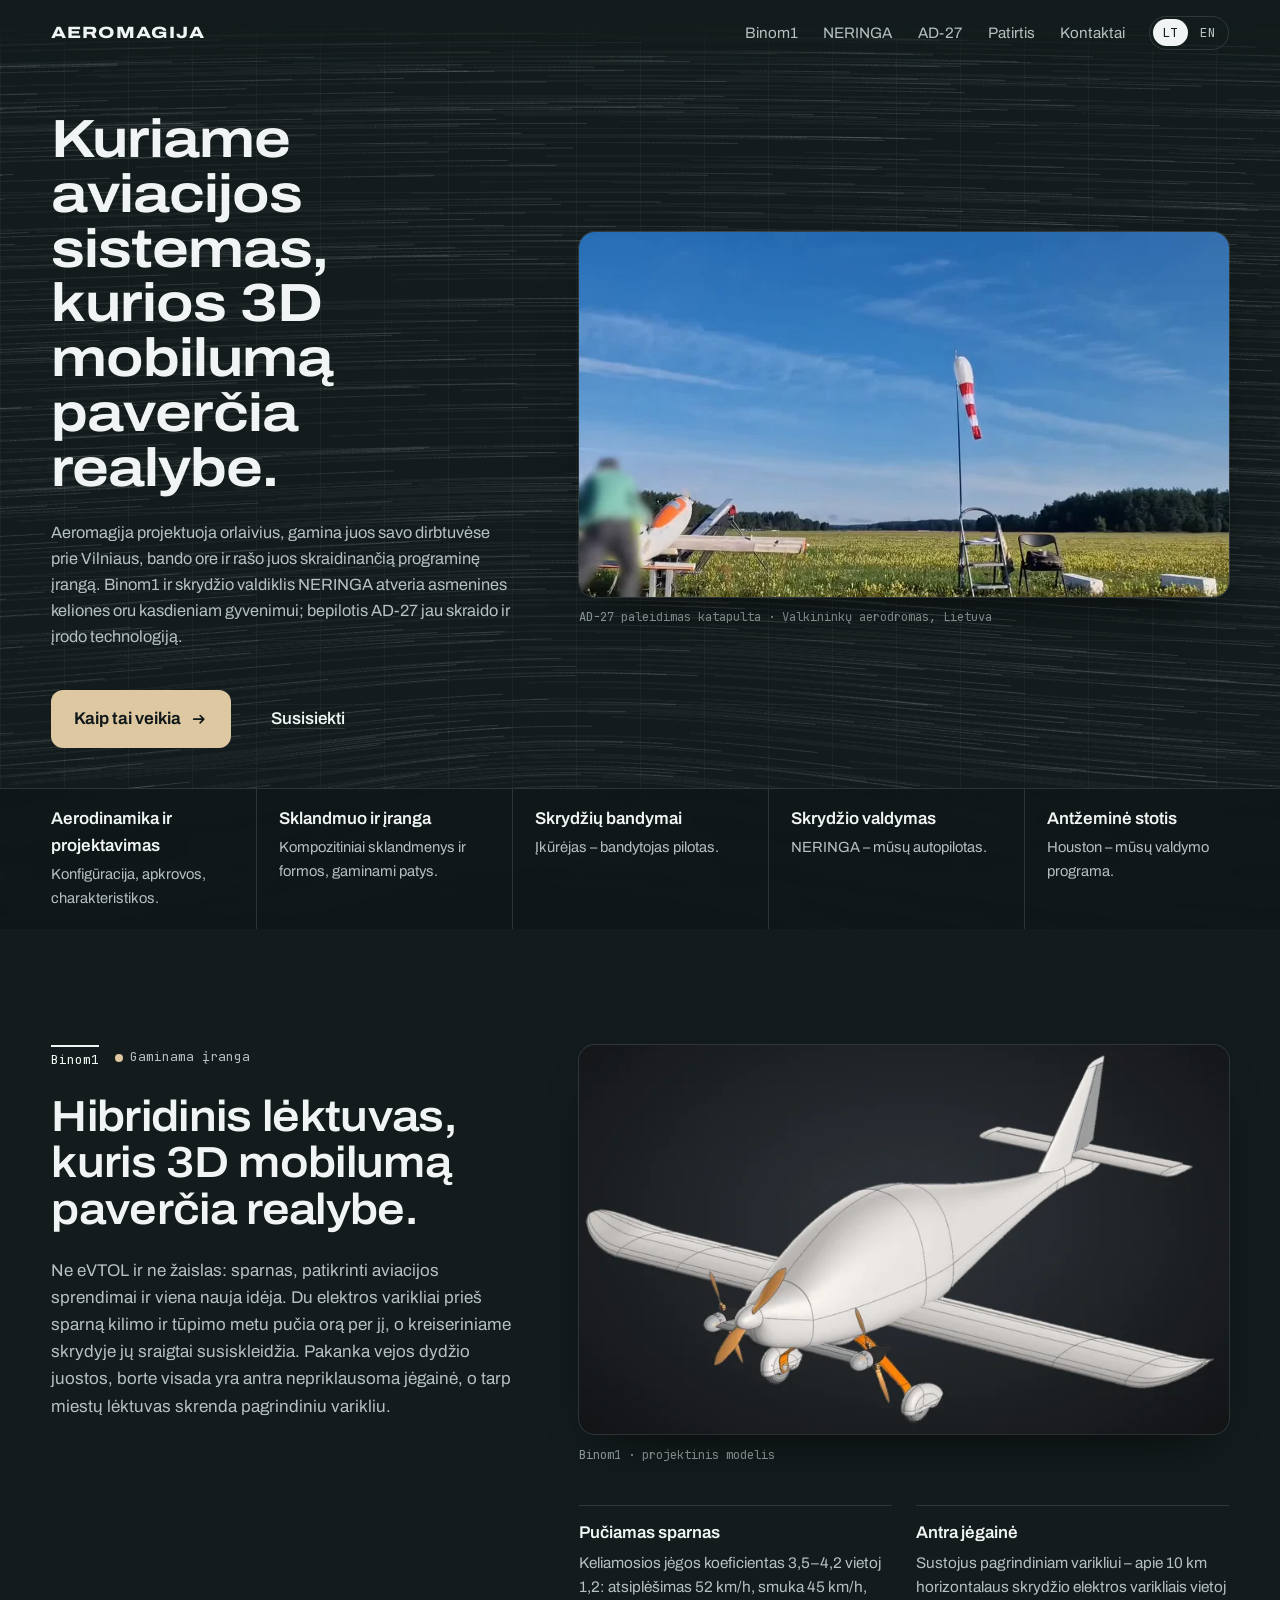
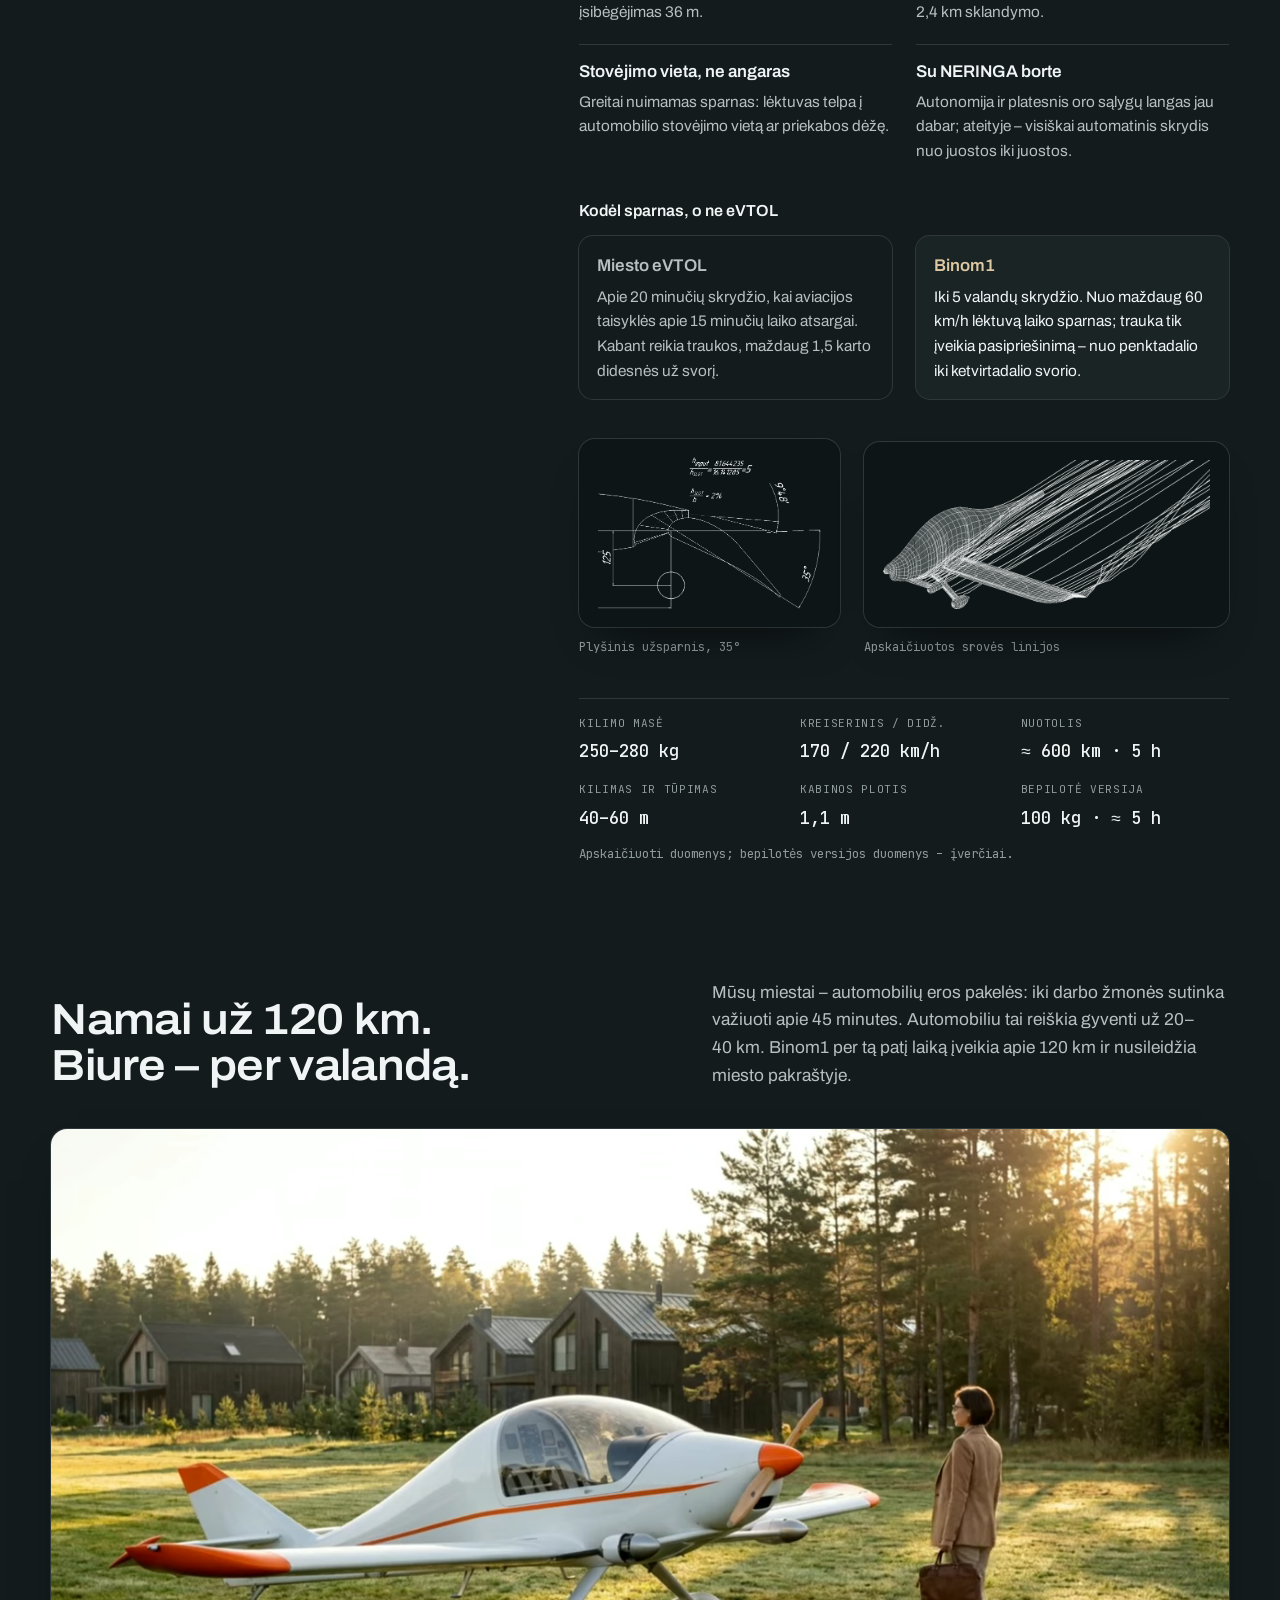
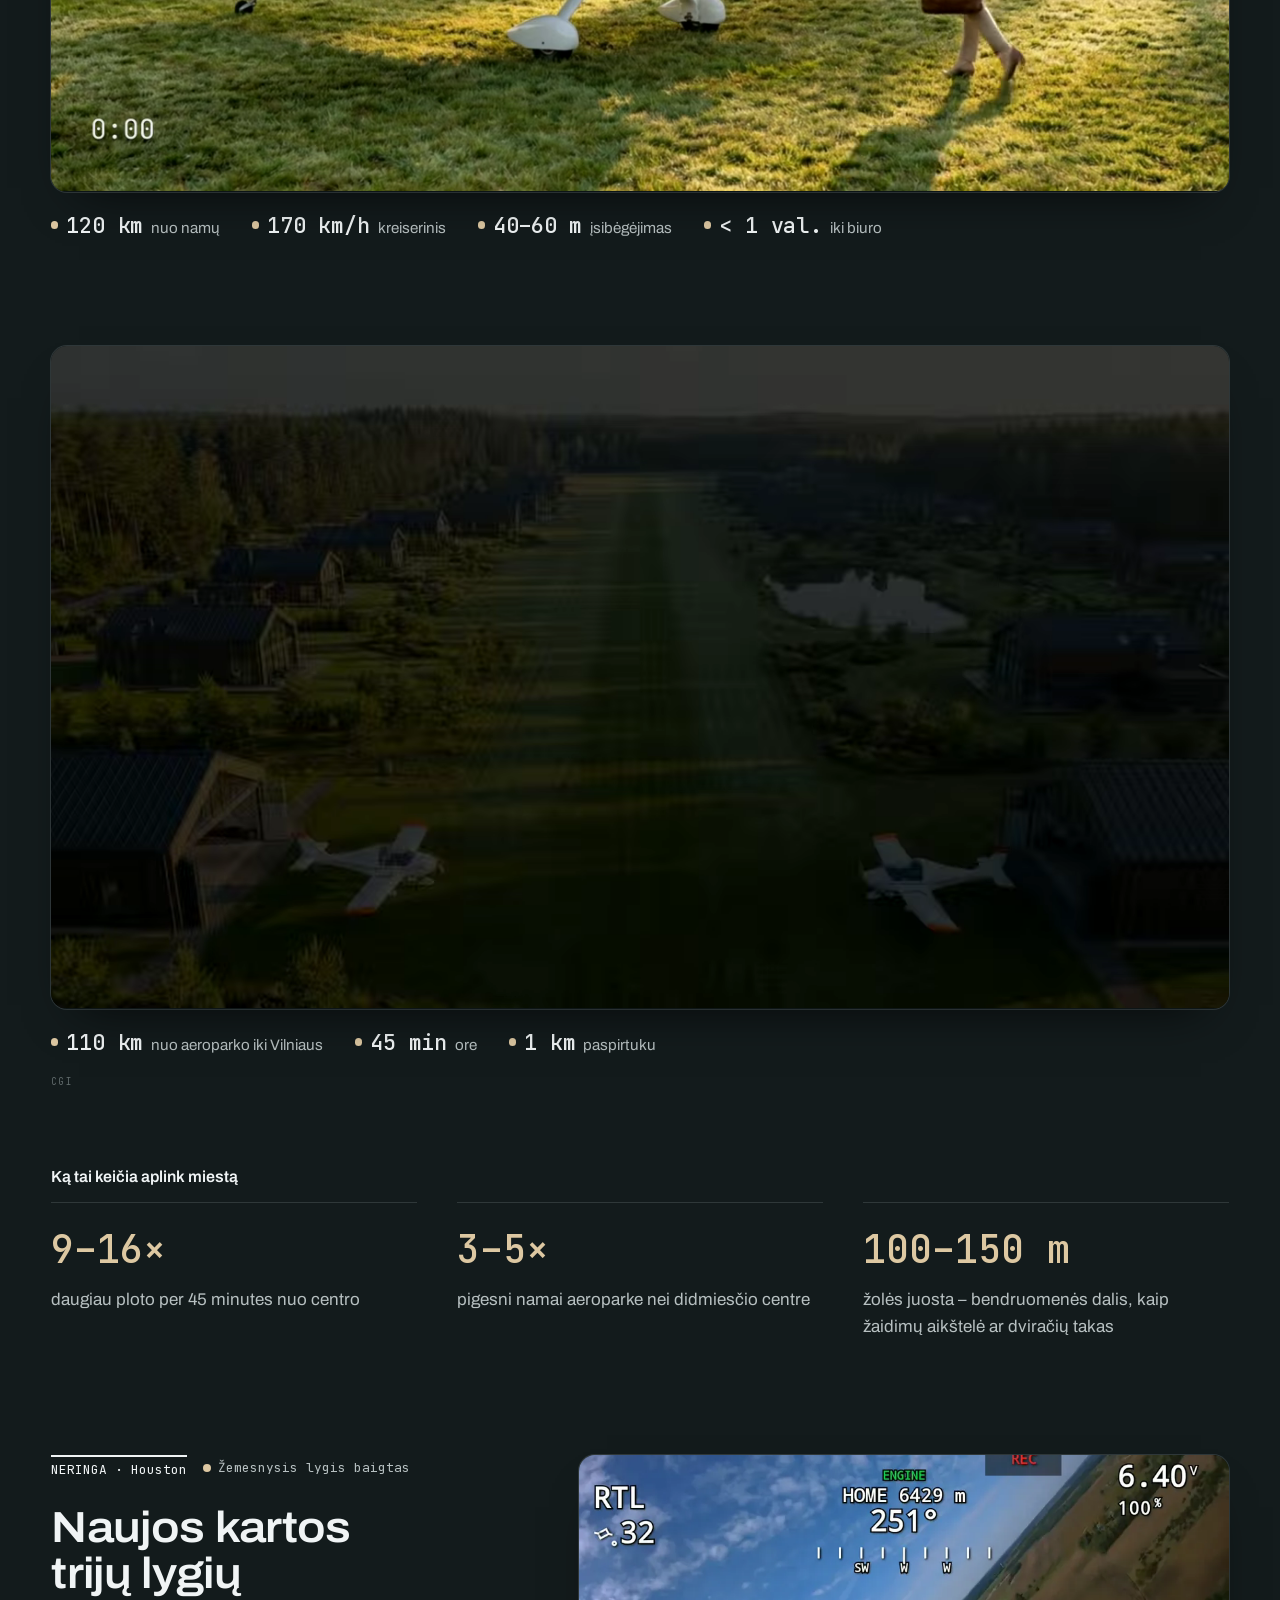
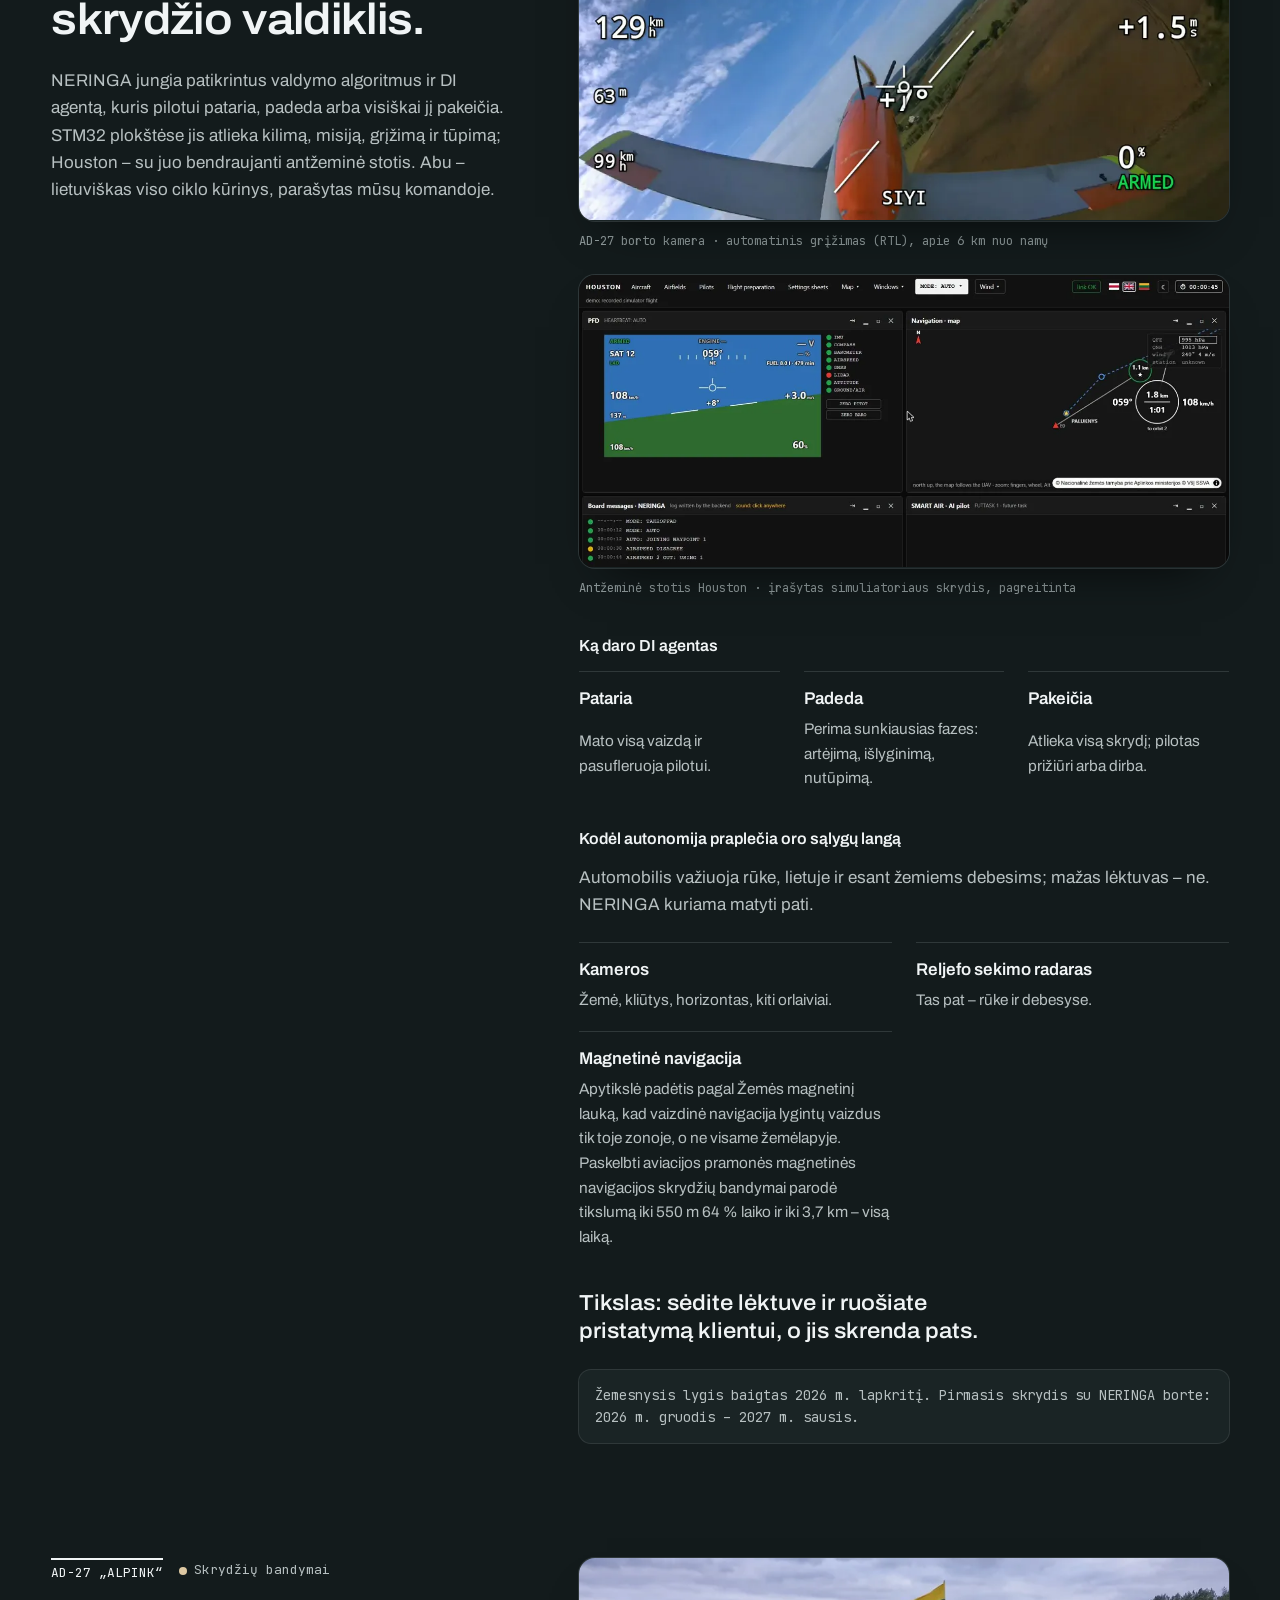
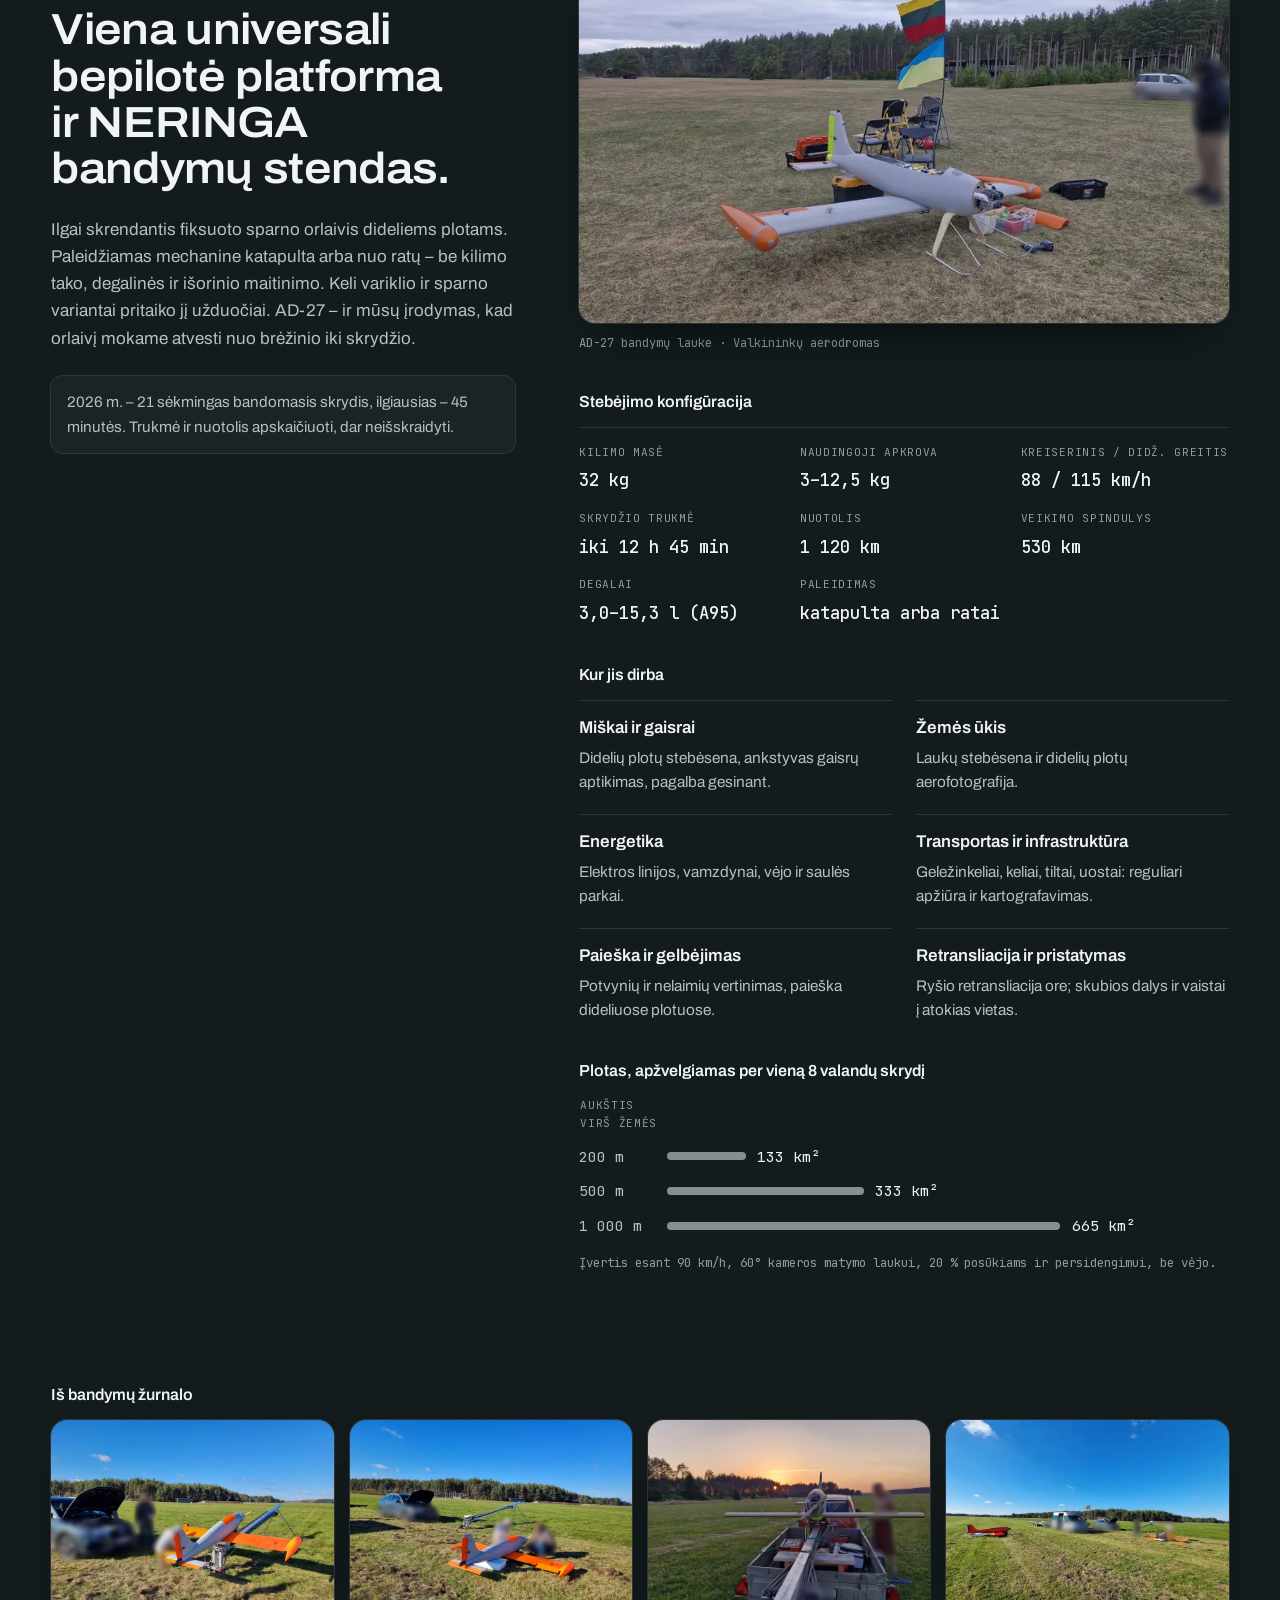
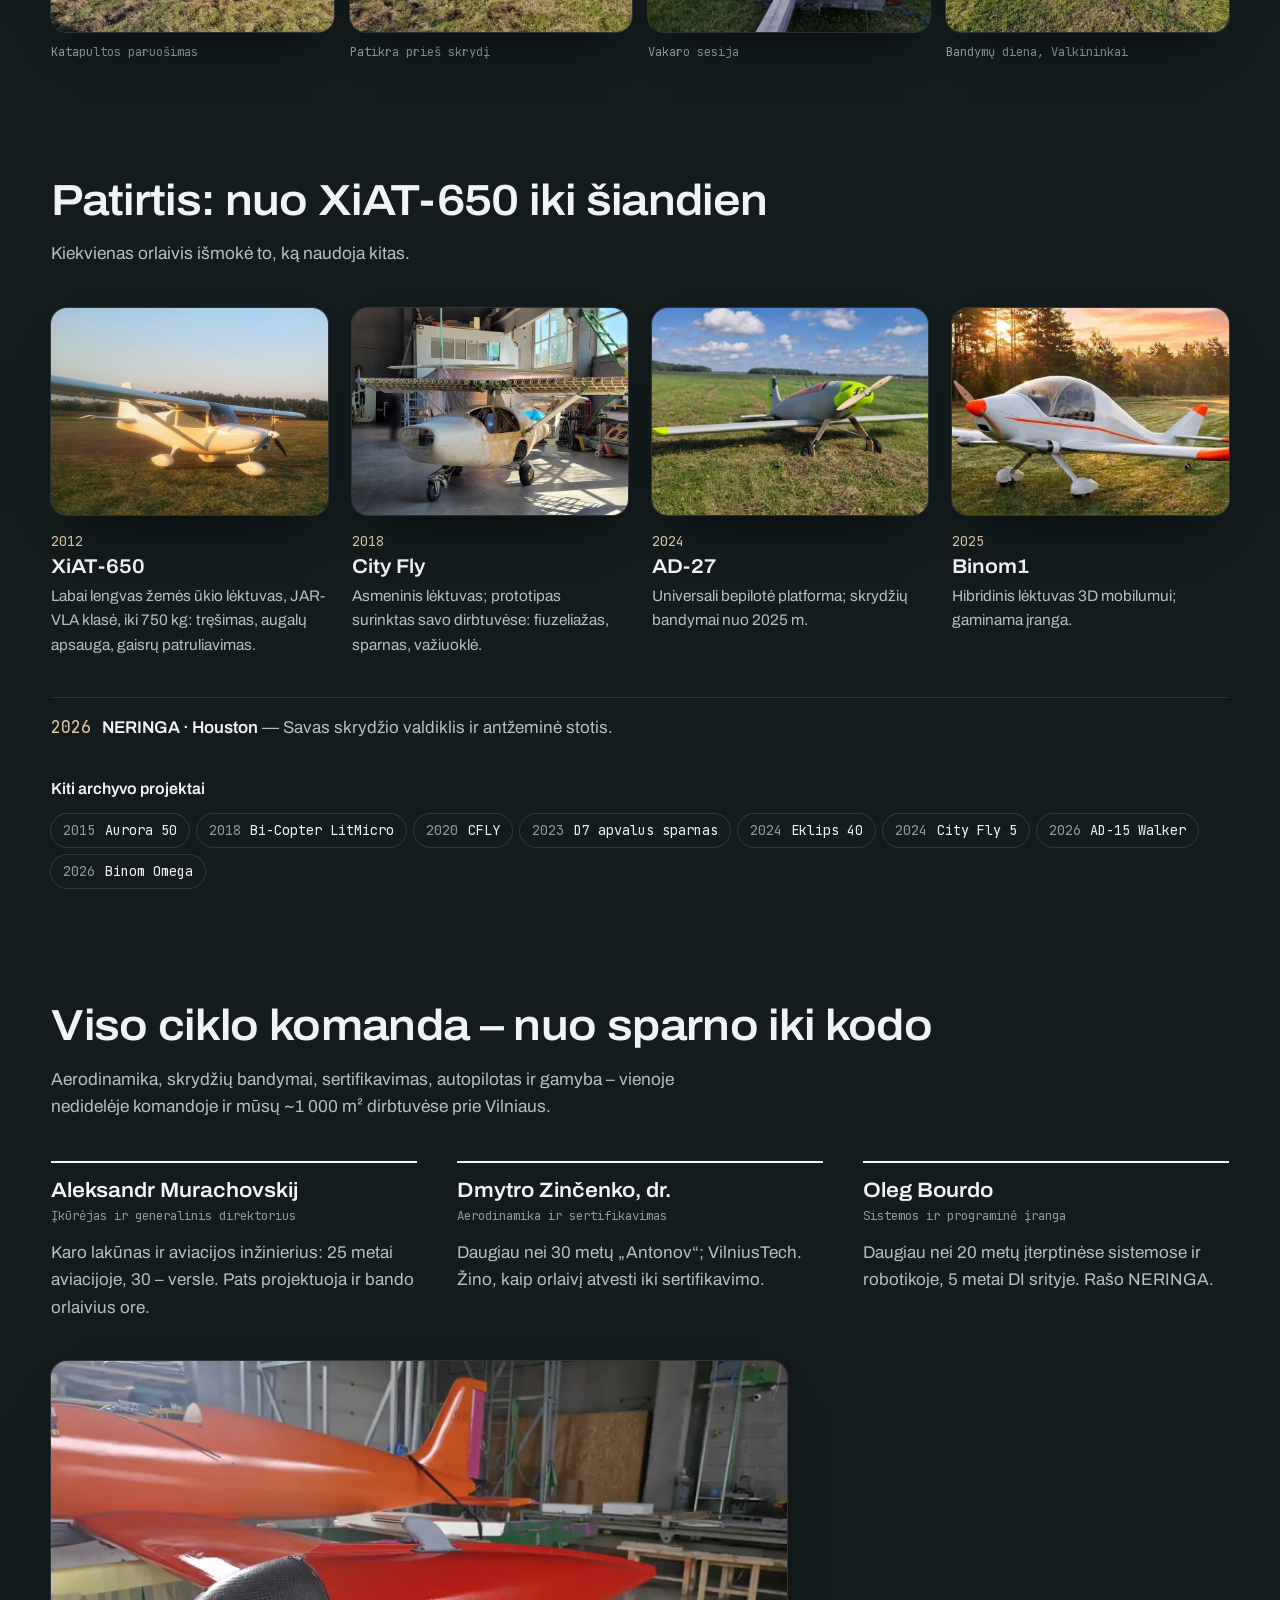
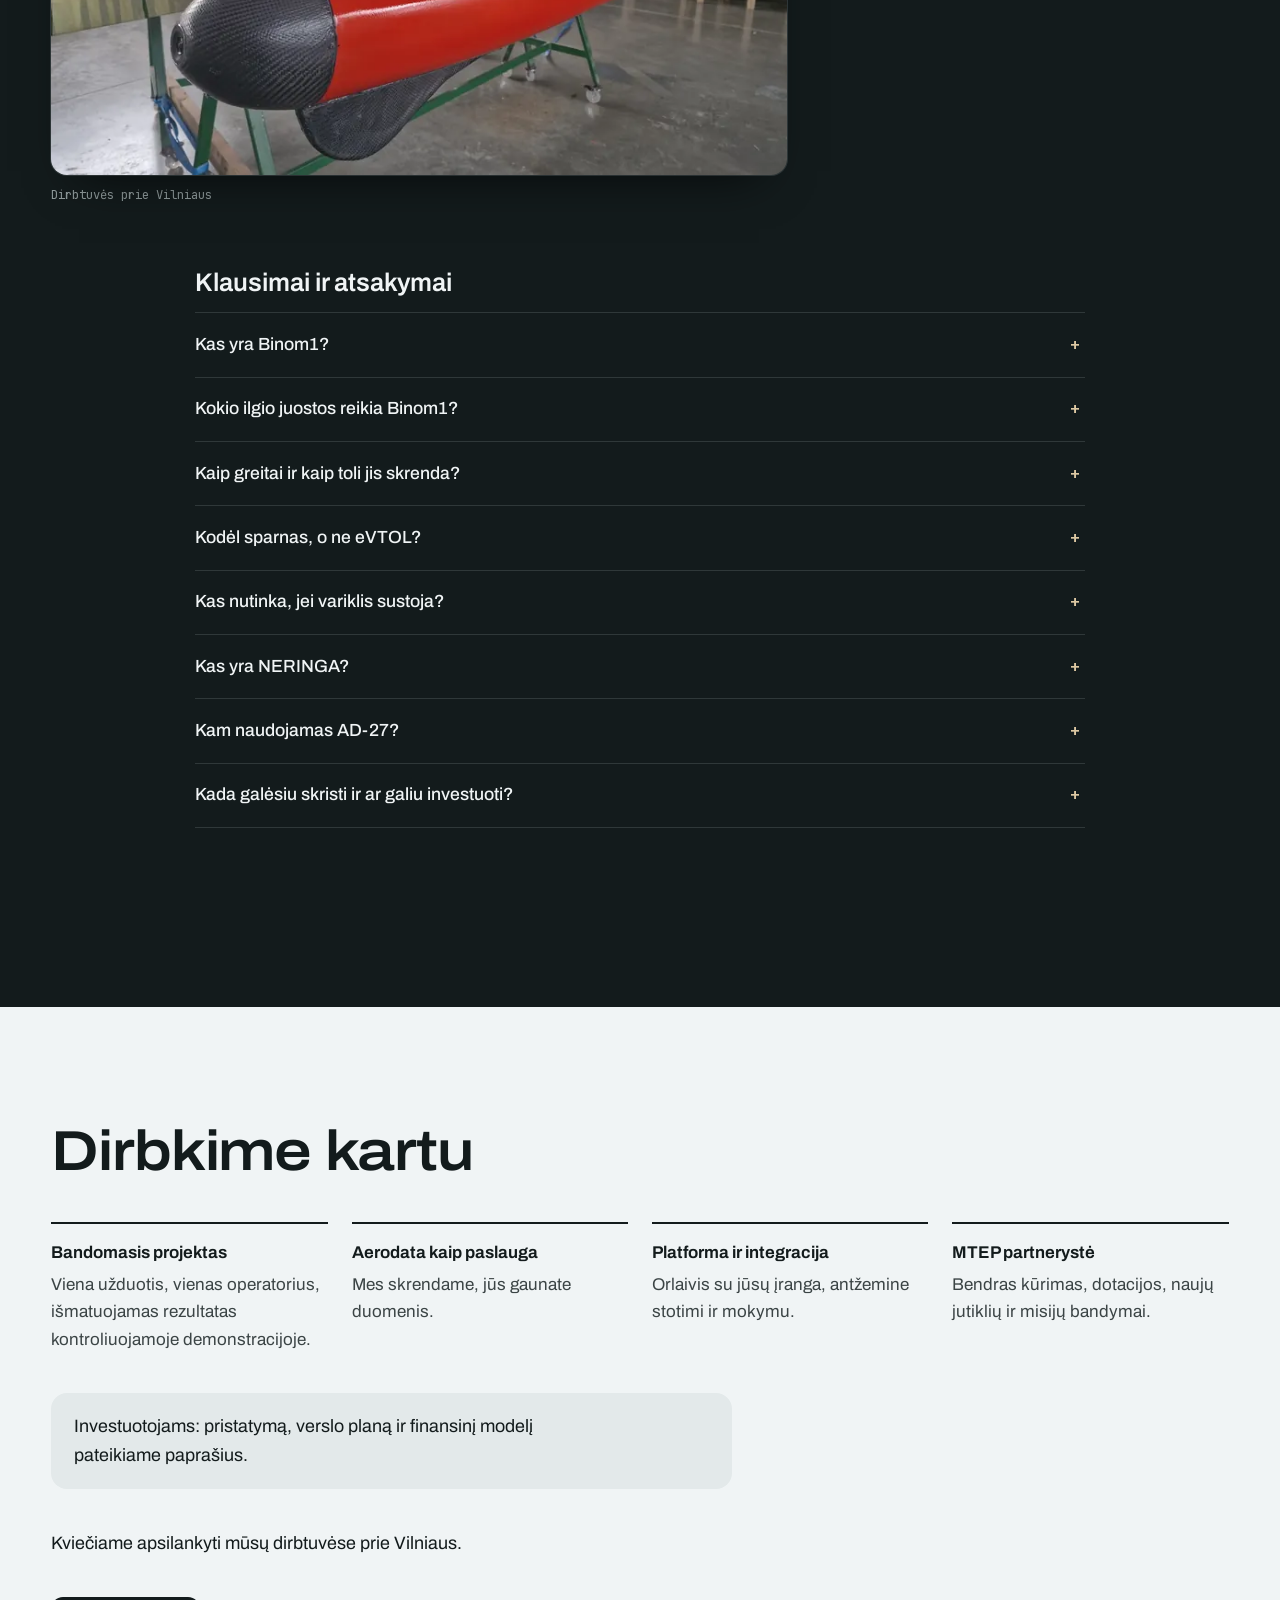
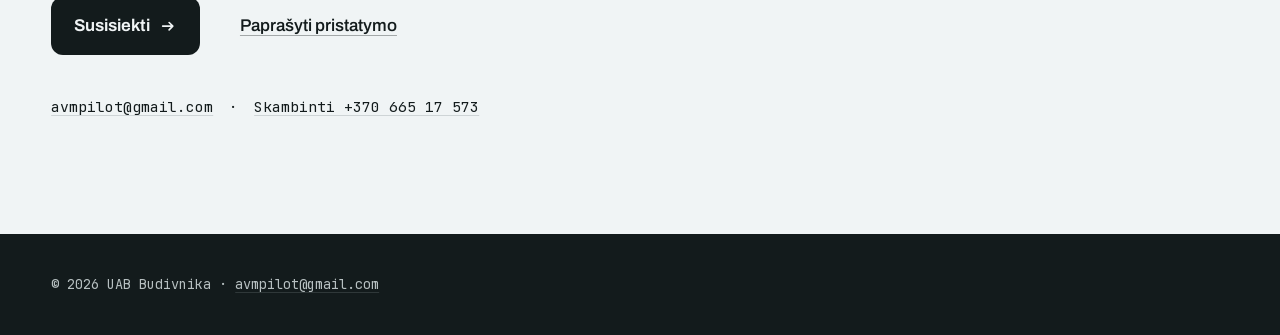
==== docs/lt/index.html @ 00f23f71 "Aeromagija site, clean history (22.11.2026) Co-Authored-By: Claude Opus 5.5 <noreply@anthropic.com> " ====
<!doctype html>
<html lang="lt">
<head>
<meta charset="utf-8">
<meta name="viewport" content="width=device-width, initial-scale=1">
<title>Aeromagija — aviacijos sistemos ir technologijos, Lietuva</title>
<meta name="description" content="Aeromagija (UAB Budivnika) Lietuvoje kuria aviacijos sistemas ir technologijas: universalią bepilotę platformą AD-27, hibridinį lėktuvą Binom1 3D mobilumui ir skrydžio valdiklį NERINGA.">
<meta name="theme-color" content="#1a2022">
<link rel="canonical" href="https://aeromagija.com/lt/">
<link rel="alternate" hreflang="en" href="https://aeromagija.com/">
<link rel="alternate" hreflang="lt" href="https://aeromagija.com/lt/">
<link rel="alternate" hreflang="x-default" href="https://aeromagija.com/">
<meta property="og:type" content="website">
<meta property="og:title" content="Aeromagija — aviacijos sistemos ir technologijos, Lietuva">
<meta property="og:description" content="Aeromagija (UAB Budivnika) Lietuvoje kuria aviacijos sistemas ir technologijas: universalią bepilotę platformą AD-27, hibridinį lėktuvą Binom1 3D mobilumui ir skrydžio valdiklį NERINGA.">
<meta property="og:image" content="https://aeromagija.com/assets/img/og.jpg">
<meta property="og:image:width" content="1200">
<meta property="og:image:height" content="630">
<meta property="og:url" content="https://aeromagija.com/lt/">
<meta property="og:site_name" content="Aeromagija">
<meta property="og:locale" content="lt_LT">
<meta name="twitter:card" content="summary_large_image">
<link rel="icon" href="../favicon.svg" type="image/svg+xml">
<link rel="preload" href="../assets/fonts/archivo-latin.woff2" as="font" type="font/woff2" crossorigin>
<link rel="stylesheet" href="../assets/site.css?v=202611221241">
<script type="application/ld+json">{"@context": "https://schema.org", "@graph": [{"@id": "https://aeromagija.com/#org", "@type": "Organization", "address": {"@type": "PostalAddress", "addressCountry": "LT", "addressLocality": "Vilnius region"}, "alternateName": "Aeromagija", "brand": {"@type": "Brand", "name": "Aeromagija"}, "description": "Aeromagija (UAB Budivnika) Lietuvoje kuria aviacijos sistemas ir technologijas: universali\u0105 bepilot\u0119 platform\u0105 AD-27, hibridin\u012f l\u0117ktuv\u0105 Binom1 3D mobilumui ir skryd\u017eio valdikl\u012f NERINGA.", "email": "avmpilot@gmail.com", "founder": {"@type": "Person", "name": "Alexander Murakhovsky"}, "identifier": "303584855", "knowsAbout": ["light aircraft", "hybrid aircraft", "STOL", "personal air mobility", "unmanned aerial vehicles", "flight control software", "autopilot", "GPS-denied navigation"], "logo": "https://aeromagija.com/favicon.svg", "name": "UAB Budivnika", "sameAs": ["https://www.facebook.com/profile.php?id=61565368421510"], "telephone": "+37066517573", "url": "https://aeromagija.com/"}, {"@type": "Product", "brand": {"@id": "https://aeromagija.com/#org"}, "category": "Hybrid light aircraft", "description": "Vienvietis hibridinis lengvasis l\u0117ktuvas i\u0161 Lietuvos kasdien\u0117ms asmenin\u0117ms kelion\u0117ms oru. Benzininis variklis suka priekin\u012f propeler\u012f; du elektriniai varikliai ant trumpo priekinio sparnelio pu\u010dia or\u0105 per pagrindin\u012f sparn\u0105 kylant ir tupiant, o kreiseriniame skrydyje j\u0173 propeleriai susilanksto.", "image": "https://aeromagija.com/assets/img/exp-binom-1200.webp", "manufacturer": {"@id": "https://aeromagija.com/#org"}, "name": "Binom1"}, {"@type": "Product", "brand": {"@id": "https://aeromagija.com/#org"}, "category": "Unmanned aerial vehicle", "description": "Ilgos trukm\u0117s mi\u0161k\u0173 ir gaisr\u0173, \u017eem\u0117s \u016bkio, elektros linij\u0173, gele\u017einkeli\u0173 steb\u0117jimui, paie\u0161kai ir gelb\u0117jimui. Kyla i\u0161 katapultos arba ant rat\u0173; 2026 m. \u2013 21 bandomasis skrydis.", "image": "https://aeromagija.com/assets/img/exp-ad27-1200.webp", "manufacturer": {"@id": "https://aeromagija.com/#org"}, "name": "AD-27"}, {"@type": "SoftwareApplication", "applicationCategory": "Flight control software", "creator": {"@id": "https://aeromagija.com/#org"}, "description": "M\u016bs\u0173 trij\u0173 lygi\u0173 skryd\u017eio valdiklis: valdymo algoritmai ir DI agentas, kuris pataria pilotui, padeda sunkiausiose faz\u0117se arba skrenda vis\u0105 skryd\u012f. Bandomas su bepilo\u010diu AD-27; Houston \u2013 jo ant\u017eemin\u0117 stotis.", "name": "NERINGA"}, {"@type": "FAQPage", "mainEntity": [{"@type": "Question", "acceptedAnswer": {"@type": "Answer", "text": "Vienvietis hibridinis lengvasis l\u0117ktuvas i\u0161 Lietuvos kasdien\u0117ms asmenin\u0117ms kelion\u0117ms oru. Benzininis variklis suka priekin\u012f propeler\u012f; du elektriniai varikliai ant trumpo priekinio sparnelio pu\u010dia or\u0105 per pagrindin\u012f sparn\u0105 kylant ir tupiant, o kreiseriniame skrydyje j\u0173 propeleriai susilanksto."}, "name": "Kas yra Binom1?"}, {"@type": "Question", "acceptedAnswer": {"@type": "Answer", "text": "Apie 40\u201360 m kilti ir t\u016bpti: pakanka 100\u2013150 m nu\u0161ienautos \u017eol\u0117s juostos, kaip kaimo pievel\u0117s. Smukos greitis \u2013 45 km/h."}, "name": "Kokio ilgio juostos reikia Binom1?"}, {"@type": "Question", "acceptedAnswer": {"@type": "Answer", "text": "Kreiserinis greitis 170 km/h, did\u017eiausias 220 km/h, nuotolis apie 600 km arba 5 valandos (apskai\u010diuota). I\u0161 aeroparko u\u017e 110 km iki Vilniaus \u2013 apie 45 minut\u0117s."}, "name": "Kaip greitai ir kaip toli jis skrenda?"}, {"@type": "Question", "acceptedAnswer": {"@type": "Answer", "text": "Miesto eVTOL skrenda apie 20 minu\u010di\u0173, o aviacijos taisykl\u0117s reikalauja apie 15 minu\u010di\u0173 atsargos. Binom1 skrenda iki 5 valand\u0173, nes j\u012f ne\u0161a sparnas; trauka turi \u012fveikti tik pasiprie\u0161inim\u0105."}, "name": "Kod\u0117l sparnas, o ne eVTOL?"}, {"@type": "Question", "acceptedAnswer": {"@type": "Answer", "text": "Elektriniai varikliai \u2013 antra nepriklausoma j\u0117gain\u0117: apie 10 km horizontalaus skryd\u017eio vietoj 2,4 km sklandymo."}, "name": "Kas nutinka, jei variklis sustoja?"}, {"@type": "Question", "acceptedAnswer": {"@type": "Answer", "text": "M\u016bs\u0173 trij\u0173 lygi\u0173 skryd\u017eio valdiklis: valdymo algoritmai ir DI agentas, kuris pataria pilotui, padeda sunkiausiose faz\u0117se arba skrenda vis\u0105 skryd\u012f. Bandomas su bepilo\u010diu AD-27; Houston \u2013 jo ant\u017eemin\u0117 stotis."}, "name": "Kas yra NERINGA?"}, {"@type": "Question", "acceptedAnswer": {"@type": "Answer", "text": "Ilgos trukm\u0117s mi\u0161k\u0173 ir gaisr\u0173, \u017eem\u0117s \u016bkio, elektros linij\u0173, gele\u017einkeli\u0173 steb\u0117jimui, paie\u0161kai ir gelb\u0117jimui. Kyla i\u0161 katapultos arba ant rat\u0173; 2026 m. \u2013 21 bandomasis skrydis."}, "name": "Kam naudojamas AD-27?"}, {"@type": "Question", "acceptedAnswer": {"@type": "Answer", "text": "Binom1 \u012frankiai gaminami, kitas \u017eingsnis \u2013 prototipas. D\u0117l partneryst\u0117s, bandom\u0173j\u0173 projekt\u0173 ar investuotojo pristatymo ra\u0161ykite avmpilot@gmail.com."}, "name": "Kada gal\u0117siu skristi ir ar galiu investuoti?"}]}]}</script>
</head>
<body>
<a class="skip" href="#main">Pereiti prie turinio</a>

<header class="rail">
  <a class="mark" href="../" aria-label="Aeromagija">AEROMAGIJA</a>
  <nav aria-label="Pagrindinis meniu">
    <ul>
      <li><a href="#binom">Binom1</a></li>
      <li><a href="#neringa">NERINGA</a></li>
      <li><a href="#ad27">AD-27</a></li>
      <li><a href="#experience">Patirtis</a></li>
      <li><a href="#contact">Kontaktai</a></li>
    </ul>
  </nav>
  <div class="lang" role="group" aria-label="Kalba">
    <span aria-current="true">LT</span>
    <a href="../" hreflang="en" lang="en">EN</a>
  </div>
</header>

<main id="main">

<section class="tunnel" aria-labelledby="h1">
  <canvas class="tunnel__flow" aria-hidden="true"></canvas>
  <div class="tunnel__copy">
    <h1 id="h1">Kuriame aviacijos sistemas, kurios 3D mobilumą paverčia realybe.</h1>
    <p class="lede">Aeromagija projektuoja orlaivius, gamina juos savo dirbtuvėse prie Vilniaus, bando ore ir rašo juos skraidinančią programinę įrangą. Binom1 ir skrydžio valdiklis NERINGA atveria asmenines keliones oru kasdieniam gyvenimui; bepilotis AD-27 jau skraido ir įrodo technologiją.</p>
    <div class="actions">
      <a class="btn" href="#film">Kaip tai veikia<svg aria-hidden="true" viewBox="0 0 20 20"><path d="M4 10h11m-4-4 4 4-4 4"/></svg></a>
      <a class="link" href="#contact">Susisiekti</a>
    </div>
  </div>
  <figure class="tunnel__media">
    <div class="frame frame--video">
      <video autoplay muted loop playsinline preload="metadata" poster="../assets/video/launch-poster.webp" aria-label="Vaizdo įrašas: AD-27 paleidžiamas mechanine katapulta ir kyla virš žolinio aerodromo">
        <source src="../assets/video/launch.webm" type="video/webm">
        <source src="../assets/video/launch.mp4" type="video/mp4">
      </video>
    </div>
    <figcaption>AD-27 paleidimas katapulta · Valkininkų aerodromas, Lietuva</figcaption>
  </figure>
  <ol class="readout" aria-label="Visa grandinė vienoje komandoje">
    <li><b>Aerodinamika ir projektavimas</b><span>Konfigūracija, apkrovos, charakteristikos.</span></li>
    <li><b>Sklandmuo ir įranga</b><span>Kompozitiniai sklandmenys ir formos, gaminami patys.</span></li>
    <li><b>Skrydžių bandymai</b><span>Įkūrėjas – bandytojas pilotas.</span></li>
    <li><b>Skrydžio valdymas</b><span>NERINGA – mūsų autopilotas.</span></li>
    <li><b>Antžeminė stotis</b><span>Houston – mūsų valdymo programa.</span></li>
  </ol>
</section>

<article id="binom" class="article" aria-labelledby="h-binom">
  <header class="article__head">
    <p class="tag"><span class="tag__name">Binom1</span><span class="status"><i aria-hidden="true"></i>Gaminama įranga</span></p>
    <h2 id="h-binom">Hibridinis lėktuvas, kuris 3D mobilumą paverčia realybe.</h2>
    <p class="body">Ne eVTOL ir ne žaislas: sparnas, patikrinti aviacijos sprendimai ir viena nauja idėja. Du elektros varikliai prieš sparną kilimo ir tūpimo metu pučia orą per jį, o kreiseriniame skrydyje jų sraigtai susiskleidžia. Pakanka vejos dydžio juostos, borte visada yra antra nepriklausoma jėgainė, o tarp miestų lėktuvas skrenda pagrindiniu varikliu.</p>
  </header>
  <div class="article__body">
    <figure class="plate">
  <div class="frame"><img src="../assets/img/binom-cad-800.webp" srcset="../assets/img/binom-cad-800.webp 800w, ../assets/img/binom-cad-1600.webp 1600w" sizes="(min-width: 64rem) 55vw, 100vw" width="1600" height="960" alt="Binom1 CAD modelis: baltas sklandmuo, priekinis propeleris, trumpas priekinis sparnelis su dviem elektriniais stumiančiais varikliais galuose, oranžinės pagrindinės važiuoklės kojos" loading="lazy" decoding="async"></div>
<figcaption>Binom1 · projektinis modelis</figcaption></figure>
    <dl class="innov">
      <div><dt>Pučiamas sparnas</dt><dd>Keliamosios jėgos koeficientas 3,5–4,2 vietoj 1,2: atsiplėšimas 52 km/h, smuka 45 km/h, įsibėgėjimas 36 m.</dd></div>
      <div><dt>Antra jėgainė</dt><dd>Sustojus pagrindiniam varikliui – apie 10 km horizontalaus skrydžio elektros varikliais vietoj 2,4 km sklandymo.</dd></div>
      <div><dt>Stovėjimo vieta, ne angaras</dt><dd>Greitai nuimamas sparnas: lėktuvas telpa į automobilio stovėjimo vietą ar priekabos dėžę.</dd></div>
      <div><dt>Su NERINGA borte</dt><dd>Autonomija ir platesnis oro sąlygų langas jau dabar; ateityje – visiškai automatinis skrydis nuo juostos iki juostos.</dd></div>
    </dl>
    <h3 class="minor">Kodėl sparnas, o ne eVTOL</h3>
    <dl class="vs">
      <div><dt>Miesto eVTOL</dt><dd>Apie 20 minučių skrydžio, kai aviacijos taisyklės apie 15 minučių laiko atsargai. Kabant reikia traukos, maždaug 1,5 karto didesnės už svorį.</dd></div>
      <div class="vs--us"><dt>Binom1</dt><dd>Iki 5 valandų skrydžio. Nuo maždaug 60 km/h lėktuvą laiko sparnas; trauka tik įveikia pasipriešinimą – nuo penktadalio iki ketvirtadalio svorio.</dd></div>
    </dl>
    <div class="smoke-pair">
      <figure class="plate plate--smoke">
        <div class="frame"><img src="../assets/img/binom-flap-smoke.webp" width="607" height="417" alt="Binom1 plyšinio užsparnio, atlenkto 35 laipsnius, inžinerinis brėžinys" loading="lazy" decoding="async"></div>
        <figcaption>Plyšinis užsparnis, 35°</figcaption>
      </figure>
      <figure class="plate plate--smoke">
        <div class="frame"><img src="../assets/img/binom-smoke-800.webp" srcset="../assets/img/binom-smoke-800.webp 800w, ../assets/img/binom-smoke-1600.webp 1092w" sizes="(min-width: 64rem) 30vw, 100vw" width="1092" height="499" alt="Apskaičiuotos srovės linijos aplink Binom1 fiuzeliažą ir sparną" loading="lazy" decoding="async"></div>
        <figcaption>Apskaičiuotos srovės linijos</figcaption>
      </figure>
    </div>
    <dl class="spec">
      <div><dt>Kilimo masė</dt><dd>250–280 kg</dd></div>
      <div><dt>Kreiserinis / didž.</dt><dd>170 / 220 km/h</dd></div>
      <div><dt>Nuotolis</dt><dd>≈ 600 km · 5 h</dd></div>
      <div><dt>Kilimas ir tūpimas</dt><dd>40–60 m</dd></div>
      <div><dt>Kabinos plotis</dt><dd>1,1 m</dd></div>
      <div><dt>Bepilotė versija</dt><dd>100 kg · ≈ 5 h</dd></div>
    </dl>
    <p class="fine">Apskaičiuoti duomenys; bepilotės versijos duomenys – įverčiai.</p>
  </div>
</article>

<section id="film" class="film" aria-labelledby="h-film">
  <div class="film__head">
    <h2 id="h-film">Namai už 120 km. Biure – per valandą.</h2>
    <p>Mūsų miestai – automobilių eros pakelės: iki darbo žmonės sutinka važiuoti apie 45 minutes. Automobiliu tai reiškia gyventi už 20–40 km. Binom1 per tą patį laiką įveikia apie 120 km ir nusileidžia miesto pakraštyje.</p>
  </div>
  <figure class="film__stage">
    <div class="frame frame--film">
      <video muted loop playsinline preload="none" poster="../assets/video/journey-poster.webp" aria-label="Filmas: Justina iš namų kotedžų kvartale eina prie Binom1 ant žolės juostos, pakyla, kreiserinio skrydžio metu dirba su nešiojamuoju kompiuteriu, nusileidžia aeroparke miesto pakraštyje, važiuoja metro ir per mažiau nei valandą įeina į biurą." data-autoplay>
        <source src="../assets/video/journey.webm" type="video/webm">
        <source src="../assets/video/journey.mp4" type="video/mp4">
      </video>
    </div>
    <ul class="stats"><li><b>120 km</b> nuo namų</li><li><b>170 km/h</b> kreiserinis</li><li><b>40–60 m</b> įsibėgėjimas</li><li><b>&lt; 1 val.</b> iki biuro</li></ul>
  </figure>
  <figure class="film__stage film__stage--vilnius">
    <div class="frame frame--film">
      <video muted loop playsinline preload="none" poster="../assets/video/vilnius-poster.webp" aria-label="Filmas: modernus aeroparko kvartalas su žolės pakilimo taku viduryje; pilotas eina prie savo Binom1 prie angaro ir pakyla; žemėlapyje – 25, 50 ir 100 km spinduliai aplink Vilnių ir 45 minučių skrydis iš aeroparko už 110 km, o automobilis per tą laiką įveikia apie trečdalį kelio; Binom1 artėja palei Nerį, o kelionė baigiama paspirtuku." data-autoplay>
        <source src="../assets/video/vilnius.webm" type="video/webm">
        <source src="../assets/video/vilnius.mp4" type="video/mp4">
      </video>
    </div>
    <ul class="stats"><li><b>110 km</b> nuo aeroparko iki Vilniaus</li><li><b>45 min</b> ore</li><li><b>1 km</b> paspirtuku</li></ul>
    <p class="cgi">CGI</p>
  </figure>
  <div class="dev">
    <h3 class="minor">Ką tai keičia aplink miestą</h3>
    <dl>
      <div><dt>9–16×</dt><dd>daugiau ploto per 45 minutes nuo centro</dd></div>
      <div><dt>3–5×</dt><dd>pigesni namai aeroparke nei didmiesčio centre</dd></div>
      <div><dt>100–150 m</dt><dd>žolės juosta – bendruomenės dalis, kaip žaidimų aikštelė ar dviračių takas</dd></div>
    </dl>
  </div>
</section>

<article id="neringa" class="article" aria-labelledby="h-neringa">
  <header class="article__head">
    <p class="tag"><span class="tag__name">NERINGA · Houston</span><span class="status"><i aria-hidden="true"></i>Žemesnysis lygis baigtas</span></p>
    <h2 id="h-neringa">Naujos kartos trijų lygių skrydžio valdiklis.</h2>
    <p class="body">NERINGA jungia patikrintus valdymo algoritmus ir DI agentą, kuris pilotui pataria, padeda arba visiškai jį pakeičia. STM32 plokštėse jis atlieka kilimą, misiją, grįžimą ir tūpimą; Houston – su juo bendraujanti antžeminė stotis. Abu – lietuviškas viso ciklo kūrinys, parašytas mūsų komandoje.</p>
  </header>
  <div class="article__body">
    <figure class="plate">
      <div class="frame frame--video">
        <video muted loop playsinline preload="none" poster="../assets/video/onboard-poster.webp" aria-label="Vaizdo įrašas: AD-27 borto kamera automatinio grįžimo metu, posūkis virš laukų" data-autoplay>
          <source src="../assets/video/onboard.mp4" type="video/mp4">
        </video>
      </div>
      <figcaption>AD-27 borto kamera · automatinis grįžimas (RTL), apie 6 km nuo namų</figcaption>
    </figure>
    <figure class="plate plate--houston">
      <div class="frame frame--houston">
        <video muted loop playsinline preload="none" poster="../assets/video/houston-poster.webp" aria-label="Ekrano įrašas: antžeminė stotis Houston imituoto skrydžio metu – padėties indikatorius, žemėlapis ir borto pranešimai" data-autoplay>
          <source src="../assets/video/houston.mp4" type="video/mp4">
        </video>
      </div>
      <figcaption>Antžeminė stotis Houston · įrašytas simuliatoriaus skrydis, pagreitinta</figcaption>
    </figure>
    <h3 class="minor">Ką daro DI agentas</h3>
    <ol class="stages">
      <li><b>Pataria</b><span>Mato visą vaizdą ir pasufleruoja pilotui.</span></li>
      <li><b>Padeda</b><span>Perima sunkiausias fazes: artėjimą, išlyginimą, nutūpimą.</span></li>
      <li><b>Pakeičia</b><span>Atlieka visą skrydį; pilotas prižiūri arba dirba.</span></li>
    </ol>
    <h3 class="minor">Kodėl autonomija praplečia oro sąlygų langą</h3>
    <p class="sense-p">Automobilis važiuoja rūke, lietuje ir esant žemiems debesims; mažas lėktuvas – ne. NERINGA kuriama matyti pati.</p>
    <dl class="uses">
      <div><dt>Kameros</dt><dd>Žemė, kliūtys, horizontas, kiti orlaiviai.</dd></div>
      <div><dt>Reljefo sekimo radaras</dt><dd>Tas pat – rūke ir debesyse.</dd></div>
      <div><dt>Magnetinė navigacija</dt><dd>Apytikslė padėtis pagal Žemės magnetinį lauką, kad vaizdinė navigacija lygintų vaizdus tik toje zonoje, o ne visame žemėlapyje. Paskelbti aviacijos pramonės magnetinės navigacijos skrydžių bandymai parodė tikslumą iki 550 m 64 % laiko ir iki 3,7 km – visą laiką.</dd></div>
    </dl>
    <p class="goal">Tikslas: sėdite lėktuve ir ruošiate pristatymą klientui, o jis skrenda pats.</p>
    <p class="now">Žemesnysis lygis baigtas 2026 m. lapkritį. Pirmasis skrydis su NERINGA borte: 2026 m. gruodis – 2027 m. sausis.</p>
  </div>
</article>

<article id="ad27" class="article" aria-labelledby="h-ad27">
  <header class="article__head">
    <p class="tag"><span class="tag__name">AD-27 „ALPINK“</span><span class="status"><i aria-hidden="true"></i>Skrydžių bandymai</span></p>
    <h2 id="h-ad27">Viena universali bepilotė platforma ir NERINGA bandymų stendas.</h2>
    <p class="body">Ilgai skrendantis fiksuoto sparno orlaivis dideliems plotams. Paleidžiamas mechanine katapulta arba nuo ratų – be kilimo tako, degalinės ir išorinio maitinimo. Keli variklio ir sparno variantai pritaiko jį užduočiai. AD-27 – ir mūsų įrodymas, kad orlaivį mokame atvesti nuo brėžinio iki skrydžio.</p>
    <p class="proof">2026 m. – 21 sėkmingas bandomasis skrydis, ilgiausias – 45 minutės. Trukmė ir nuotolis apskaičiuoti, dar neišskraidyti.</p>
  </header>
  <div class="article__body">
    <figure class="plate develop">
  <div class="frame"><img src="../assets/img/field-flag-800.webp" srcset="../assets/img/field-flag-800.webp 800w, ../assets/img/field-flag-1600.webp 1600w" sizes="(min-width: 64rem) 55vw, 100vw" width="800" height="450" alt="AD-27 ant žolės Valkininkų aerodrome, už jo – Lietuvos vėliava" loading="lazy" decoding="async"></div>
<figcaption>AD-27 bandymų lauke · Valkininkų aerodromas</figcaption></figure>
    <h3 class="minor">Stebėjimo konfigūracija</h3>
    <dl class="spec">
      <div><dt>Kilimo masė</dt><dd>32 kg</dd></div>
      <div><dt>Naudingoji apkrova</dt><dd>3–12,5 kg</dd></div>
      <div><dt>Kreiserinis / didž. greitis</dt><dd>88 / 115 km/h</dd></div>
      <div><dt>Skrydžio trukmė</dt><dd>iki 12 h 45 min</dd></div>
      <div><dt>Nuotolis</dt><dd>1 120 km</dd></div>
      <div><dt>Veikimo spindulys</dt><dd>530 km</dd></div>
      <div><dt>Degalai</dt><dd>3,0–15,3 l (A95)</dd></div>
      <div><dt>Paleidimas</dt><dd>katapulta arba ratai</dd></div>
    </dl>
    <h3 class="minor">Kur jis dirba</h3>
    <dl class="uses">
      <div><dt>Miškai ir gaisrai</dt><dd>Didelių plotų stebėsena, ankstyvas gaisrų aptikimas, pagalba gesinant.</dd></div>
      <div><dt>Žemės ūkis</dt><dd>Laukų stebėsena ir didelių plotų aerofotografija.</dd></div>
      <div><dt>Energetika</dt><dd>Elektros linijos, vamzdynai, vėjo ir saulės parkai.</dd></div>
      <div><dt>Transportas ir infrastruktūra</dt><dd>Geležinkeliai, keliai, tiltai, uostai: reguliari apžiūra ir kartografavimas.</dd></div>
      <div><dt>Paieška ir gelbėjimas</dt><dd>Potvynių ir nelaimių vertinimas, paieška dideliuose plotuose.</dd></div>
      <div><dt>Retransliacija ir pristatymas</dt><dd>Ryšio retransliacija ore; skubios dalys ir vaistai į atokias vietas.</dd></div>
    </dl>
    <h3 class="minor">Plotas, apžvelgiamas per vieną 8 valandų skrydį</h3>
    <table class="scan">
      <thead><tr><th scope="col">Aukštis virš žemės</th><th scope="col"><span class="sr">km²</span></th></tr></thead>
      <tbody>
<tr><th scope="row">200 m</th><td><span class="bar" style="--w: 0.2"></span><span class="num">133 km²</span></td></tr>
<tr><th scope="row">500 m</th><td><span class="bar" style="--w: 0.5007518796992482"></span><span class="num">333 km²</span></td></tr>
<tr><th scope="row">1 000 m</th><td><span class="bar" style="--w: 1.0"></span><span class="num">665 km²</span></td></tr>
</tbody>
    </table>
    <p class="fine">Įvertis esant 90 km/h, 60° kameros matymo laukui, 20 % posūkiams ir persidengimui, be vėjo.</p>
  </div>
</article>

<section class="strip" aria-labelledby="h-strip">
  <h3 id="h-strip" class="minor">Iš bandymų žurnalo</h3>
  <div class="strip__row">
    <figure class="plate develop">
  <div class="frame"><img src="../assets/img/field-catapult-800.webp" srcset="../assets/img/field-catapult-800.webp 800w, ../assets/img/field-catapult-1600.webp 1600w" sizes="(min-width: 64rem) 25vw, 80vw" width="800" height="600" alt="AD-27 ant katapultos Valkininkuose, komanda dirba prie automobilio" loading="lazy" decoding="async"></div>
<figcaption>Katapultos paruošimas</figcaption></figure>
    <figure class="plate develop">
  <div class="frame"><img src="../assets/img/field-crew-800.webp" srcset="../assets/img/field-crew-800.webp 800w, ../assets/img/field-crew-1600.webp 1600w" sizes="(min-width: 64rem) 25vw, 80vw" width="800" height="600" alt="Du inžinieriai ruošia AD-27 ant žolės giedrą dieną" loading="lazy" decoding="async"></div>
<figcaption>Patikra prieš skrydį</figcaption></figure>
    <figure class="plate develop">
  <div class="frame"><img src="../assets/img/catapult-dusk-800.webp" srcset="../assets/img/catapult-dusk-800.webp 800w, ../assets/img/catapult-dusk-1600.webp 1600w" sizes="(min-width: 64rem) 25vw, 80vw" width="800" height="450" alt="AD-27 prie paleidimo katapultos sutemus" loading="lazy" decoding="async"></div>
<figcaption>Vakaro sesija</figcaption></figure>
    <figure class="plate develop">
  <div class="frame"><img src="../assets/img/field-wide-800.webp" srcset="../assets/img/field-wide-800.webp 800w, ../assets/img/field-wide-1600.webp 1600w" sizes="(min-width: 64rem) 25vw, 80vw" width="800" height="600" alt="Bandymų lauko vaizdas su dviem sklandmenimis, furgonais ir komanda" loading="lazy" decoding="async"></div>
<figcaption>Bandymų diena, Valkininkai</figcaption></figure>
  </div>
</section>

<section id="experience" class="sec exp" aria-labelledby="h-exp">
  <h2 id="h-exp">Patirtis: nuo XiAT-650 iki šiandien</h2>
  <p class="exp__lede">Kiekvienas orlaivis išmokė to, ką naudoja kitas.</p>
  <ol class="timeline">
    <li><figure class="plate develop">
  <div class="frame"><img src="../assets/img/exp-xiat-800.webp" srcset="../assets/img/exp-xiat-800.webp 800w, ../assets/img/exp-xiat-1200.webp 1200w" sizes="(min-width: 64rem) 22vw, 80vw" width="800" height="600" alt="Baltas aukštasparnis XiAT-650 ant žolės aerodromo saulėlydžio metu" loading="lazy" decoding="async"></div>
</figure><p class="y">2012</p><h3>XiAT-650</h3><p>Labai lengvas žemės ūkio lėktuvas, JAR-VLA klasė, iki 750 kg: tręšimas, augalų apsauga, gaisrų patruliavimas.</p></li>
    <li><figure class="plate develop">
  <div class="frame"><img src="../assets/img/cityfly-proto-800.webp" srcset="../assets/img/cityfly-proto-800.webp 800w, ../assets/img/cityfly-proto-1200.webp 1200w" sizes="(min-width: 64rem) 22vw, 80vw" width="1200" height="900" alt="City Fly prototipas dirbtuvėse: surinktas kompozitinis fiuzeliažas, sparno konstrukcija ir važiuoklė" loading="lazy" decoding="async"></div>
</figure><p class="y">2018</p><h3>City Fly</h3><p>Asmeninis lėktuvas; prototipas surinktas savo dirbtuvėse: fiuzeliažas, sparnas, važiuoklė.</p></li>
    <li><figure class="plate develop">
  <div class="frame"><img src="../assets/img/exp-ad27-800.webp" srcset="../assets/img/exp-ad27-800.webp 800w, ../assets/img/exp-ad27-1200.webp 1200w" sizes="(min-width: 64rem) 22vw, 80vw" width="800" height="600" alt="Bepilotis AD-27 ant žolės aerodromo prieš bandomąjį skrydį" loading="lazy" decoding="async"></div>
</figure><p class="y">2024</p><h3>AD-27</h3><p>Universali bepilotė platforma; skrydžių bandymai nuo 2025 m.</p></li>
    <li><figure class="plate develop">
  <div class="frame"><img src="../assets/img/exp-binom-800.webp" srcset="../assets/img/exp-binom-800.webp 800w, ../assets/img/exp-binom-1200.webp 1200w" sizes="(min-width: 64rem) 22vw, 80vw" width="800" height="600" alt="Binom1 vizualizacija: baltas lėktuvas ant žolės juostos saulėtekio metu, priekinis sparnelis su elektrinėmis gondolomis" loading="lazy" decoding="async"></div>
</figure><p class="y">2025</p><h3>Binom1</h3><p>Hibridinis lėktuvas 3D mobilumui; gaminama įranga.</p></li>
  </ol>
  <p class="exp__now"><span class="y">2026</span> <b>NERINGA · Houston</b> — Savas skrydžio valdiklis ir antžeminė stotis.</p>
  <div class="log">
    <h3 class="minor">Kiti archyvo projektai</h3>
    <ol>
<li><span class="y">2015</span><span class="n">Aurora 50</span></li>
<li><span class="y">2018</span><span class="n">Bi-Copter LitMicro</span></li>
<li><span class="y">2020</span><span class="n">CFLY</span></li>
<li><span class="y">2023</span><span class="n">D7 apvalus sparnas</span></li>
<li><span class="y">2024</span><span class="n">Eklips 40</span></li>
<li><span class="y">2024</span><span class="n">City Fly 5</span></li>
<li><span class="y">2026</span><span class="n">AD-15 Walker</span></li>
<li><span class="y">2026</span><span class="n">Binom Omega</span></li>
    </ol>
  </div>
</section>

<section class="sec bureau" aria-labelledby="h-team">
  <h2 id="h-team">Viso ciklo komanda – nuo sparno iki kodo</h2>
  <p class="bureau__lede">Aerodinamika, skrydžių bandymai, sertifikavimas, autopilotas ir gamyba – vienoje nedidelėje komandoje ir mūsų ~1 000 m² dirbtuvėse prie Vilniaus.</p>
  <ul class="team">
    <li><h3>Aleksandr Murachovskij</h3><p class="role">Įkūrėjas ir generalinis direktorius</p><p>Karo lakūnas ir aviacijos inžinierius: 25 metai aviacijoje, 30 – versle. Pats projektuoja ir bando orlaivius ore.</p></li>
    <li><h3>Dmytro Zinčenko, dr.</h3><p class="role">Aerodinamika ir sertifikavimas</p><p>Daugiau nei 30 metų „Antonov“; VilniusTech. Žino, kaip orlaivį atvesti iki sertifikavimo.</p></li>
    <li><h3>Oleg Bourdo</h3><p class="role">Sistemos ir programinė įranga</p><p>Daugiau nei 20 metų įterptinėse sistemose ir robotikoje, 5 metai DI srityje. Rašo NERINGA.</p></li>
  </ul>
  <div class="shop">
    <figure class="plate develop">
  <div class="frame"><img src="../assets/img/workshop-nose-800.webp" srcset="../assets/img/workshop-nose-800.webp 800w, ../assets/img/workshop-nose-1600.webp 1600w" sizes="(min-width: 64rem) 60vw, 100vw" width="800" height="450" alt="Raudonas AD-27 sklandmuo su anglies pluošto nosimi ant stovo dirbtuvėse" loading="lazy" decoding="async"></div>
<figcaption>Dirbtuvės prie Vilniaus</figcaption></figure>
  </div>
</section>

<section id="faq" class="faq" aria-labelledby="h-faq">
  <h2 id="h-faq">Klausimai ir atsakymai</h2>
  <div class="faq__list">
<details><summary>Kas yra Binom1?</summary><p>Vienvietis hibridinis lengvasis lėktuvas iš Lietuvos kasdienėms asmeninėms kelionėms oru. Benzininis variklis suka priekinį propelerį; du elektriniai varikliai ant trumpo priekinio sparnelio pučia orą per pagrindinį sparną kylant ir tupiant, o kreiseriniame skrydyje jų propeleriai susilanksto.</p></details>
<details><summary>Kokio ilgio juostos reikia Binom1?</summary><p>Apie 40–60 m kilti ir tūpti: pakanka 100–150 m nušienautos žolės juostos, kaip kaimo pievelės. Smukos greitis – 45 km/h.</p></details>
<details><summary>Kaip greitai ir kaip toli jis skrenda?</summary><p>Kreiserinis greitis 170 km/h, didžiausias 220 km/h, nuotolis apie 600 km arba 5 valandos (apskaičiuota). Iš aeroparko už 110 km iki Vilniaus – apie 45 minutės.</p></details>
<details><summary>Kodėl sparnas, o ne eVTOL?</summary><p>Miesto eVTOL skrenda apie 20 minučių, o aviacijos taisyklės reikalauja apie 15 minučių atsargos. Binom1 skrenda iki 5 valandų, nes jį neša sparnas; trauka turi įveikti tik pasipriešinimą.</p></details>
<details><summary>Kas nutinka, jei variklis sustoja?</summary><p>Elektriniai varikliai – antra nepriklausoma jėgainė: apie 10 km horizontalaus skrydžio vietoj 2,4 km sklandymo.</p></details>
<details><summary>Kas yra NERINGA?</summary><p>Mūsų trijų lygių skrydžio valdiklis: valdymo algoritmai ir DI agentas, kuris pataria pilotui, padeda sunkiausiose fazėse arba skrenda visą skrydį. Bandomas su bepiločiu AD-27; Houston – jo antžeminė stotis.</p></details>
<details><summary>Kam naudojamas AD-27?</summary><p>Ilgos trukmės miškų ir gaisrų, žemės ūkio, elektros linijų, geležinkelių stebėjimui, paieškai ir gelbėjimui. Kyla iš katapultos arba ant ratų; 2026 m. – 21 bandomasis skrydis.</p></details>
<details><summary>Kada galėsiu skristi ir ar galiu investuoti?</summary><p>Binom1 įrankiai gaminami, kitas žingsnis – prototipas. Dėl partnerystės, bandomųjų projektų ar investuotojo pristatymo rašykite avmpilot@gmail.com.</p></details>
</div>
</section>
<section id="contact" class="invest" aria-labelledby="h-contact">
  <div class="invest__inner">
    <h2 id="h-contact">Dirbkime kartu</h2>
    <dl class="coop">
      <div><dt>Bandomasis projektas</dt><dd>Viena užduotis, vienas operatorius, išmatuojamas rezultatas kontroliuojamoje demonstracijoje.</dd></div>
      <div><dt>Aerodata kaip paslauga</dt><dd>Mes skrendame, jūs gaunate duomenis.</dd></div>
      <div><dt>Platforma ir integracija</dt><dd>Orlaivis su jūsų įranga, antžemine stotimi ir mokymu.</dd></div>
      <div><dt>MTEP partnerystė</dt><dd>Bendras kūrimas, dotacijos, naujų jutiklių ir misijų bandymai.</dd></div>
    </dl>
    <p class="pitch">Investuotojams: pristatymą, verslo planą ir finansinį modelį pateikiame paprašius.</p>
    <p class="invest__visit">Kviečiame apsilankyti mūsų dirbtuvėse prie Vilniaus.</p>
    <div class="actions">
      <a class="btn btn--dark" href="mailto:avmpilot@gmail.com?subject=Aeromagija%20%E2%80%94%20u%C5%BEklausa">Susisiekti<svg aria-hidden="true" viewBox="0 0 20 20"><path d="M4 10h11m-4-4 4 4-4 4"/></svg></a>
      <a class="link" href="mailto:avmpilot@gmail.com?subject=Aeromagija%20%E2%80%94%20investuotoj%C5%B3%20pristatymo%20u%C5%BEklausa">Paprašyti pristatymo</a>
    </div>
    <p class="contact"><a href="mailto:avmpilot@gmail.com">avmpilot@gmail.com</a><span aria-hidden="true">·</span><a href="tel:+37066517573">Skambinti +370 665 17 573</a></p>
  </div>
</section>

</main>

<footer class="foot">
  <p>© 2026 UAB Budivnika · <a href="mailto:avmpilot@gmail.com">avmpilot@gmail.com</a></p>
</footer>

<script src="../assets/tunnel.js?v=202611221241" defer></script>
<script src="../assets/film.js?v=202611221241" defer></script>
</body>
</html>
---- docs/assets/site.css ----
/* Aeromagija — wind-tunnel test section.
   Two inks: smoke (white) and signal (AD-27 livery orange). Orange = action / active only. */

@font-face { font-family: "Archivo"; font-style: normal; font-weight: 100 900; font-stretch: 62% 125%; font-display: swap;
  src: url("fonts/archivo-latin-ext.woff2") format("woff2");
  unicode-range: U+0100-02BA, U+02BD-02C5, U+02C7-02CC, U+02CE-02D7, U+02DD-02FF, U+0304, U+0308, U+0329, U+1D00-1DBF, U+1E00-1E9F, U+1EF2-1EFF, U+2020, U+20A0-20AB, U+20AD-20C4, U+2113, U+2C60-2C7F, U+A720-A7FF; }
@font-face { font-family: "Archivo"; font-style: normal; font-weight: 100 900; font-stretch: 62% 125%; font-display: swap;
  src: url("fonts/archivo-latin.woff2") format("woff2");
  unicode-range: U+0000-00FF, U+0131, U+0152-0153, U+02BB-02BC, U+02C6, U+02DA, U+02DC, U+0304, U+0308, U+0329, U+2000-206F, U+20AC, U+2122, U+2191, U+2193, U+2212, U+2215, U+FEFF, U+FFFD; }
@font-face { font-family: "JetBrains Mono"; font-style: normal; font-weight: 400 500; font-display: swap;
  src: url("fonts/jetbrains-mono-latin-ext.woff2") format("woff2");
  unicode-range: U+0100-02BA, U+02BD-02C5, U+02C7-02CC, U+02CE-02D7, U+02DD-02FF, U+0304, U+0308, U+0329, U+1D00-1DBF, U+1E00-1E9F, U+1EF2-1EFF, U+2020, U+20A0-20AB, U+20AD-20C4, U+2113, U+2C60-2C7F, U+A720-A7FF; }
@font-face { font-family: "JetBrains Mono"; font-style: normal; font-weight: 400 500; font-display: swap;
  src: url("fonts/jetbrains-mono-latin.woff2") format("woff2");
  unicode-range: U+0000-00FF, U+0131, U+0152-0153, U+02BB-02BC, U+02C6, U+02DA, U+02DC, U+0304, U+0308, U+0329, U+2000-206F, U+20AC, U+2122, U+2191, U+2193, U+2212, U+2215, U+FEFF, U+FFFD; }

:root {
  --steel: oklch(0.215 0.012 205);
  --steel-2: oklch(0.25 0.013 205);
  --steel-3: oklch(0.31 0.013 205);
  --grid: oklch(0.5 0.012 205 / 0.11);
  --rule: oklch(0.6 0.012 205 / 0.28);
  --smoke: oklch(0.965 0.004 205);
  --smoke-2: oklch(0.8 0.01 205);
  --smoke-3: oklch(0.68 0.012 205);
  /* calm accent: sand / pale brass, used only for actions, status and the Binom path */
  --accent: oklch(0.84 0.055 82);
  --accent-press: oklch(0.78 0.06 80);
  --on-accent: oklch(0.2 0.012 205);
  --f-sans: "Archivo", "Helvetica Neue", Arial, sans-serif;
  --f-mono: "JetBrains Mono", ui-monospace, Menlo, monospace;
  --ease-out: cubic-bezier(0.23, 1, 0.32, 1);
  --radius: 16px;
  --gut: clamp(1.25rem, 4vw, 4rem);
  --max: 88rem;
  --s2: 1rem; --s3: 1.5rem; --s4: 2.5rem; --s5: 4rem; --s6: clamp(5rem, 9vw, 8.5rem);
  color-scheme: dark;
}
*, *::before, *::after { box-sizing: border-box; }
html { -webkit-text-size-adjust: 100%; scroll-behavior: smooth; scroll-padding-top: 5rem; scrollbar-color: var(--steel-3) var(--steel); scrollbar-width: thin; }
@media (prefers-reduced-motion: reduce) { html { scroll-behavior: auto; } }
body {
  margin: 0; background: var(--steel); color: var(--smoke); font-family: var(--f-sans); font-size: 1.0625rem; line-height: 1.6;
  -webkit-font-smoothing: antialiased; overflow-x: clip;
  background-image: linear-gradient(var(--grid) 1px, transparent 1px), linear-gradient(90deg, var(--grid) 1px, transparent 1px);
  background-size: 100% 4rem, 4rem 100%; background-attachment: fixed;
}
::selection { background: var(--accent); color: var(--on-accent); }
img, svg, video { display: block; max-width: 100%; height: auto; }
a { color: inherit; text-decoration-thickness: 1px; text-underline-offset: .22em; text-decoration-color: var(--rule); }
a:hover { text-decoration-color: currentColor; }
:focus-visible { outline: 2px solid var(--accent); outline-offset: 3px; border-radius: 4px; }
h1, h2, h3, h4 { margin: 0; font-weight: 600; line-height: 1.06; text-wrap: balance; }
p { margin: 0; text-wrap: pretty; }
.sr { position: absolute; width: 1px; height: 1px; overflow: hidden; clip-path: inset(50%); white-space: nowrap; }
.skip { position: absolute; left: var(--gut); top: -4rem; z-index: 20; background: var(--accent); color: var(--on-accent); padding: .6rem 1rem; border-radius: 8px; font-weight: 600; text-decoration: none; }
.skip:focus { top: 1rem; }
.fine { font-family: var(--f-mono); font-size: .78rem; line-height: 1.55; color: var(--smoke-3); }
.minor { font-size: 1rem; font-weight: 600; margin: var(--s4) 0 var(--s2); }

/* frames: every photo and video sits in a rounded frame */
.frame { position: relative; border-radius: var(--radius); overflow: hidden; background: var(--steel-2); box-shadow: 0 0 0 1px var(--rule), 0 24px 48px -28px oklch(0.08 0.01 205 / .8); isolation: isolate; }
.frame img, .frame video { width: 100%; height: 100%; object-fit: cover; }
.plate { margin: 0; }
.plate figcaption, .tunnel__media figcaption, .film__stage figcaption { font-family: var(--f-mono); font-size: .76rem; color: var(--smoke-3); margin-top: .7rem; }

/* rail */
.rail { position: fixed; inset: 0 0 auto; z-index: 10; display: flex; align-items: center; gap: var(--s3); padding: 1rem var(--gut); background: linear-gradient(var(--steel) 35%, oklch(0.215 0.012 205 / 0)); }
.mark { font-stretch: 125%; font-weight: 800; letter-spacing: .06em; font-size: 1.02rem; text-decoration: none; margin-right: auto; }
.rail ul { display: flex; gap: clamp(.9rem, 2vw, 1.8rem); list-style: none; margin: 0; padding: 0; }
.rail nav a { font-size: .95rem; text-decoration: none; color: var(--smoke-2); transition: color 160ms ease; }
.rail nav a:hover { color: var(--smoke); }
.lang { display: flex; gap: .15rem; font-family: var(--f-mono); font-size: .8rem; border: 1px solid var(--rule); border-radius: 999px; padding: .15rem; }
.lang > * { padding: .2rem .6rem; border-radius: 999px; text-decoration: none; }
.lang [aria-current] { background: var(--smoke); color: var(--steel); }
.lang a { color: var(--smoke-2); }
@media (max-width: 60rem) { .rail nav { display: none; } }

/* hero */
.tunnel { position: relative; min-height: 100svh; display: grid; grid-template-columns: minmax(0, 5fr) minmax(0, 7fr); grid-template-rows: 1fr auto; gap: var(--s4) var(--s5); align-items: center; padding: 7rem var(--gut) 0; overflow: hidden; isolation: isolate; }
.tunnel__flow { position: absolute; inset: 0; width: 100%; height: 100%; z-index: -1; }
.tunnel h1 { font-stretch: 116%; font-weight: 650; letter-spacing: -0.02em; font-size: clamp(2.3rem, 4.2vw, 4.4rem); line-height: 1.02; }
.lede { margin-top: var(--s3); font-size: clamp(1.02rem, 1.2vw, 1.15rem); color: var(--smoke-2); max-width: 36em; }
.actions { display: flex; flex-wrap: wrap; align-items: center; gap: var(--s2) var(--s4); margin-top: var(--s4); }
.btn { display: inline-flex; align-items: center; gap: .6rem; background: var(--accent); color: var(--on-accent); text-decoration: none; font-weight: 650; padding: .95rem 1.4rem; border-radius: 12px; transition: transform 160ms var(--ease-out), background-color 160ms ease; }
.btn svg { width: 1.15rem; fill: none; stroke: currentColor; stroke-width: 1.8; stroke-linecap: round; stroke-linejoin: round; transition: transform 200ms var(--ease-out); }
.btn:active { transform: scale(0.97); background: var(--accent-press); }
@media (hover: hover) and (pointer: fine) { .btn:hover svg { transform: translateX(3px); } }
.btn--dark { background: var(--steel); color: var(--smoke); }
.link { font-weight: 550; }
.tunnel__media { margin: 0; }
.frame--video { aspect-ratio: 16 / 9; }
.readout { grid-column: 1 / -1; display: grid; grid-template-columns: repeat(5, minmax(0, 1fr)); margin: 0 calc(var(--gut) * -1); border-top: 1px solid var(--rule); background: oklch(0.19 0.012 205 / .7); backdrop-filter: blur(6px); }
.readout > div { padding: 1rem var(--gut) 1.1rem; border-left: 1px solid var(--rule); }
.readout > div:first-child { border-left: 0; }
.readout dt { font-family: var(--f-mono); font-size: .7rem; text-transform: uppercase; letter-spacing: .07em; color: var(--smoke-3); }
.readout dd { margin: .2rem 0 0; font-family: var(--f-mono); font-size: clamp(1.2rem, 1.9vw, 1.65rem); font-variant-numeric: tabular-nums; font-weight: 500; }
.readout small { font-size: max(.75rem, .55em); color: var(--smoke-2); margin-left: .25em; }
@media (max-width: 60rem) {
  .tunnel { grid-template-columns: 1fr; padding-top: 6.5rem; gap: var(--s4); }
  .readout { grid-template-columns: repeat(2, minmax(0, 1fr)); }
  .readout > div { padding-inline: var(--gut) 0; border-left: 0; border-top: 1px solid var(--rule); }
  .readout > div:nth-child(-n+2) { border-top: 0; }
  .readout > div:last-child { grid-column: span 2; }
}

/* sections */
.sec, .article, .strip, .film { max-width: var(--max); margin: 0 auto; padding: var(--s6) var(--gut) 0; }
.sec > h2, .film__head h2, .article__head h2 { font-size: clamp(1.9rem, 3.4vw, 3.1rem); font-stretch: 110%; letter-spacing: -0.015em; }
.chain__line { list-style: none; margin: var(--s4) 0 0; padding: 0; display: grid; grid-template-columns: repeat(5, minmax(0, 1fr)); }
.chain__line li { position: relative; padding: 1.1rem 1.2rem 0 0; border-top: 1px solid var(--rule); display: grid; gap: .35rem; }
.chain__line li::before { content: ""; position: absolute; top: -5px; left: 0; width: 9px; height: 9px; border-radius: 50%; background: var(--smoke); }
.chain__line li:last-child::before { background: var(--accent); }
.chain__line b { font-weight: 600; }
.chain__line span { color: var(--smoke-2); font-size: .95rem; }
@media (max-width: 60rem) { .chain__line { grid-template-columns: 1fr; } .chain__line li { padding: 1rem 0 1rem 1.4rem; border-top: 0; border-left: 1px solid var(--rule); } .chain__line li::before { top: 1.35rem; left: -5px; } }

.article { display: grid; grid-template-columns: minmax(0, 5fr) minmax(0, 7fr); gap: var(--s4) var(--s5); align-items: start; }
.article__head { position: sticky; top: 6rem; }
.article__head h2 { margin-top: var(--s3); }
.article__head .body { margin-top: var(--s3); color: var(--smoke-2); max-width: 36em; }
.proof { margin-top: var(--s3); padding: .9rem 1rem; border-radius: 12px; background: var(--steel-2); box-shadow: 0 0 0 1px var(--rule); font-size: .95rem; color: var(--smoke-2); }
.tag { display: flex; flex-wrap: wrap; gap: .5rem 1rem; align-items: center; font-family: var(--f-mono); font-size: .8rem; }
.tag__name { color: var(--smoke); padding-top: .2rem; border-top: 2px solid var(--smoke); }
.status { display: inline-flex; align-items: center; gap: .45rem; color: var(--smoke-2); }
.status i { width: .5rem; height: .5rem; border-radius: 50%; background: var(--accent); }
@media (max-width: 60rem) { .article { grid-template-columns: 1fr; } .article__head { position: static; } }

.spec { display: grid; grid-template-columns: repeat(auto-fit, minmax(10.5rem, 1fr)); gap: 1rem .8rem; margin: 0; border-top: 1px solid var(--rule); padding-top: 1rem; }
.spec dt { font-family: var(--f-mono); font-size: .7rem; text-transform: uppercase; letter-spacing: .06em; color: var(--smoke-3); }
.spec dd { margin: .3rem 0 0; font-family: var(--f-mono); font-size: 1.08rem; font-variant-numeric: tabular-nums; font-weight: 500; }
.spec + .fine { margin-top: .8rem; }
.uses, .innov { display: grid; grid-template-columns: repeat(2, minmax(0, 1fr)); gap: 1.2rem var(--s3); margin: 0; }
.uses > div, .innov > div { border-top: 1px solid var(--rule); padding-top: .8rem; }
.uses dt, .innov dt { font-weight: 600; }
.uses dd, .innov dd { margin: .3rem 0 0; color: var(--smoke-2); font-size: .96rem; }
.innov { margin: var(--s4) 0; }
@media (max-width: 40rem) { .uses, .innov { grid-template-columns: 1fr; } }
.scan { width: 100%; border-collapse: collapse; font-family: var(--f-mono); font-variant-numeric: tabular-nums; font-size: .92rem; }
.scan thead th { font-size: .7rem; text-transform: uppercase; letter-spacing: .06em; color: var(--smoke-3); font-weight: 400; text-align: left; padding-bottom: .4rem; }
.scan tbody th { text-align: left; font-weight: 400; color: var(--smoke-2); width: 5.5rem; padding: .35rem 0; white-space: nowrap; }
.scan td { padding: .35rem 0; display: flex; align-items: center; gap: .7rem; }
.scan .bar { height: .5rem; width: calc(var(--w) * 70%); border-radius: 4px; background: var(--smoke-2); opacity: .7; }
.scan + .fine { margin-top: .6rem; }

.strip__row { display: grid; grid-template-columns: repeat(4, minmax(0, 1fr)); gap: var(--s2); }
.strip__row .frame { aspect-ratio: 4 / 3; }
.strip .minor { margin-top: 0; }
@media (max-width: 60rem) { .strip__row { grid-template-columns: none; grid-auto-flow: column; grid-auto-columns: 78%; overflow-x: auto; scroll-snap-type: x mandatory; padding-bottom: .6rem; } .strip__row > * { scroll-snap-align: start; } }

.smoke-pair { display: grid; grid-template-columns: minmax(0, 5fr) minmax(0, 7fr); gap: var(--s3); align-items: end; margin-bottom: var(--s4); }
.plate--smoke .frame { padding: 1.1rem 1.2rem; background: oklch(0.19 0.012 205); }
.plate--smoke .frame img { object-fit: contain; }
@media (max-width: 40rem) { .smoke-pair { grid-template-columns: 1fr; } }

/* film */
.film { display: grid; grid-template-columns: minmax(0, 1fr); gap: var(--s4); }
.film__head { display: grid; grid-template-columns: minmax(0, 6fr) minmax(0, 5fr); gap: var(--s4); align-items: end; }
.film__head p { color: var(--smoke-2); font-size: 1.08rem; }
.film__stage { margin: 0; }
.frame--film { aspect-ratio: 16 / 9; background: oklch(0.19 0.012 205); }
.film__svg { width: 100%; height: 100%; font-family: var(--f-sans); }
.film__svg .water { fill: oklch(0.32 0.03 220 / .55); }
.film__svg .r-binom { fill: none; stroke: var(--accent); stroke-width: 1.5; stroke-dasharray: 3 7; }
.film__svg .r-car { fill: oklch(0.96 0.004 205 / .04); stroke: var(--smoke-2); stroke-width: 1.2; }
.film__svg .city rect { fill: var(--smoke); }
.film__svg .city-name { fill: var(--smoke); font-size: 22px; font-weight: 650; font-stretch: 112%; transition: opacity 400ms ease; }
.film__svg .ring-lbl { fill: var(--smoke-3); font-family: var(--f-mono); font-size: 14px; }
.film__svg .ring-lbl--b { fill: var(--accent); }
.film__svg .road { fill: none; stroke: oklch(0.6 0.01 205 / .5); stroke-width: 2; stroke-dasharray: 2 6; }
.film__svg .flight { fill: none; stroke: var(--accent); stroke-width: 2.5; stroke-linecap: round; }
.film__svg .metro { fill: none; stroke: var(--smoke); stroke-width: 3; stroke-linecap: round; }
.film__svg .home path { fill: var(--smoke); }
.film__svg .strip-mark { fill: oklch(0.7 0.09 140); }
.film__svg .park circle { fill: var(--steel); stroke: var(--smoke); stroke-width: 2; }
.film__svg .car rect { fill: var(--smoke-3); }
.film__svg .plane path { fill: var(--accent); }
.film__svg .train rect { fill: var(--smoke); }
.film__svg .clock .face { fill: oklch(0.24 0.013 205); stroke: var(--rule); }
.film__svg .clock-arc { fill: oklch(0.84 0.055 82 / .28); }
.film__svg .hand { stroke: var(--smoke); stroke-width: 3; stroke-linecap: round; }
.film__svg .pin { fill: var(--smoke); }
.film__svg .clock-t { fill: var(--smoke); font-family: var(--f-mono); font-size: 26px; font-weight: 500; }
.film__svg .lg text { fill: var(--smoke-3); font-size: 19px; transition: fill 300ms ease; }
.film__svg .lg .dot { fill: none; stroke: var(--smoke-3); stroke-width: 1.5; transition: fill 300ms ease, stroke 300ms ease; }
.film__svg .lg.on text { fill: var(--smoke); }
.film__svg .lg.on .dot { fill: var(--accent); stroke: var(--accent); }
.film__svg .k { fill: var(--smoke-2); font-size: 16px; }
.film__svg .k-binom { stroke: var(--accent); stroke-width: 3; }
.film__svg .k-car { stroke: var(--smoke-3); stroke-width: 2; stroke-dasharray: 2 5; }
.film__stage figcaption { display: flex; flex-wrap: wrap; gap: .6rem 1rem; align-items: center; }
.film__toggle { font: inherit; font-family: var(--f-mono); font-size: .78rem; color: var(--smoke); background: var(--steel-2); border: 1px solid var(--rule); border-radius: 999px; padding: .45rem .9rem; min-height: 2.25rem; cursor: pointer; transition: transform 160ms var(--ease-out); }
.film__toggle:active { transform: scale(0.97); }
.dev dl { display: grid; grid-template-columns: repeat(3, minmax(0, 1fr)); gap: var(--s4); margin: 0; }
.dev dl > div { border-top: 1px solid var(--rule); padding-top: 1rem; }
.dev dt { font-family: var(--f-mono); font-size: clamp(1.8rem, 3vw, 2.6rem); font-weight: 500; color: var(--accent); font-variant-numeric: tabular-nums; }
.dev dd { margin: .3rem 0 0; color: var(--smoke-2); }
@media (max-width: 60rem) { .film__head, .dev dl { grid-template-columns: 1fr; } }

/* NERINGA */
.stages { list-style: none; margin: 0; padding: 0; display: grid; grid-template-columns: repeat(3, minmax(0, 1fr)); gap: var(--s3); }
.stages li { border-top: 1px solid var(--rule); padding-top: .8rem; display: grid; gap: .3rem; }
.stages b { font-weight: 600; }
.stages span { color: var(--smoke-2); font-size: .96rem; }
.now { margin-top: var(--s3); font-family: var(--f-mono); font-size: .86rem; color: var(--smoke-2); padding: .9rem 1rem; background: var(--steel-2); box-shadow: 0 0 0 1px var(--rule); border-radius: 12px; }
@media (max-width: 40rem) { .stages { grid-template-columns: 1fr; } }

/* experience */
.exp__lede, .bureau__lede { margin-top: var(--s2); color: var(--smoke-2); font-size: 1.08rem; max-width: 40em; }
.timeline { list-style: none; margin: var(--s4) 0 0; padding: 0; display: grid; grid-template-columns: repeat(4, minmax(0, 1fr)); gap: var(--s3); }
.timeline .frame { aspect-ratio: 4 / 3; }
.timeline .y { margin-top: 1rem; font-family: var(--f-mono); font-size: .85rem; color: var(--accent); }
.timeline h3 { font-size: 1.25rem; font-stretch: 108%; margin-top: .2rem; }
.timeline li > p:last-child { margin-top: .4rem; color: var(--smoke-2); font-size: .96rem; }
.exp__now { margin-top: var(--s4); padding-top: 1rem; border-top: 1px solid var(--rule); color: var(--smoke-2); }
.exp__now .y { font-family: var(--f-mono); color: var(--accent); margin-right: .4rem; }
.exp__now b { color: var(--smoke); font-weight: 600; }
.log ol { list-style: none; margin: 0; padding: 0; display: flex; flex-wrap: wrap; gap: .5rem; font-family: var(--f-mono); font-size: .85rem; }
.log li { display: flex; gap: .6rem; padding: .35rem .75rem; border-radius: 999px; box-shadow: 0 0 0 1px var(--rule); }
.log .y { color: var(--smoke-3); }
@media (max-width: 60rem) { .timeline { grid-template-columns: repeat(2, minmax(0, 1fr)); } }
@media (max-width: 30rem) { .timeline { grid-template-columns: 1fr; } }

/* team */
.team { list-style: none; margin: var(--s4) 0 0; padding: 0; display: grid; grid-template-columns: repeat(3, minmax(0, 1fr)); gap: var(--s4); }
.team li { border-top: 2px solid var(--smoke); padding-top: 1rem; }
.team h3 { font-size: 1.3rem; font-stretch: 108%; }
.team .role { font-family: var(--f-mono); font-size: .78rem; color: var(--smoke-3); margin: .35rem 0 .8rem; }
.team p:last-child { color: var(--smoke-2); }
.shop { margin-top: var(--s4); max-width: 46rem; }
@media (max-width: 60rem) { .team { grid-template-columns: 1fr; } }

/* contact */
.invest { margin-top: var(--s6); background: var(--smoke); color: var(--steel); }
.invest__inner { max-width: var(--max); margin: 0 auto; padding: var(--s6) var(--gut); display: grid; gap: var(--s4); }
.invest h2 { font-size: clamp(2.2rem, 4.4vw, 4rem); font-stretch: 115%; letter-spacing: -0.02em; }
.coop { display: grid; grid-template-columns: repeat(4, minmax(0, 1fr)); gap: var(--s3); margin: 0; }
.coop > div { border-top: 2px solid var(--steel); padding-top: .9rem; }
.coop dt { font-weight: 650; }
.coop dd { margin: .35rem 0 0; color: oklch(0.38 0.012 205); }
.round { display: grid; grid-template-columns: minmax(0, 4fr) minmax(0, 3fr) minmax(0, 5fr); gap: var(--s4); align-items: start; padding: var(--s4); border-radius: 20px; background: oklch(0.93 0.006 205); }
.round h3 { font-size: clamp(1.4rem, 2.2vw, 2rem); font-stretch: 110%; }
.round .k { font-family: var(--f-mono); font-size: .75rem; text-transform: uppercase; letter-spacing: .06em; color: oklch(0.42 0.012 205); }
.round .amt { font-stretch: 118%; font-weight: 700; font-size: clamp(2.2rem, 3.6vw, 3.4rem); line-height: 1.05; margin: .2rem 0; }
.round h4 { font-size: .95rem; margin-bottom: .6rem; }
.ticks { list-style: none; margin: 0; padding: 0; }
.ticks li { position: relative; padding: .4rem 0 .4rem 1.3rem; border-bottom: 1px solid oklch(0.21 0.012 205 / .14); }
.ticks li::before { content: ""; position: absolute; left: 0; top: 1rem; width: .65rem; height: 1px; background: currentColor; }
.invest__visit { font-size: 1.12rem; }
.invest .actions { margin-top: 0; }
.invest .link { text-decoration-color: oklch(0.21 0.012 205 / .35); }
.invest .contact { display: flex; flex-wrap: wrap; gap: .5rem 1rem; font-family: var(--f-mono); font-size: .92rem; }
.invest ::selection { background: var(--steel); color: var(--smoke); }
.invest :focus-visible { outline-color: var(--steel); }
@media (max-width: 60rem) { .coop, .round { grid-template-columns: 1fr; } }

.foot { max-width: var(--max); margin: 0 auto; padding: var(--s5) var(--gut) var(--s4); display: grid; gap: .5rem; color: var(--smoke-2); font-size: .95rem; }
.foot__co b { color: var(--smoke); font-stretch: 112%; font-size: 1.15rem; font-weight: 650; }

/* photographs develop once from grey to colour */
.js .develop img { filter: grayscale(1) contrast(.75) brightness(.7); transition: filter 1400ms var(--ease-out); }
.js .develop.is-developed img { filter: none; }
@media (prefers-reduced-motion: reduce) { .js .develop img { transition: none; filter: none; } }

/* additions */
.vs { display: grid; grid-template-columns: repeat(2, minmax(0, 1fr)); gap: var(--s3); margin: 0 0 var(--s4); }
.vs > div { padding: 1rem 1.1rem; border-radius: 14px; box-shadow: 0 0 0 1px var(--rule); }
.vs dt { font-weight: 600; color: var(--smoke-2); }
.vs dd { margin: .35rem 0 0; color: var(--smoke-2); font-size: .96rem; }
.vs--us { background: var(--steel-2); }
.vs--us dt { color: var(--accent); }
.vs--us dd { color: var(--smoke); }
@media (max-width: 40rem) { .vs { grid-template-columns: 1fr; } }
.sense-p { color: var(--smoke-2); margin-bottom: var(--s3); max-width: 38em; }
.goal { margin-top: var(--s4); font-size: clamp(1.15rem, 1.7vw, 1.45rem); font-stretch: 108%; font-weight: 550; line-height: 1.3; max-width: 26em; text-wrap: balance; }
.film { padding-top: var(--s6); }

.film__steps { display: none; list-style: none; margin: var(--s2) 0 0; padding: 0; gap: .5rem; }
.film__steps li { position: relative; padding-left: 1.4rem; color: var(--smoke-3); transition: color 300ms ease; }
.film__steps li::before { content: ""; position: absolute; left: 0; top: .5em; width: .6rem; height: .6rem; border-radius: 50%; box-shadow: inset 0 0 0 1.5px var(--smoke-3); transition: background-color 300ms ease; }
.film__steps li.on { color: var(--smoke); }
.film__steps li.on::before { background: var(--accent); box-shadow: none; }
@media (max-width: 60rem) { .frame--film { aspect-ratio: 1 / 1; } .film__svg .legend { display: none; } .film__steps { display: grid; } .film__svg .city-name { font-size: 30px; } .film__svg .ring-lbl { font-size: 20px; } .film__svg .clock-t { font-size: 30px; } }

.plate--houston { margin-top: var(--s3); }
.frame--houston { aspect-ratio: 1280 / 576; }

/* round 3 */
ol.readout { list-style: none; padding: 0; }
ol.readout li { padding: 1rem var(--gut) 1.2rem; border-left: 1px solid var(--rule); display: grid; gap: .25rem; align-content: start; }
ol.readout li:first-child { border-left: 0; }
ol.readout b { font-weight: 600; }
ol.readout span { color: var(--smoke-2); font-size: .92rem; }
@media (min-width: 60.01rem) { ol.readout li { padding-inline: 1.4rem; } ol.readout li:first-child { padding-left: var(--gut); } }
@media (max-width: 60rem) { ol.readout { grid-template-columns: 1fr; } ol.readout li { border-left: 0; border-top: 1px solid var(--rule); padding-inline: var(--gut); } ol.readout li:first-child { border-top: 0; } ol.readout li:last-child { grid-column: auto; } }
.frame--film { aspect-ratio: 1200 / 620; }
.film__svg .clouds ellipse { fill: #dfe8ea; opacity: .07; }
.film__svg .land { fill: oklch(0.27 0.02 160); stroke: oklch(0.5 0.02 160 / .5); }
.film__svg .water { fill: oklch(0.42 0.05 225 / .8); }
.film__svg .r-car { fill: oklch(0.96 0.004 205 / .05); stroke: var(--smoke-2); stroke-width: 1.4; }
.film__svg .r-binom { stroke-width: 2; }
.film__svg .road { stroke: oklch(0.75 0.01 205 / .55); stroke-width: 2.5; stroke-dasharray: 3 7; fill: none; }
.film__svg .metro { stroke: var(--smoke); stroke-width: 3.5; stroke-dasharray: none; }
.film__svg .gtrack { fill: none; stroke: oklch(0.1 0.01 205 / .35); stroke-width: 3; stroke-dasharray: 2 8; }
.film__svg .strip-mark { fill: oklch(0.72 0.1 140); }
.film__svg .bld { fill: oklch(0.34 0.012 205); stroke: oklch(0.7 0.01 205 / .7); stroke-width: 1; stroke-linejoin: round; }
.film__svg .lm { opacity: 0; transition: opacity 500ms ease; fill: var(--smoke); stroke: var(--smoke); stroke-width: 1.5; stroke-linejoin: round; }
.film__svg .lm.on { opacity: 1; }
.film__svg .lm .dk { fill: none; stroke: var(--steel); stroke-width: 1.5; }
.film__svg .lm .hill { fill: oklch(0.4 0.04 150); stroke: none; }
.film__svg .lm .flag { fill: var(--accent); stroke: var(--smoke); }
.film__svg .lm[data-city="2"] { fill: oklch(0.62 0.15 35); stroke: oklch(0.62 0.15 35); }
.film__svg .lm .deck { stroke-width: 5; }
.film__svg .lm .cable, .film__svg .lm .hang { fill: none; stroke-width: 1.4; }
.film__svg .home path { fill: var(--smoke); stroke: none; }
.film__svg .home .roof { fill: none; stroke: var(--accent); stroke-width: 3; stroke-linecap: round; stroke-linejoin: round; }
.film__svg .home .dk { fill: var(--steel); }
.film__svg .home .tree { fill: oklch(0.6 0.1 145); stroke: oklch(0.6 0.1 145); stroke-width: 2; }
.film__svg .park path { stroke: var(--smoke); stroke-width: 2; fill: none; }
.film__svg .park .sock { fill: var(--accent); stroke: none; }
.film__svg .car path { fill: var(--smoke-3); }
.film__svg .train path { fill: var(--smoke); }
.film__svg .shadow { fill: oklch(0.08 0.01 205); }
.film__svg .trail { fill: none; stroke: var(--accent); stroke-width: 2.5; stroke-linecap: round; stroke-linejoin: round; }
.film__svg .plane path { fill: var(--smoke); }
.film__svg .plane .wing { fill: var(--accent); }
.film__svg .plane .dk { fill: oklch(0.45 0.05 230); }
.film__svg .plane .prop { fill: oklch(0.96 0.004 205 / .45); }
.film__svg .city-name { font-size: 26px; }
.film__svg .legend { display: block; }
.film__steps { display: grid; grid-template-columns: repeat(4, minmax(0, 1fr)); gap: .5rem 1.5rem; }
@media (max-width: 60rem) { .frame--film { aspect-ratio: 900 / 560; } .film__svg .legend { display: none; } .film__steps { grid-template-columns: 1fr; } }
.cabin { margin-top: var(--s2); }
.frame--cabin { aspect-ratio: 1200 / 560; background: #11181a; }
.cabin__svg { width: 100%; height: 100%; font-family: var(--f-mono); }
.cab-world { transform-origin: 600px 258px; animation: cab-bank 14s ease-in-out infinite; }
.cab-clouds ellipse { fill: #fff; opacity: .75; }
.cab-clouds { animation: cab-drift 40s linear infinite; }
.cab-fields path { fill: none; stroke: oklch(0.3 0.05 140 / .6); stroke-width: 2; }
.cab-fields { animation: cab-flow 6s linear infinite; }
.cab-city { fill: oklch(0.45 0.03 230); }
.cab-hud { fill: none; stroke: oklch(0.2 0.012 205 / .7); stroke-width: 3; stroke-linecap: round; }
.cab-frame, .cab-pillar { fill: none; stroke: #0c1113; stroke-width: 16; stroke-linecap: round; }
.cab-pillar { stroke-width: 8; }
.cab-dash { fill: #1b2325; stroke: #2a3436; stroke-width: 2; }
.cab-panel rect { fill: #0e1416; stroke: oklch(0.6 0.012 205 / .4); }
.cab-panel .ok { fill: oklch(0.75 0.16 150); animation: cab-pulse 2.4s ease-in-out infinite; }
.cab-panel .p1 { fill: var(--smoke); font-size: 19px; font-weight: 500; }
.cab-panel .p2 { fill: var(--smoke-2); font-size: 15px; }
.cab-laptop .lid, .cab-laptop .base { fill: #c9cfd1; }
.cab-laptop .scr { fill: #f4f6f6; }
.cab-laptop .bar { fill: var(--accent-press); }
.cab-laptop .ln, .cab-laptop .keys { fill: none; stroke: #8b979a; stroke-width: 4; stroke-linecap: round; }
.cab-cup path { fill: var(--smoke); }
.cab-cup .handle { fill: none; stroke: var(--smoke); stroke-width: 8; }
.cab-cup .rim { fill: oklch(0.38 0.06 60); stroke: var(--smoke); stroke-width: 3; }
.cab-cup .steam { fill: none; stroke: oklch(0.96 0.004 205 / .5); stroke-width: 4; stroke-linecap: round; animation: cab-steam 3s ease-in-out infinite; }
.cab-stick path { fill: none; stroke: #3a4649; stroke-width: 10; stroke-linecap: round; }
.cab-stick rect { fill: #2a3436; }
@keyframes cab-bank { 0%, 100% { transform: rotate(-1.2deg); } 50% { transform: rotate(1.2deg) translateY(4px); } }
@keyframes cab-drift { to { transform: translateX(-340px); } }
@keyframes cab-flow { to { transform: translateY(40px); } }
@keyframes cab-steam { 0%, 100% { opacity: .2; transform: translateY(4px); } 50% { opacity: .8; transform: translateY(-4px); } }
@keyframes cab-pulse { 50% { opacity: .45; } }
@media (prefers-reduced-motion: reduce) { .cab-world, .cab-clouds, .cab-fields, .cab-cup .steam, .cab-panel .ok { animation: none; } }
.pitch { font-size: 1.12rem; max-width: 38em; padding: 1.2rem 1.4rem; border-radius: 16px; background: oklch(0.93 0.006 205); }
.foot { padding-block: var(--s4); font-family: var(--f-mono); font-size: .85rem; }

.film__svg .city-name { font-size: 20px; }
.film__svg .ring-lbl { font-size: 11px; }
@media (max-width: 60rem) { .film__svg .city-name { font-size: 24px; } .film__svg .ring-lbl { font-size: 14px; } }

/* round 4: journey film */
.frame--film { aspect-ratio: 16 / 9; }
.frame--film video { display: block; width: 100%; height: 100%; object-fit: cover; }
@media (max-width: 60rem) { .frame--film { aspect-ratio: 16 / 9; } }
.film__steps .lg { opacity: 1; }
.film__stage--vilnius { margin-top: var(--s5); }

/* film stats */
.stats { list-style: none; padding: 0; margin: 1rem 0 0; display: flex; flex-wrap: wrap; gap: .6rem 2rem; font-size: .95rem; color: var(--smoke-2); }
.stats li { display: flex; align-items: baseline; gap: .5rem; }
.stats li::before { content: ""; width: .45rem; height: .45rem; border-radius: 50%; background: var(--accent); align-self: center; }
.stats b { font-family: var(--f-mono); font-weight: 500; font-size: 1.35rem; color: var(--smoke); letter-spacing: -.01em; }
.cgi { margin: .9rem 0 0; font-family: var(--f-mono); font-size: .62rem; letter-spacing: .12em; color: var(--smoke-3, #6b7477); opacity: .6; }
@media (max-width: 40rem) { .stats { display: grid; grid-template-columns: 1fr 1fr; gap: .7rem 1rem; } .stats li { flex-direction: column; align-items: flex-start; gap: .1rem; } .stats li::before { display: none; } .stats b { font-size: 1.2rem; } }

/* FAQ */
.faq { padding: var(--s5) var(--gut); max-width: 62rem; margin-inline: auto; }
.faq h2 { margin-bottom: var(--s2); }
.faq__list { border-top: 1px solid var(--rule); }
.faq details { border-bottom: 1px solid var(--rule); }
.faq summary { cursor: pointer; list-style: none; padding: 1.1rem 2.5rem 1.1rem 0; position: relative; font-size: 1.1rem; font-weight: 500; }
.faq summary::-webkit-details-marker { display: none; }
.faq summary::after { content: "+"; position: absolute; right: .25rem; top: 50%; transform: translateY(-50%); font-family: var(--f-mono); color: var(--accent); transition: transform 200ms cubic-bezier(0.23,1,0.32,1); }
.faq details[open] summary::after { transform: translateY(-50%) rotate(45deg); }
.faq details p { margin: 0 0 1.2rem; max-width: 46em; color: var(--smoke-2); }
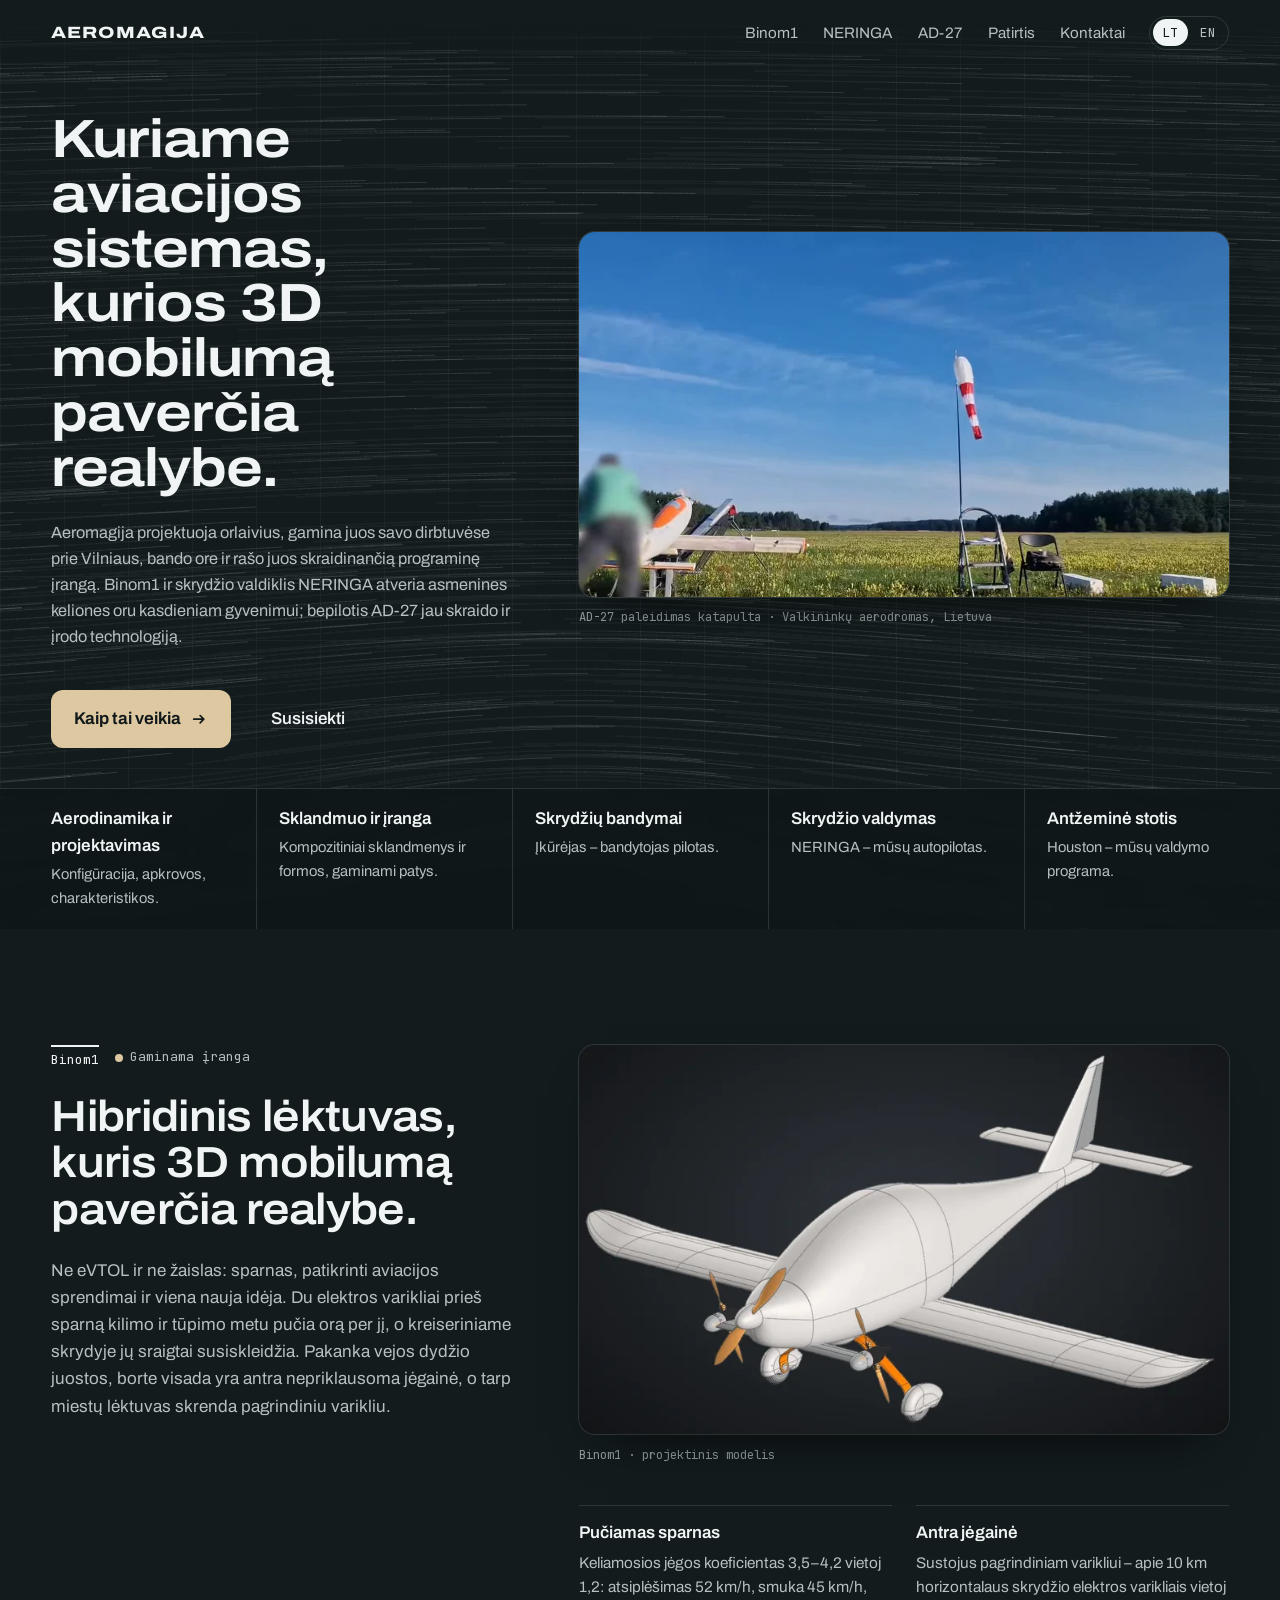
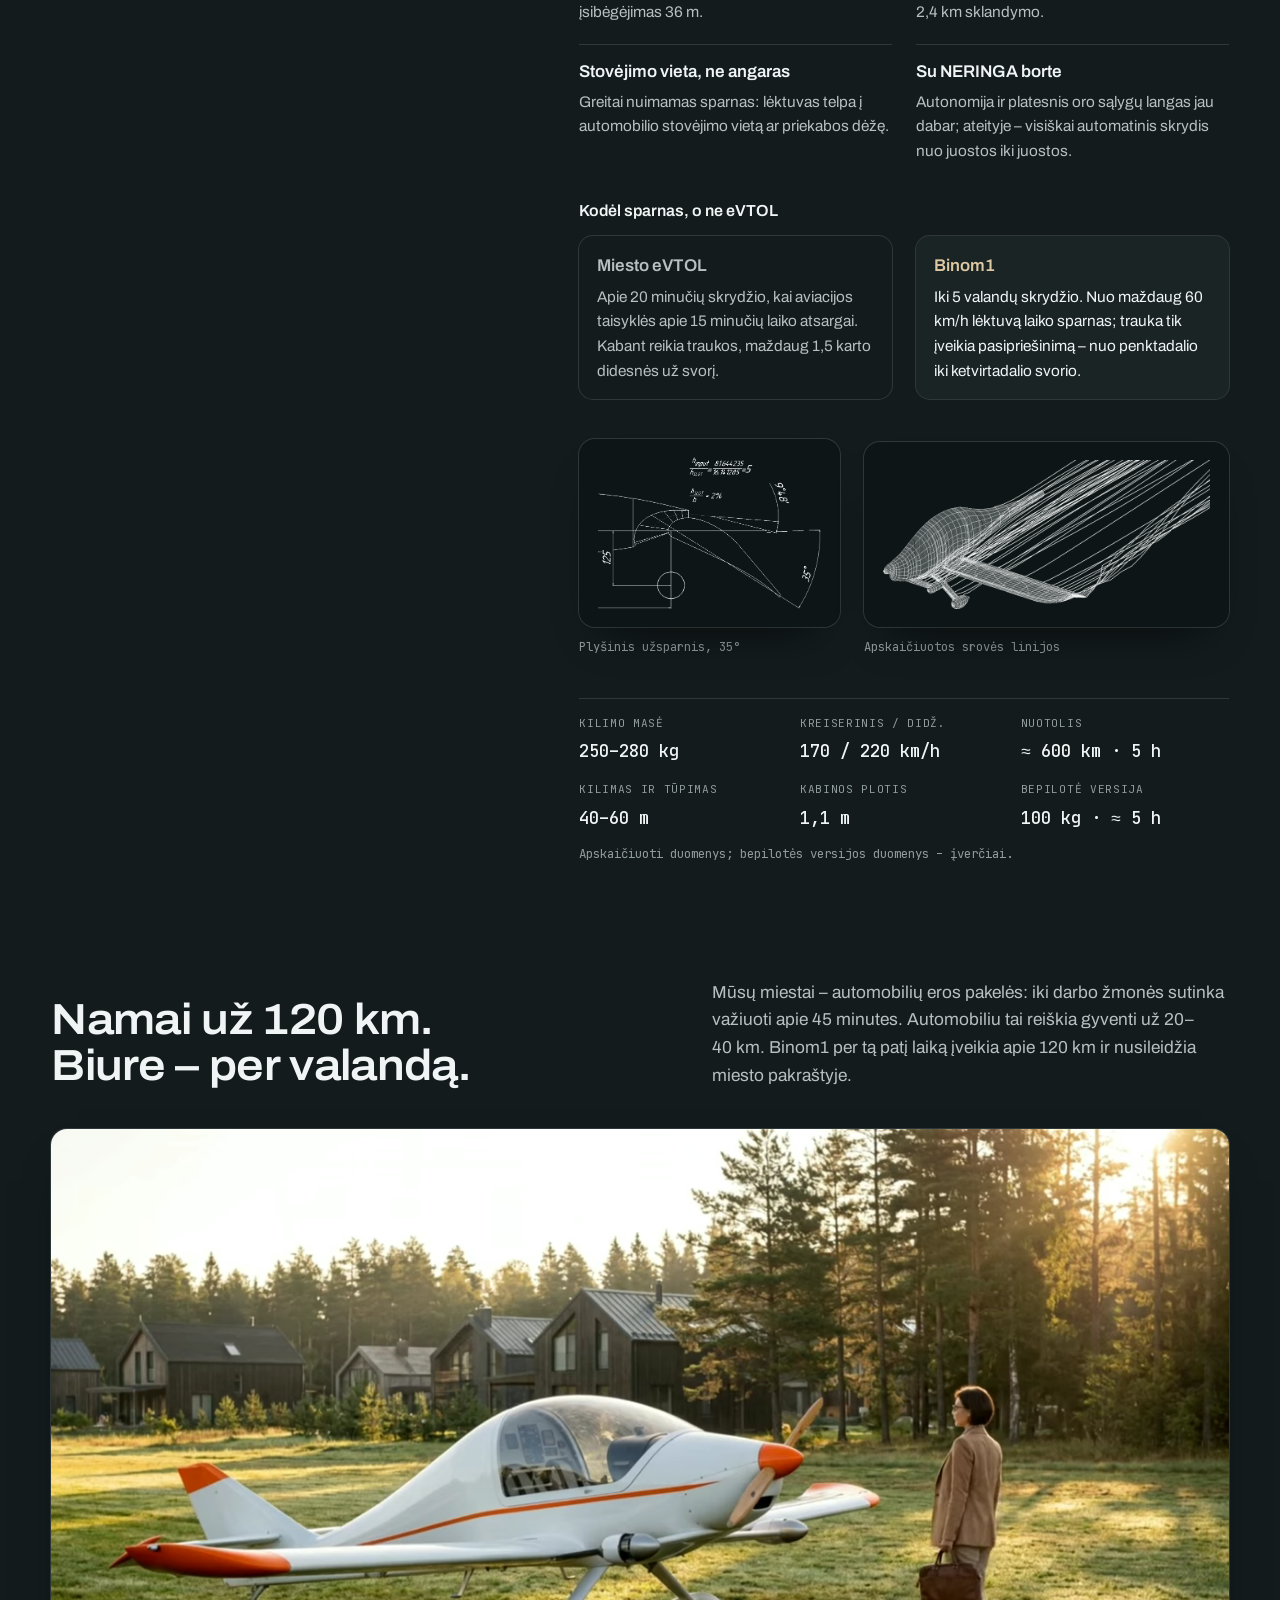
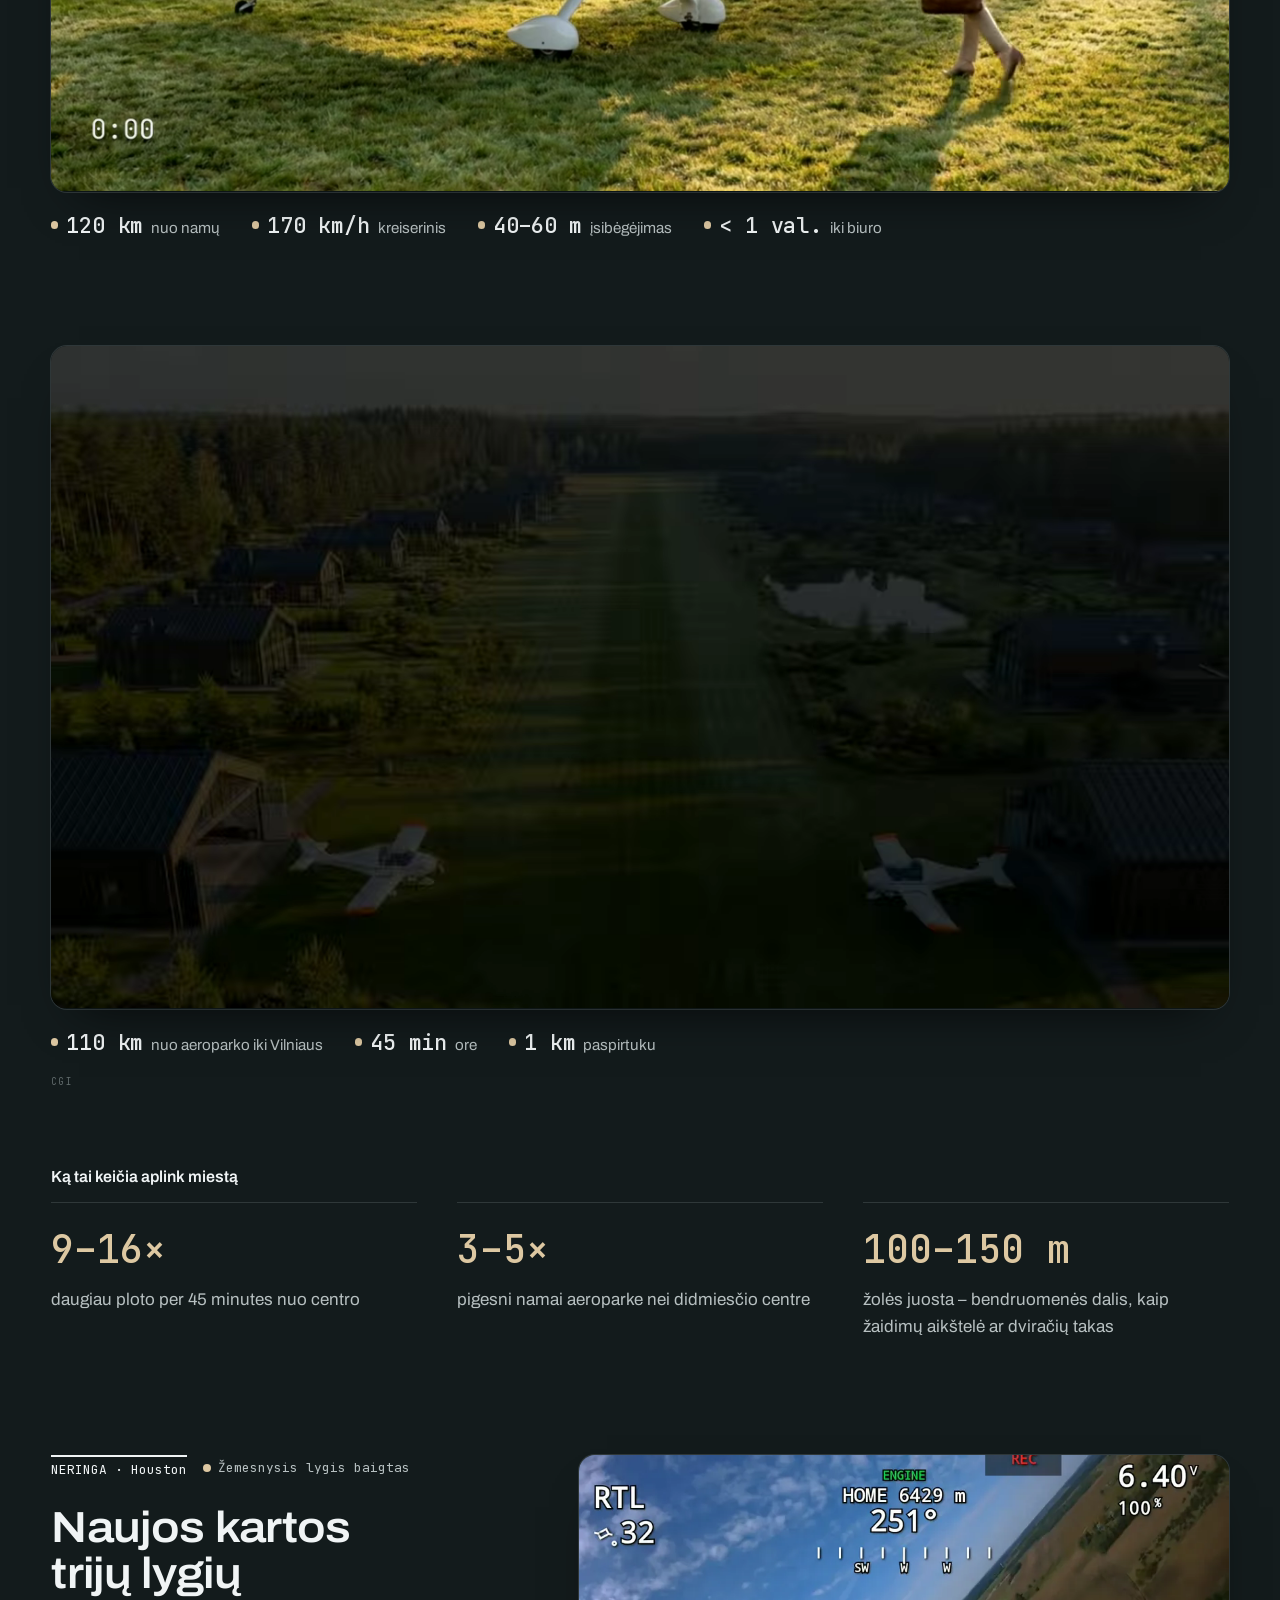
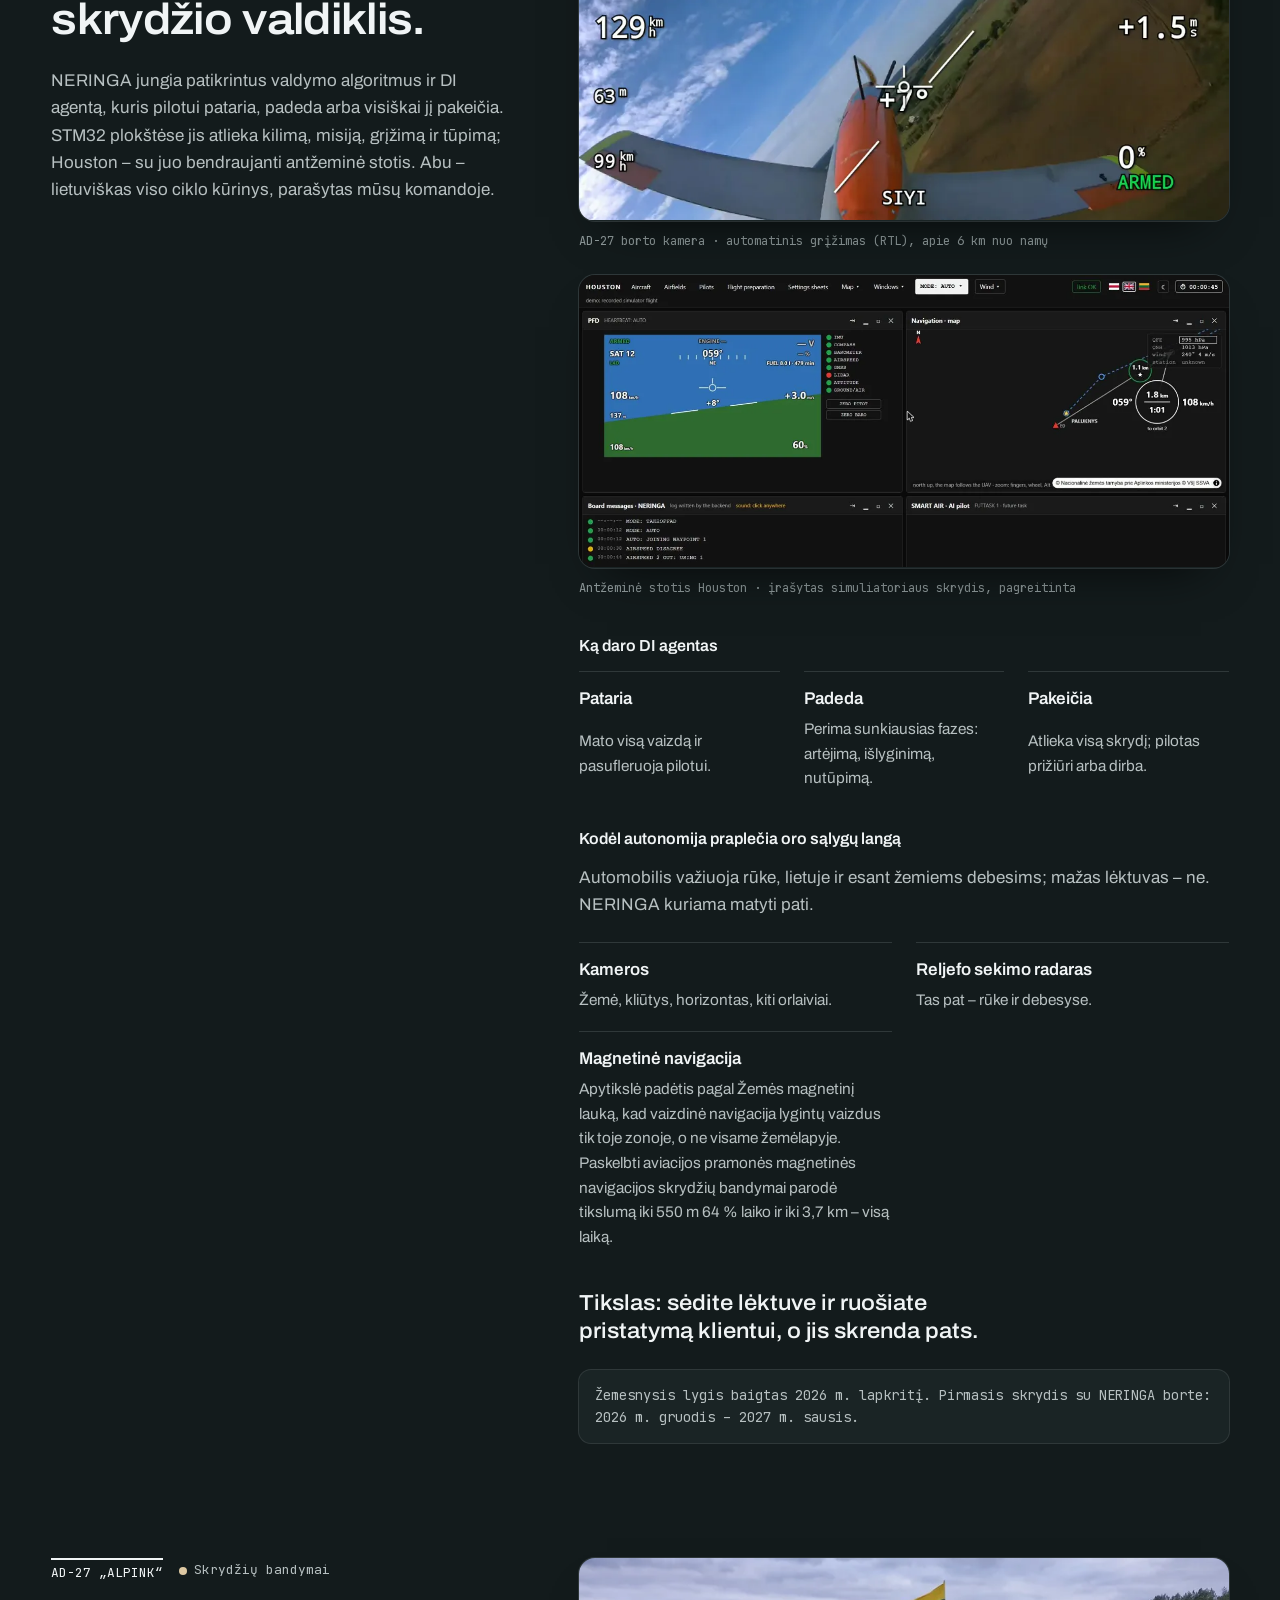
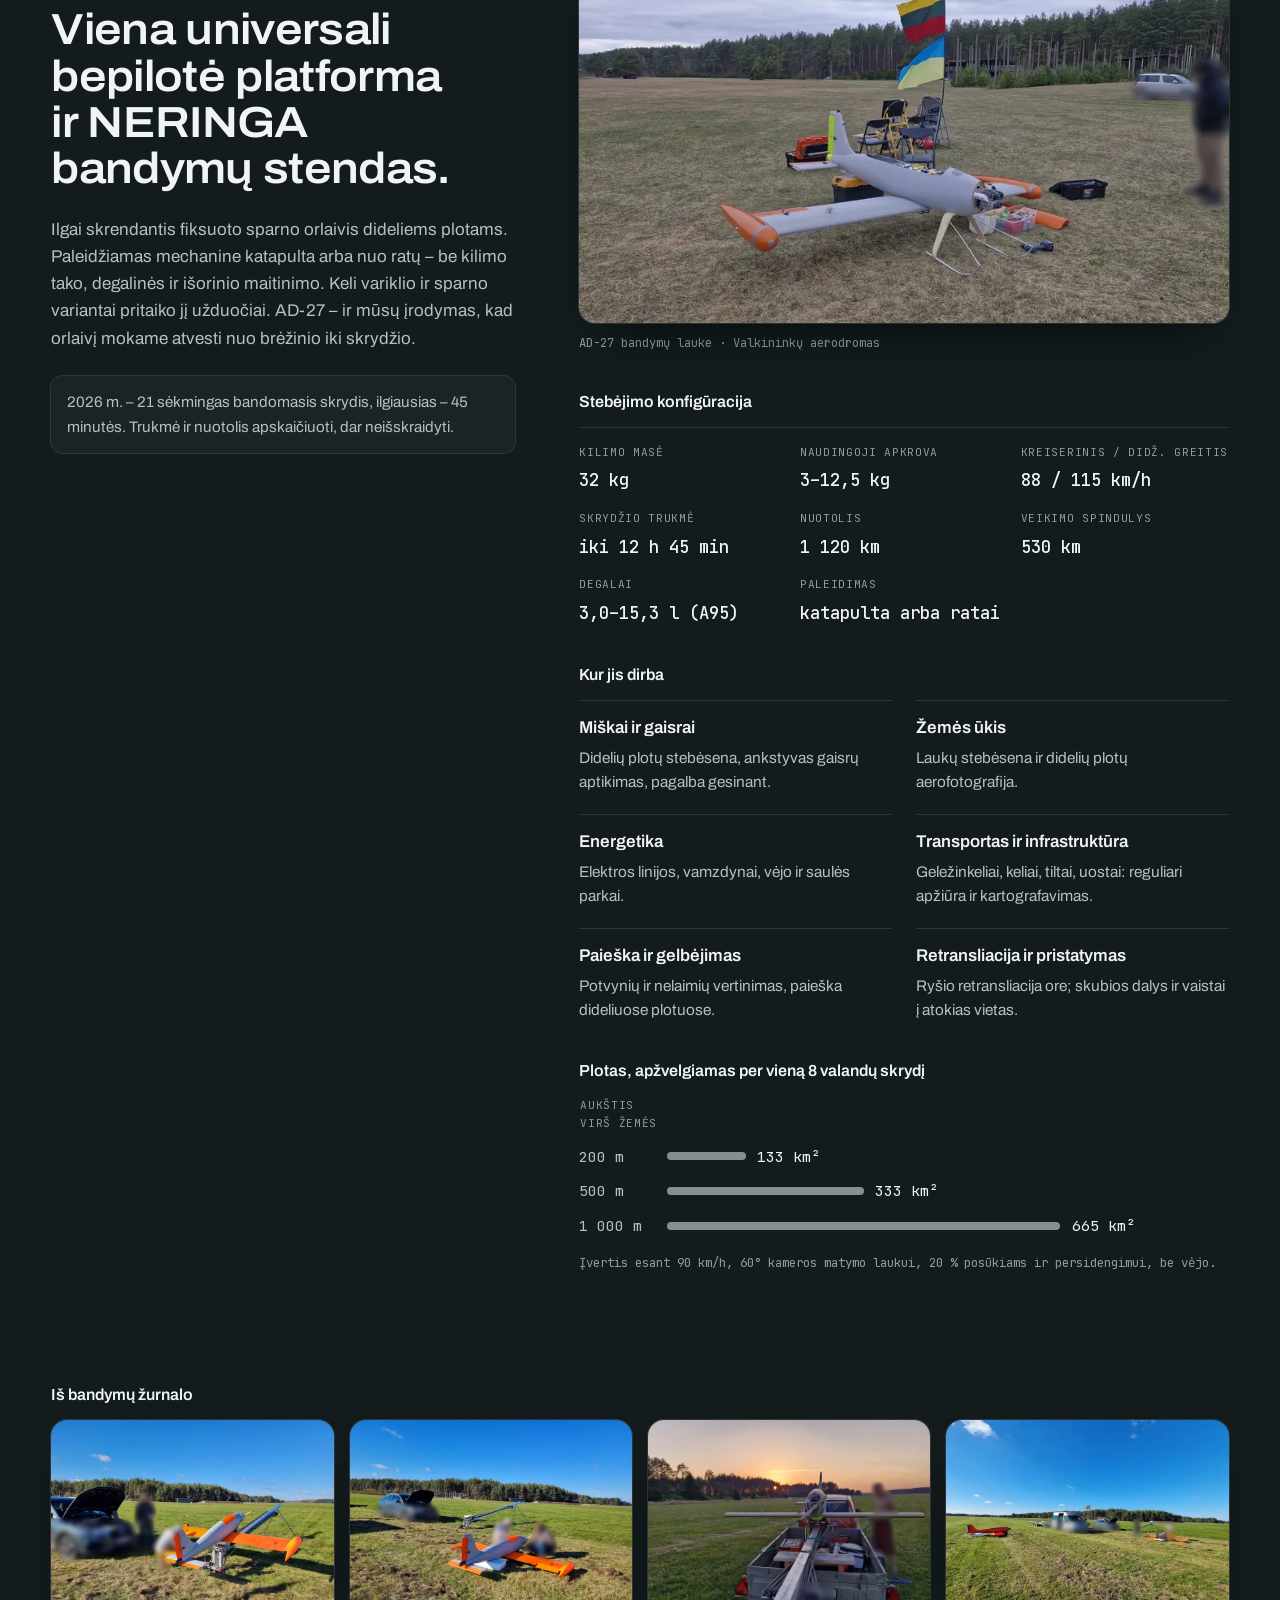
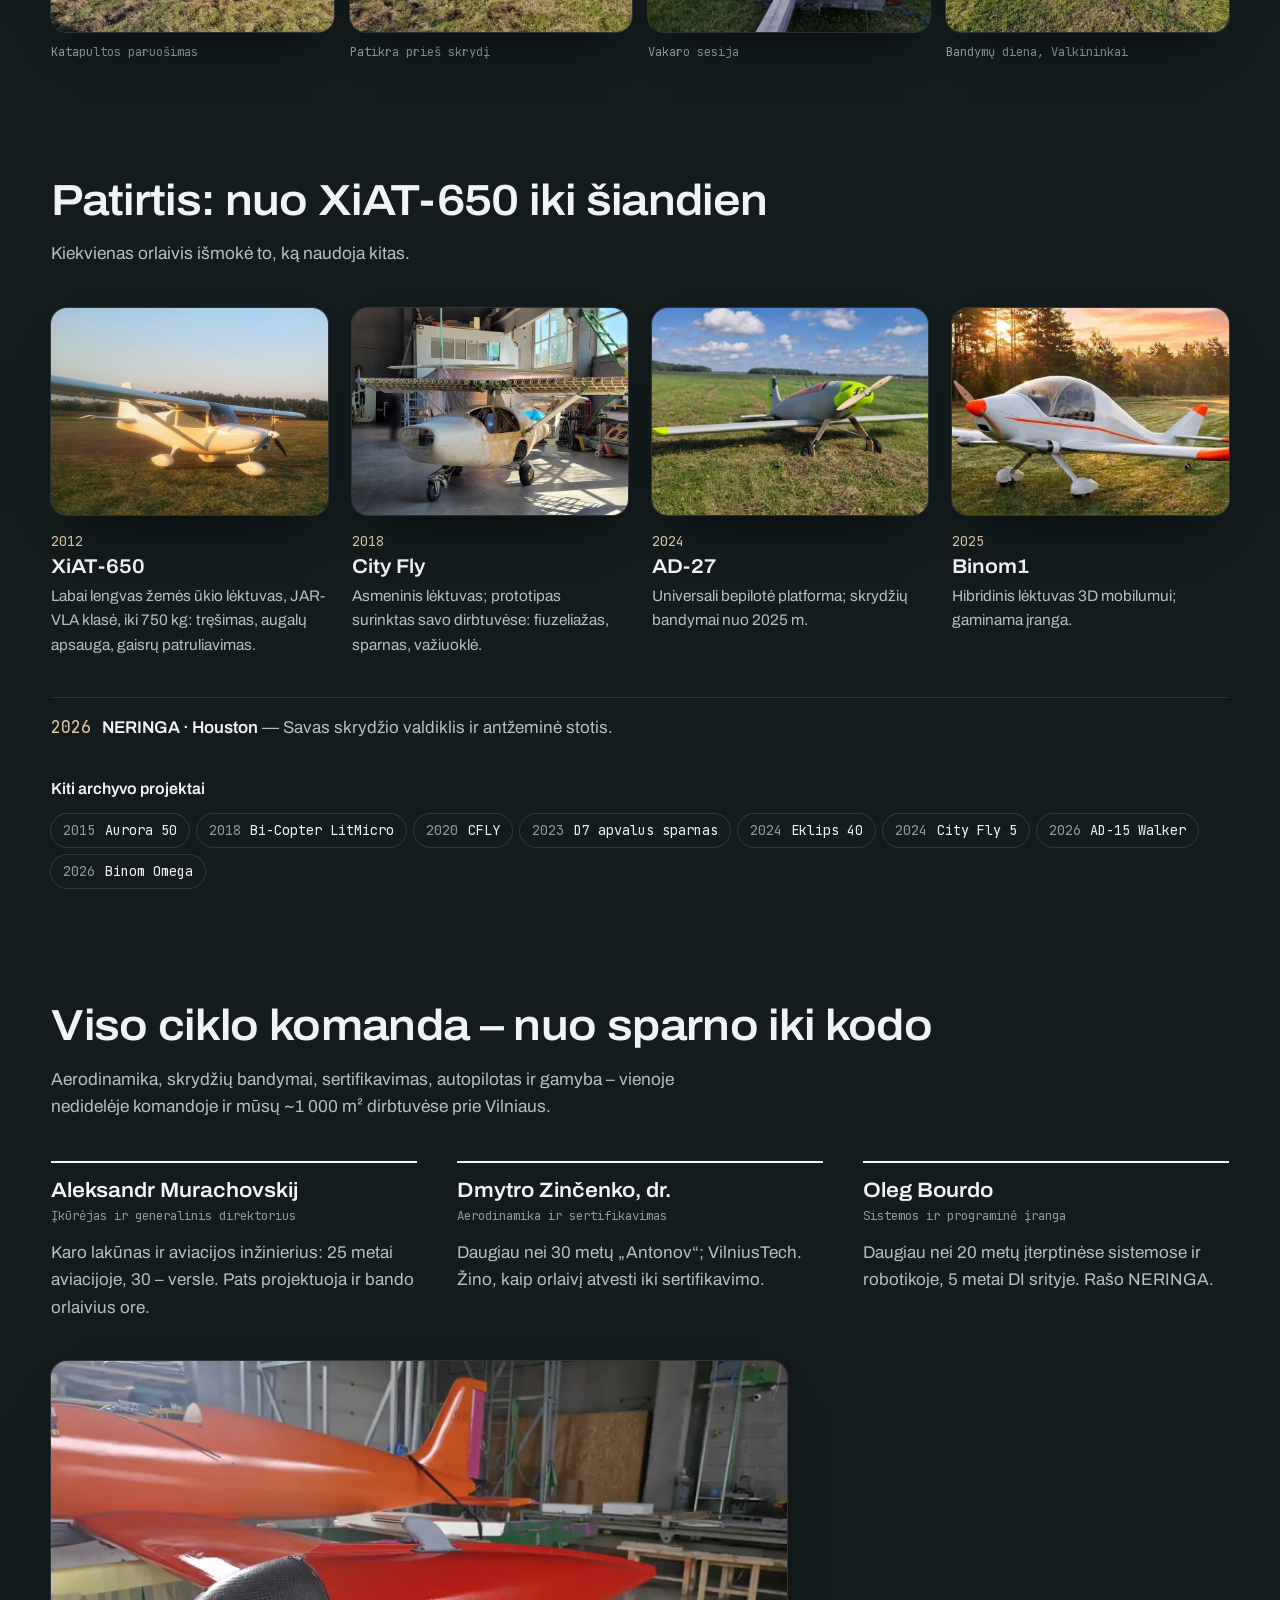
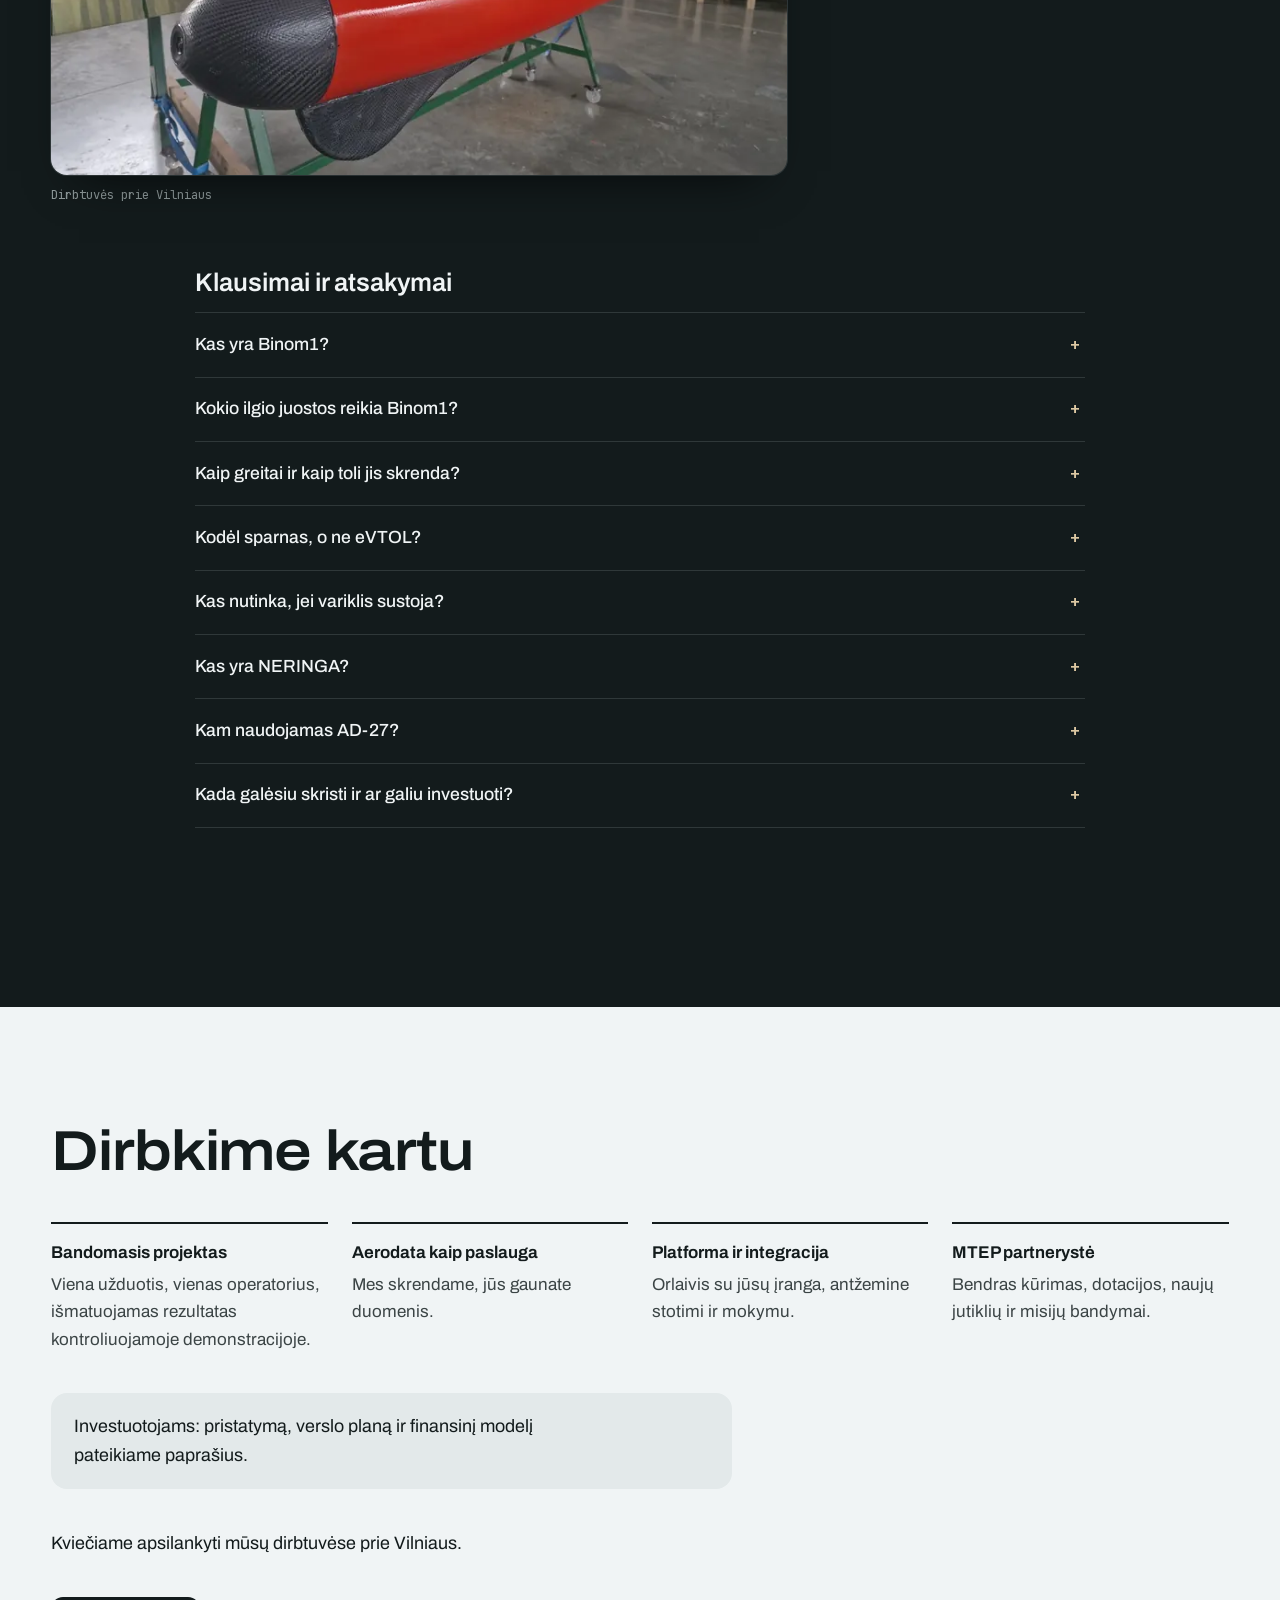
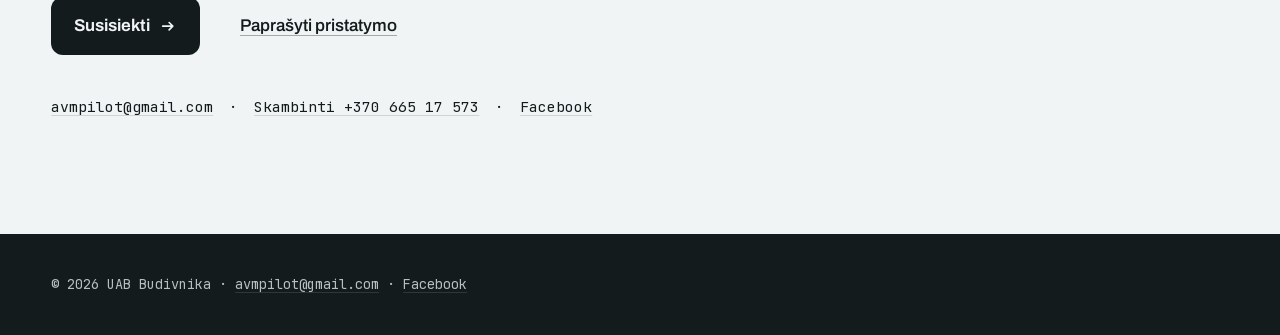
==== commit 5499c3bb: "Add visible Facebook link to contacts and footer (EN, LT) Co-Authored-By: Claude Opus 5.5 <noreply@a" ====
--- a/docs/lt/index.html
+++ b/docs/lt/index.html
@@ -22,7 +22,7 @@
 <meta name="twitter:card" content="summary_large_image">
 <link rel="icon" href="../favicon.svg" type="image/svg+xml">
 <link rel="preload" href="../assets/fonts/archivo-latin.woff2" as="font" type="font/woff2" crossorigin>
-<link rel="stylesheet" href="../assets/site.css?v=202611221241">
+<link rel="stylesheet" href="../assets/site.css?v=202611221321">
 <script type="application/ld+json">{"@context": "https://schema.org", "@graph": [{"@id": "https://aeromagija.com/#org", "@type": "Organization", "address": {"@type": "PostalAddress", "addressCountry": "LT", "addressLocality": "Vilnius region"}, "alternateName": "Aeromagija", "brand": {"@type": "Brand", "name": "Aeromagija"}, "description": "Aeromagija (UAB Budivnika) Lietuvoje kuria aviacijos sistemas ir technologijas: universali\u0105 bepilot\u0119 platform\u0105 AD-27, hibridin\u012f l\u0117ktuv\u0105 Binom1 3D mobilumui ir skryd\u017eio valdikl\u012f NERINGA.", "email": "avmpilot@gmail.com", "founder": {"@type": "Person", "name": "Alexander Murakhovsky"}, "identifier": "303584855", "knowsAbout": ["light aircraft", "hybrid aircraft", "STOL", "personal air mobility", "unmanned aerial vehicles", "flight control software", "autopilot", "GPS-denied navigation"], "logo": "https://aeromagija.com/favicon.svg", "name": "UAB Budivnika", "sameAs": ["https://www.facebook.com/profile.php?id=61565368421510"], "telephone": "+37066517573", "url": "https://aeromagija.com/"}, {"@type": "Product", "brand": {"@id": "https://aeromagija.com/#org"}, "category": "Hybrid light aircraft", "description": "Vienvietis hibridinis lengvasis l\u0117ktuvas i\u0161 Lietuvos kasdien\u0117ms asmenin\u0117ms kelion\u0117ms oru. Benzininis variklis suka priekin\u012f propeler\u012f; du elektriniai varikliai ant trumpo priekinio sparnelio pu\u010dia or\u0105 per pagrindin\u012f sparn\u0105 kylant ir tupiant, o kreiseriniame skrydyje j\u0173 propeleriai susilanksto.", "image": "https://aeromagija.com/assets/img/exp-binom-1200.webp", "manufacturer": {"@id": "https://aeromagija.com/#org"}, "name": "Binom1"}, {"@type": "Product", "brand": {"@id": "https://aeromagija.com/#org"}, "category": "Unmanned aerial vehicle", "description": "Ilgos trukm\u0117s mi\u0161k\u0173 ir gaisr\u0173, \u017eem\u0117s \u016bkio, elektros linij\u0173, gele\u017einkeli\u0173 steb\u0117jimui, paie\u0161kai ir gelb\u0117jimui. Kyla i\u0161 katapultos arba ant rat\u0173; 2026 m. \u2013 21 bandomasis skrydis.", "image": "https://aeromagija.com/assets/img/exp-ad27-1200.webp", "manufacturer": {"@id": "https://aeromagija.com/#org"}, "name": "AD-27"}, {"@type": "SoftwareApplication", "applicationCategory": "Flight control software", "creator": {"@id": "https://aeromagija.com/#org"}, "description": "M\u016bs\u0173 trij\u0173 lygi\u0173 skryd\u017eio valdiklis: valdymo algoritmai ir DI agentas, kuris pataria pilotui, padeda sunkiausiose faz\u0117se arba skrenda vis\u0105 skryd\u012f. Bandomas su bepilo\u010diu AD-27; Houston \u2013 jo ant\u017eemin\u0117 stotis.", "name": "NERINGA"}, {"@type": "FAQPage", "mainEntity": [{"@type": "Question", "acceptedAnswer": {"@type": "Answer", "text": "Vienvietis hibridinis lengvasis l\u0117ktuvas i\u0161 Lietuvos kasdien\u0117ms asmenin\u0117ms kelion\u0117ms oru. Benzininis variklis suka priekin\u012f propeler\u012f; du elektriniai varikliai ant trumpo priekinio sparnelio pu\u010dia or\u0105 per pagrindin\u012f sparn\u0105 kylant ir tupiant, o kreiseriniame skrydyje j\u0173 propeleriai susilanksto."}, "name": "Kas yra Binom1?"}, {"@type": "Question", "acceptedAnswer": {"@type": "Answer", "text": "Apie 40\u201360 m kilti ir t\u016bpti: pakanka 100\u2013150 m nu\u0161ienautos \u017eol\u0117s juostos, kaip kaimo pievel\u0117s. Smukos greitis \u2013 45 km/h."}, "name": "Kokio ilgio juostos reikia Binom1?"}, {"@type": "Question", "acceptedAnswer": {"@type": "Answer", "text": "Kreiserinis greitis 170 km/h, did\u017eiausias 220 km/h, nuotolis apie 600 km arba 5 valandos (apskai\u010diuota). I\u0161 aeroparko u\u017e 110 km iki Vilniaus \u2013 apie 45 minut\u0117s."}, "name": "Kaip greitai ir kaip toli jis skrenda?"}, {"@type": "Question", "acceptedAnswer": {"@type": "Answer", "text": "Miesto eVTOL skrenda apie 20 minu\u010di\u0173, o aviacijos taisykl\u0117s reikalauja apie 15 minu\u010di\u0173 atsargos. Binom1 skrenda iki 5 valand\u0173, nes j\u012f ne\u0161a sparnas; trauka turi \u012fveikti tik pasiprie\u0161inim\u0105."}, "name": "Kod\u0117l sparnas, o ne eVTOL?"}, {"@type": "Question", "acceptedAnswer": {"@type": "Answer", "text": "Elektriniai varikliai \u2013 antra nepriklausoma j\u0117gain\u0117: apie 10 km horizontalaus skryd\u017eio vietoj 2,4 km sklandymo."}, "name": "Kas nutinka, jei variklis sustoja?"}, {"@type": "Question", "acceptedAnswer": {"@type": "Answer", "text": "M\u016bs\u0173 trij\u0173 lygi\u0173 skryd\u017eio valdiklis: valdymo algoritmai ir DI agentas, kuris pataria pilotui, padeda sunkiausiose faz\u0117se arba skrenda vis\u0105 skryd\u012f. Bandomas su bepilo\u010diu AD-27; Houston \u2013 jo ant\u017eemin\u0117 stotis."}, "name": "Kas yra NERINGA?"}, {"@type": "Question", "acceptedAnswer": {"@type": "Answer", "text": "Ilgos trukm\u0117s mi\u0161k\u0173 ir gaisr\u0173, \u017eem\u0117s \u016bkio, elektros linij\u0173, gele\u017einkeli\u0173 steb\u0117jimui, paie\u0161kai ir gelb\u0117jimui. Kyla i\u0161 katapultos arba ant rat\u0173; 2026 m. \u2013 21 bandomasis skrydis."}, "name": "Kam naudojamas AD-27?"}, {"@type": "Question", "acceptedAnswer": {"@type": "Answer", "text": "Binom1 \u012frankiai gaminami, kitas \u017eingsnis \u2013 prototipas. D\u0117l partneryst\u0117s, bandom\u0173j\u0173 projekt\u0173 ar investuotojo pristatymo ra\u0161ykite avmpilot@gmail.com."}, "name": "Kada gal\u0117siu skristi ir ar galiu investuoti?"}]}]}</script>
 </head>
 <body>
@@ -331,17 +331,17 @@
       <a class="btn btn--dark" href="mailto:avmpilot@gmail.com?subject=Aeromagija%20%E2%80%94%20u%C5%BEklausa">Susisiekti<svg aria-hidden="true" viewBox="0 0 20 20"><path d="M4 10h11m-4-4 4 4-4 4"/></svg></a>
       <a class="link" href="mailto:avmpilot@gmail.com?subject=Aeromagija%20%E2%80%94%20investuotoj%C5%B3%20pristatymo%20u%C5%BEklausa">Paprašyti pristatymo</a>
     </div>
-    <p class="contact"><a href="mailto:avmpilot@gmail.com">avmpilot@gmail.com</a><span aria-hidden="true">·</span><a href="tel:+37066517573">Skambinti +370 665 17 573</a></p>
+    <p class="contact"><a href="mailto:avmpilot@gmail.com">avmpilot@gmail.com</a><span aria-hidden="true">·</span><a href="tel:+37066517573">Skambinti +370 665 17 573</a><span aria-hidden="true">·</span><a href="https://www.facebook.com/profile.php?id=61565368421510" target="_blank" rel="noopener">Facebook</a></p>
   </div>
 </section>
 
 </main>
 
 <footer class="foot">
-  <p>© 2026 UAB Budivnika · <a href="mailto:avmpilot@gmail.com">avmpilot@gmail.com</a></p>
+  <p>© 2026 UAB Budivnika · <a href="mailto:avmpilot@gmail.com">avmpilot@gmail.com</a> · <a href="https://www.facebook.com/profile.php?id=61565368421510" target="_blank" rel="noopener">Facebook</a></p>
 </footer>
 
-<script src="../assets/tunnel.js?v=202611221241" defer></script>
-<script src="../assets/film.js?v=202611221241" defer></script>
+<script src="../assets/tunnel.js?v=202611221321" defer></script>
+<script src="../assets/film.js?v=202611221321" defer></script>
 </body>
 </html>
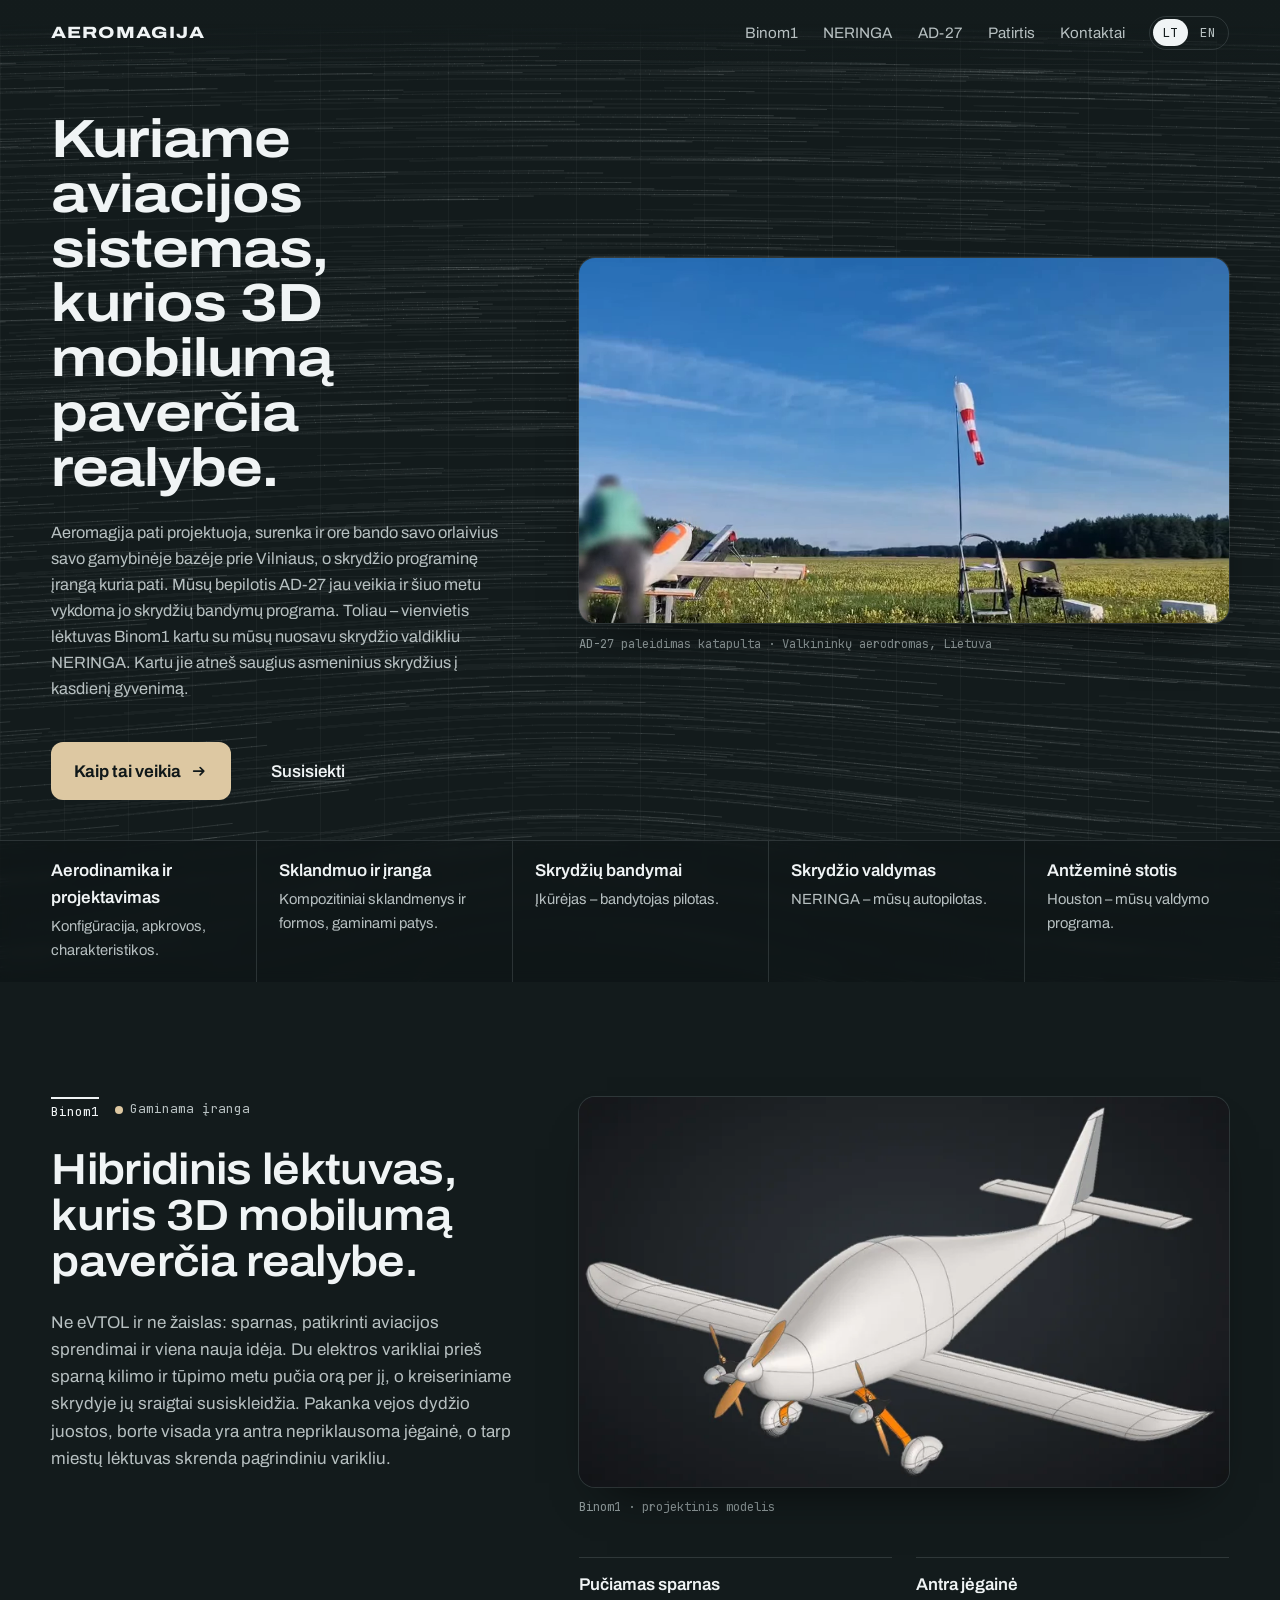
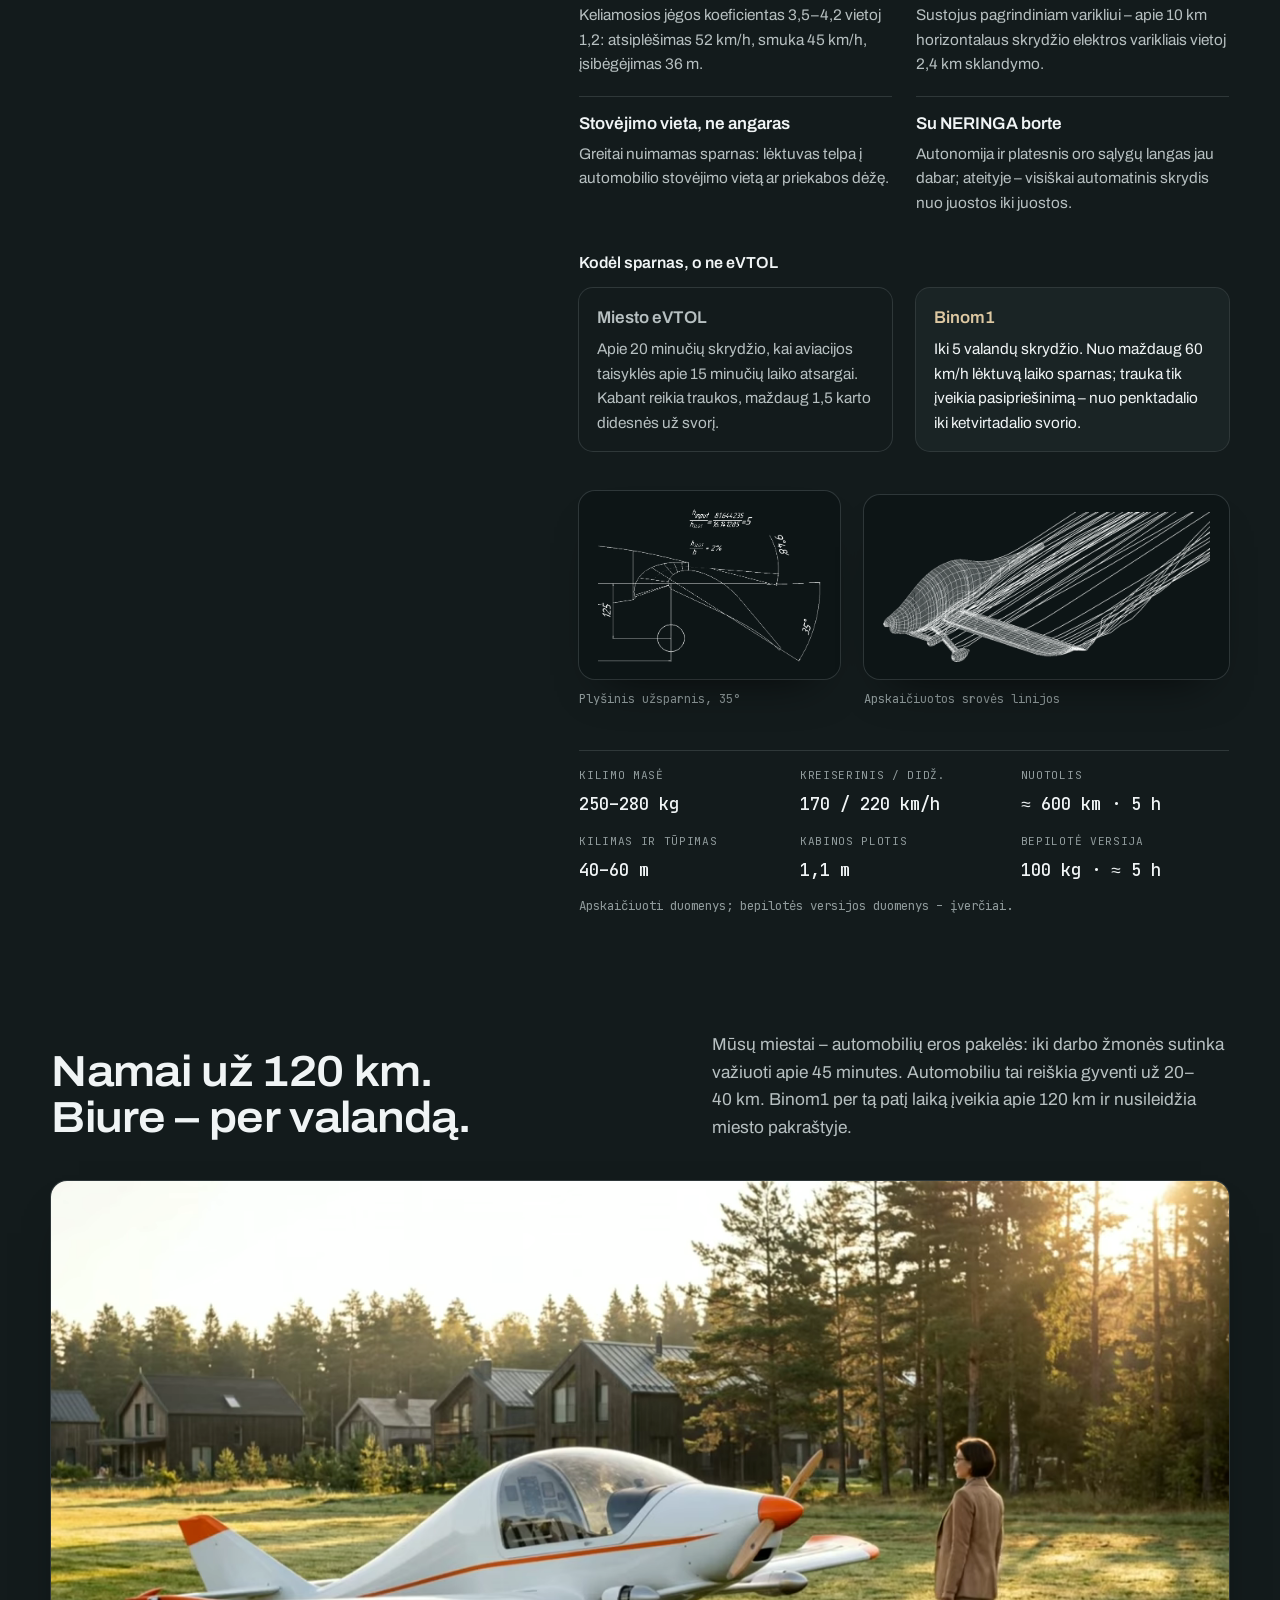
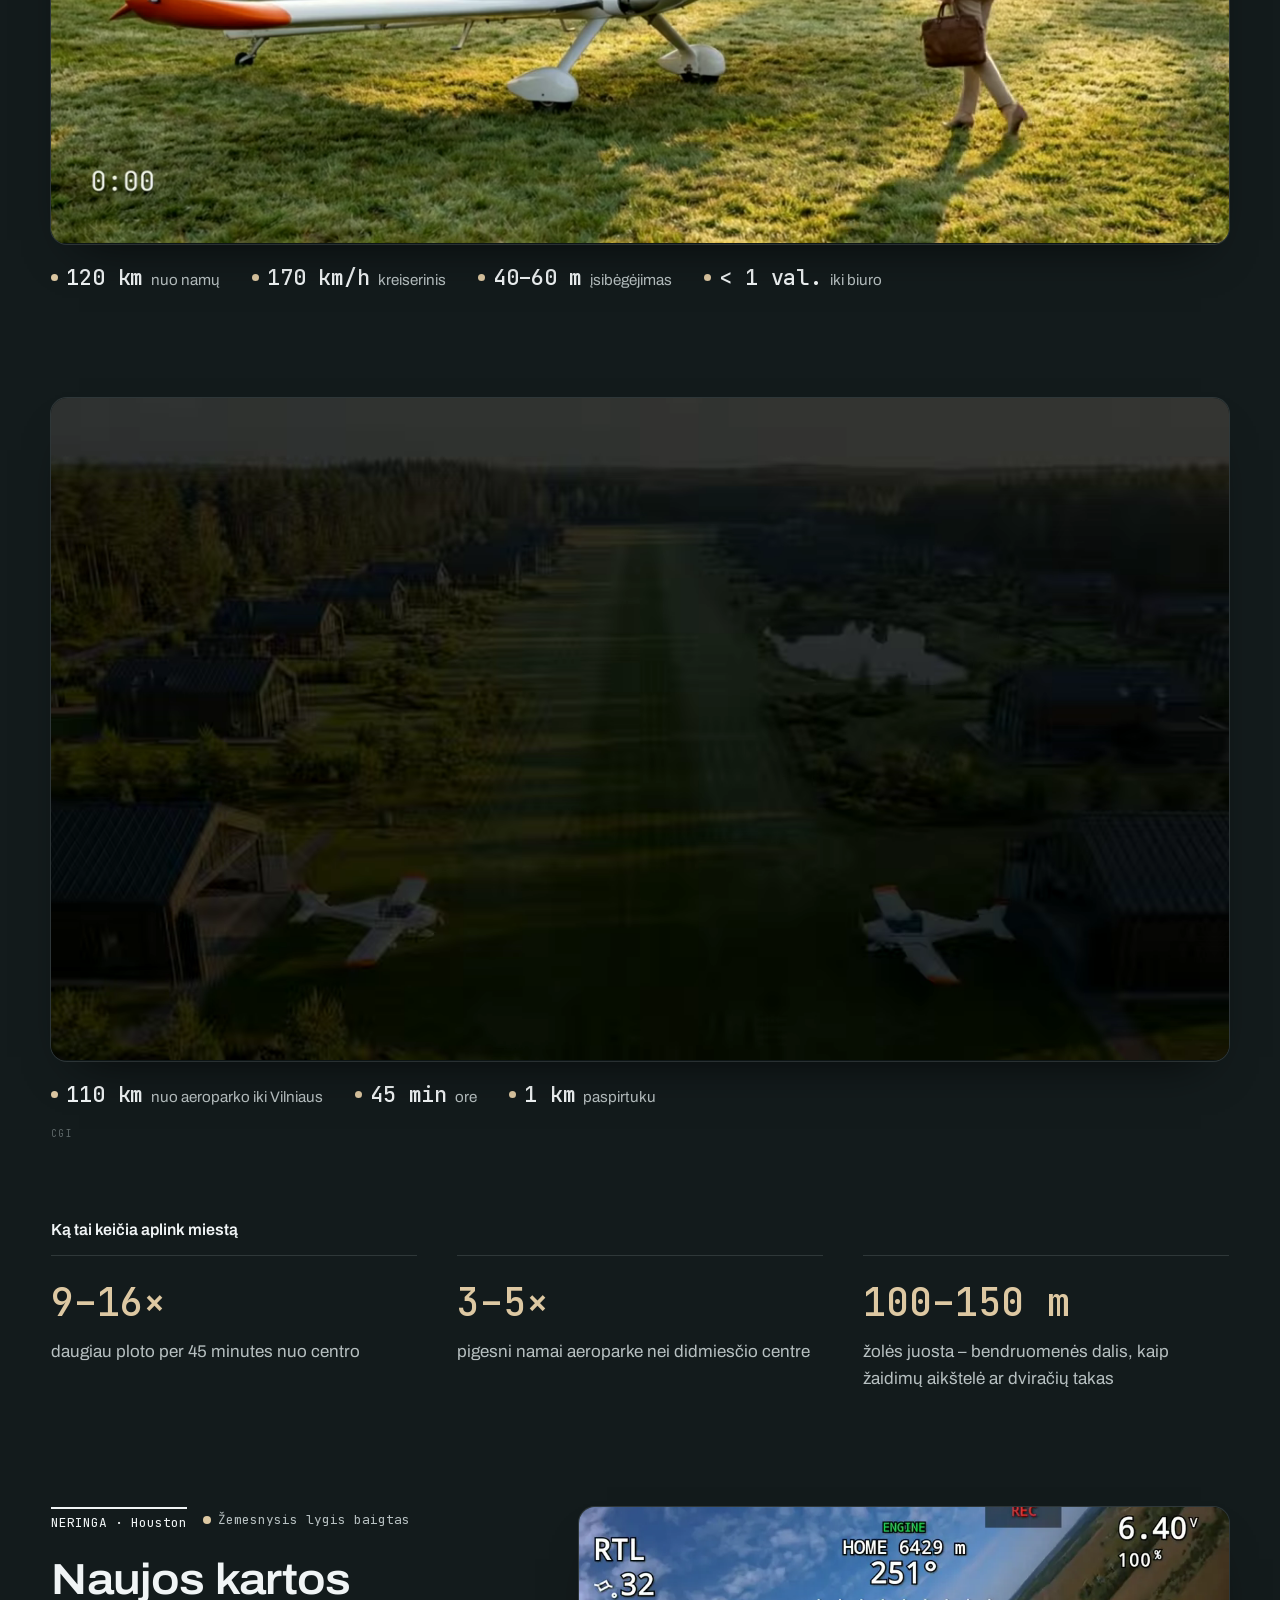
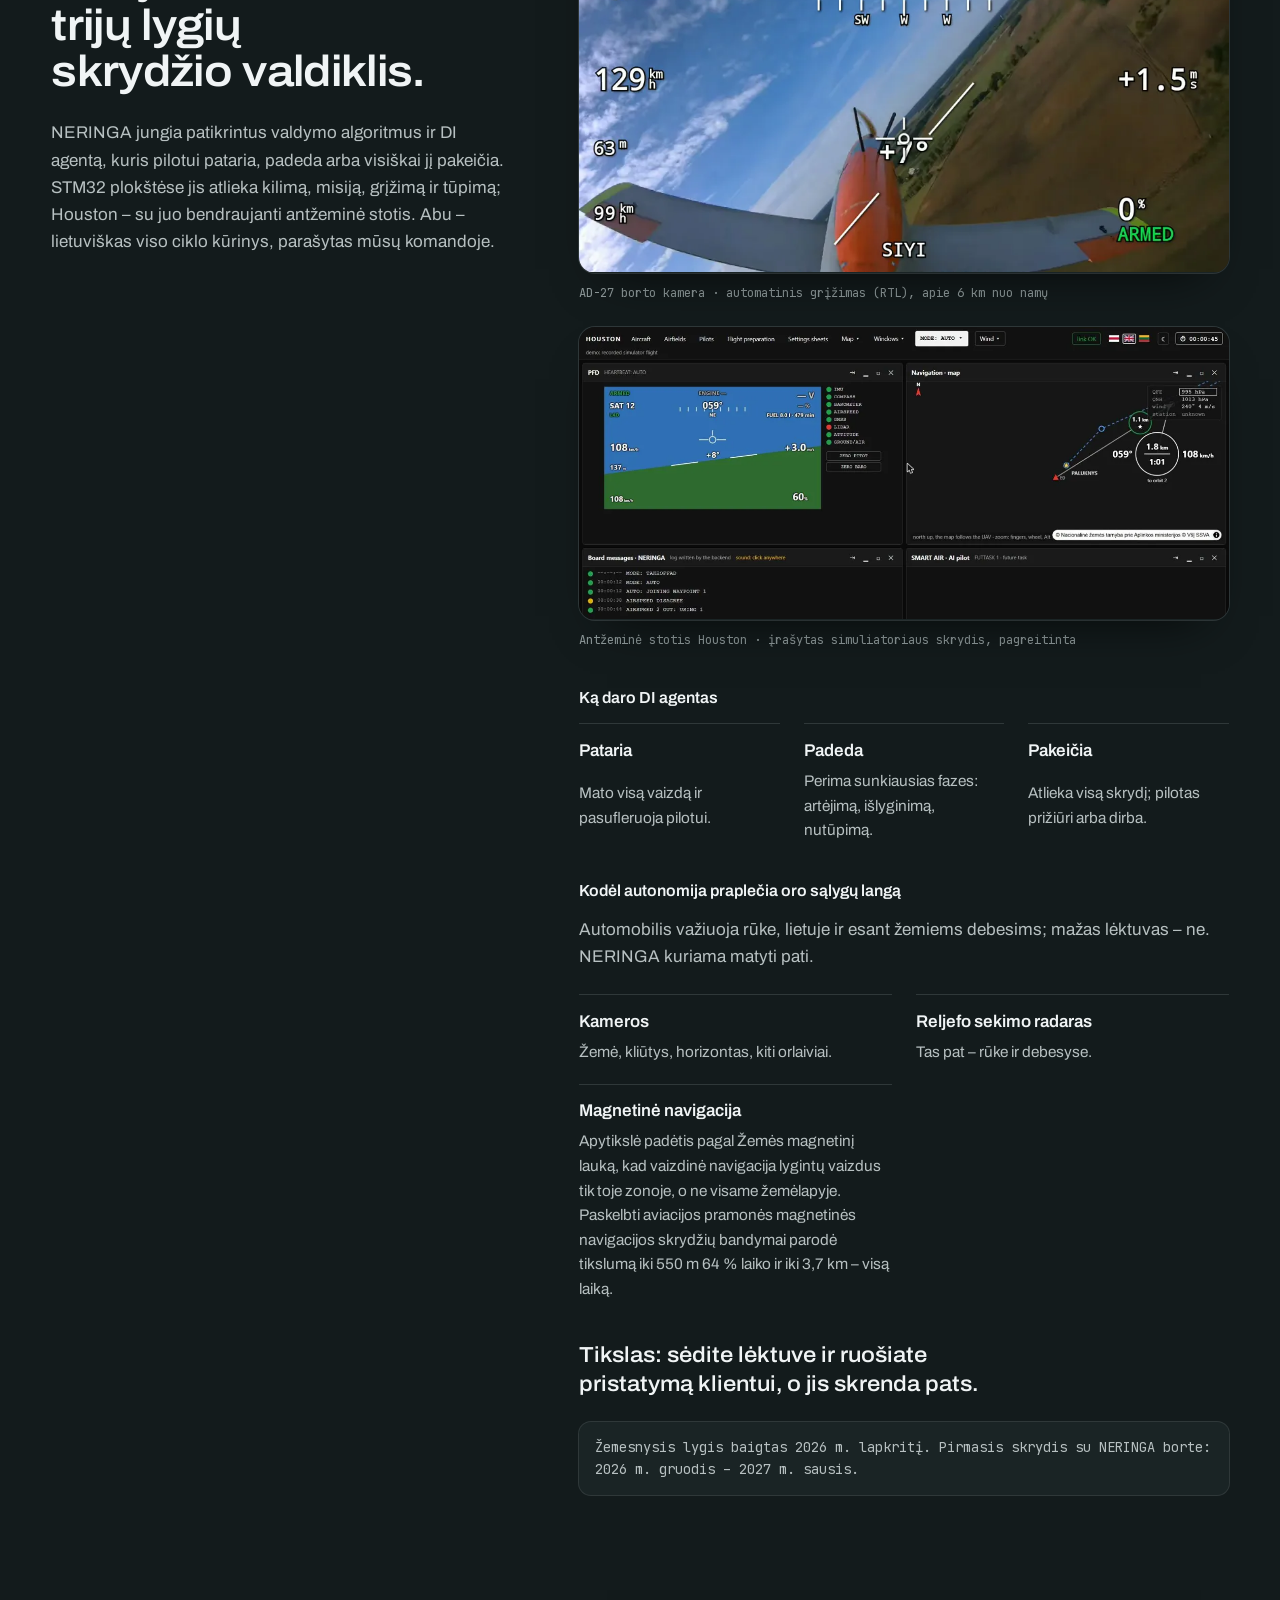
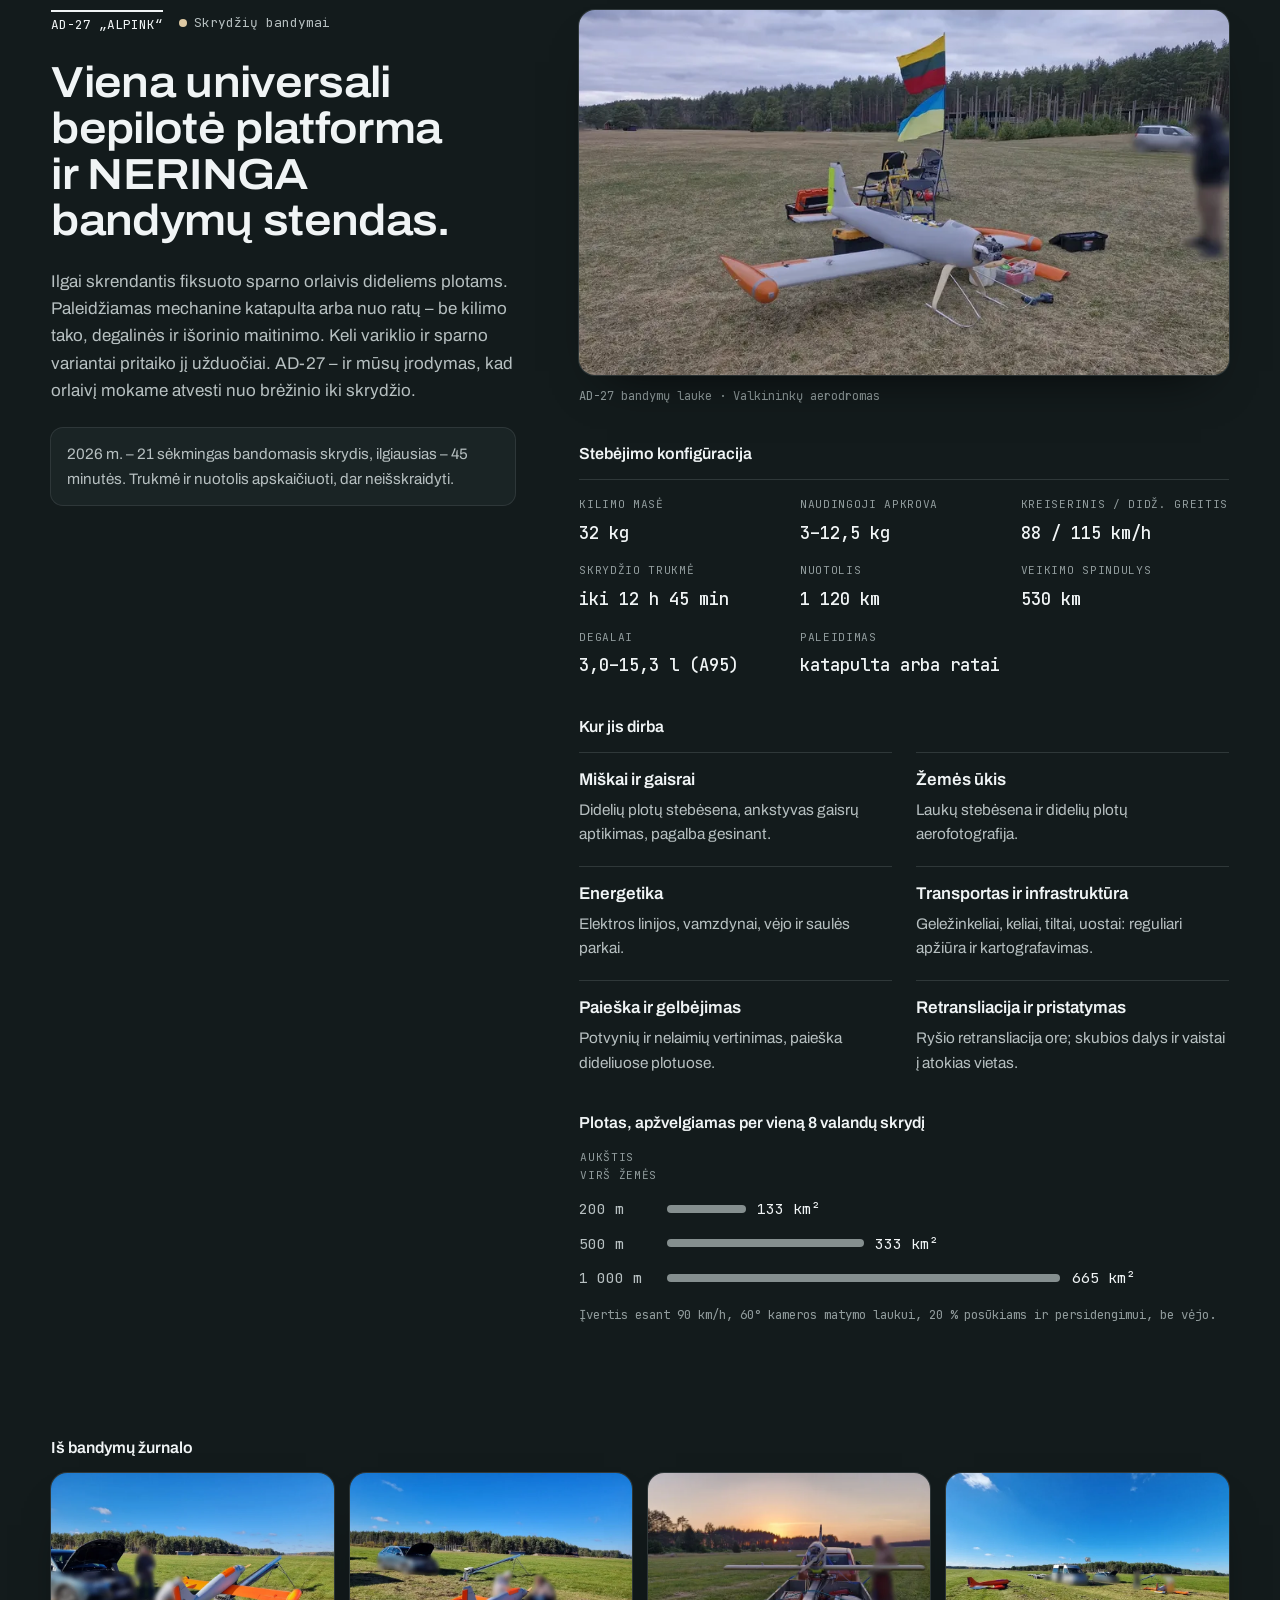
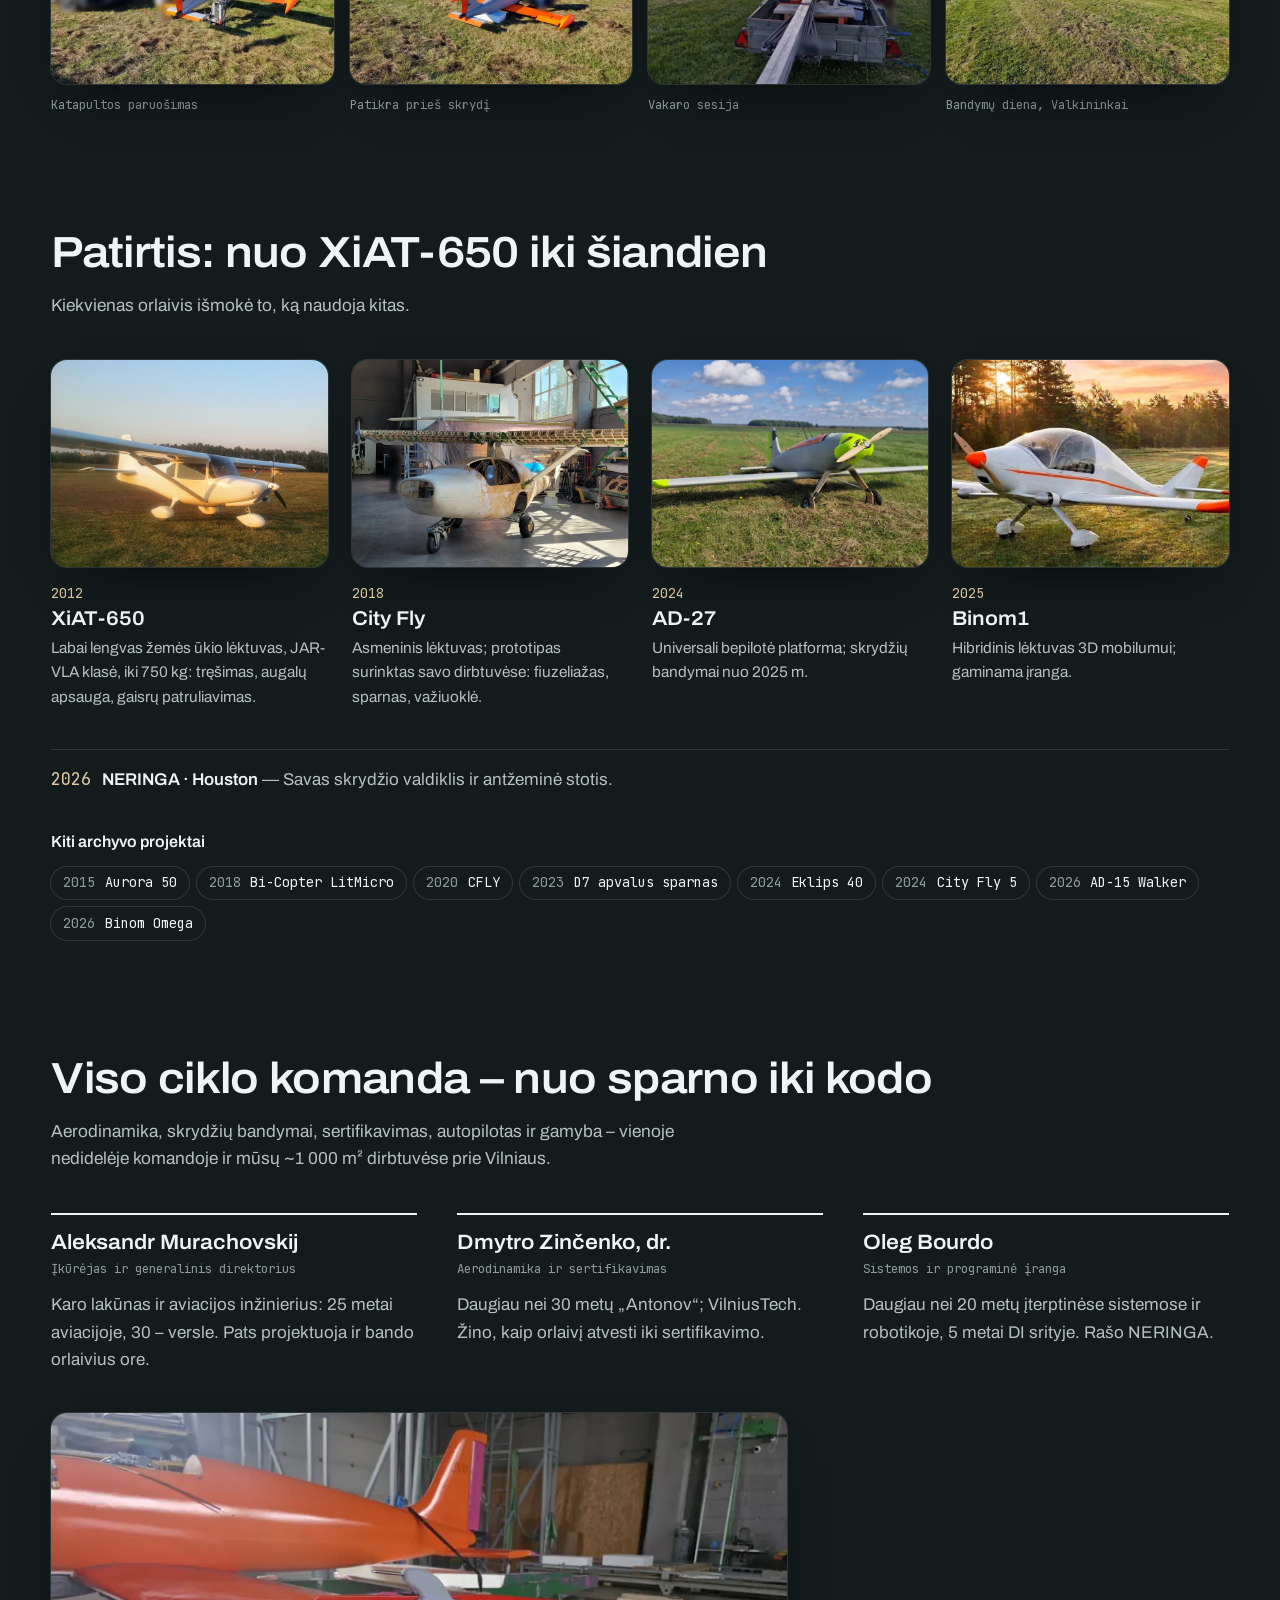
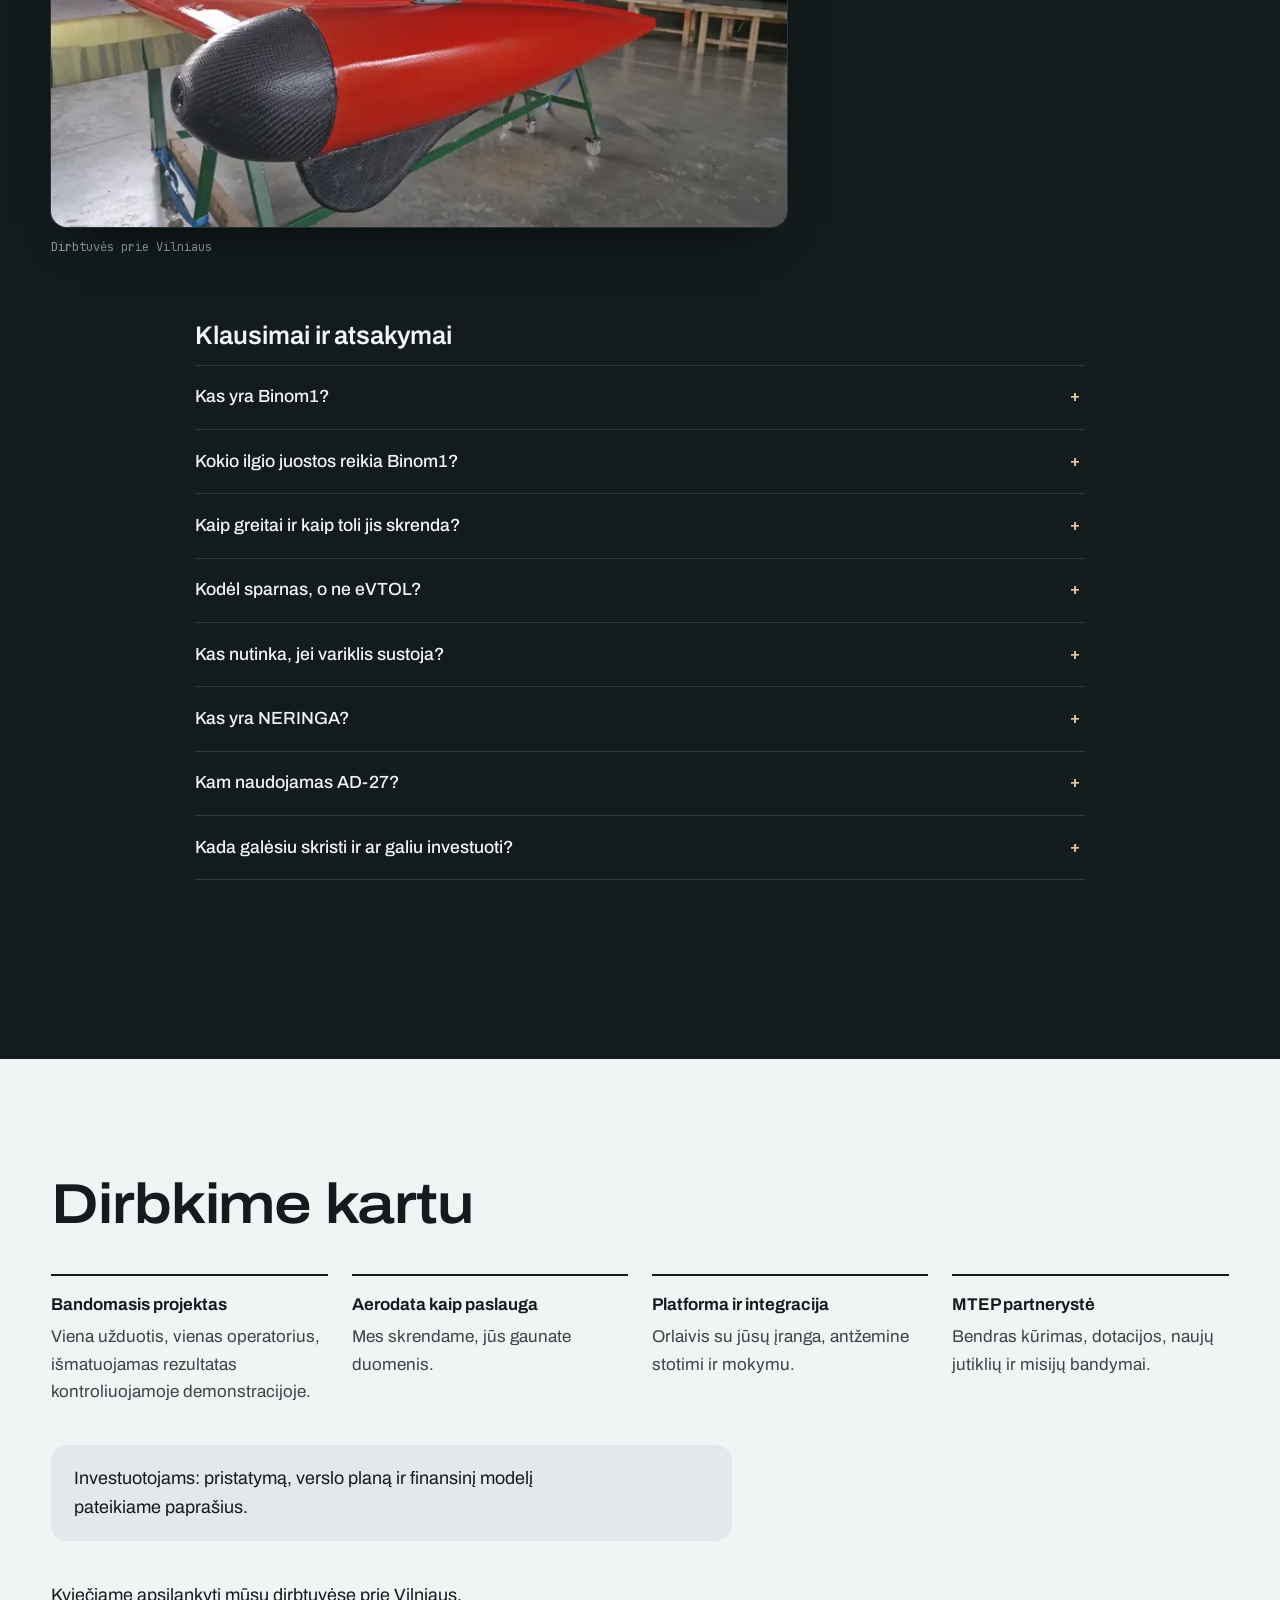
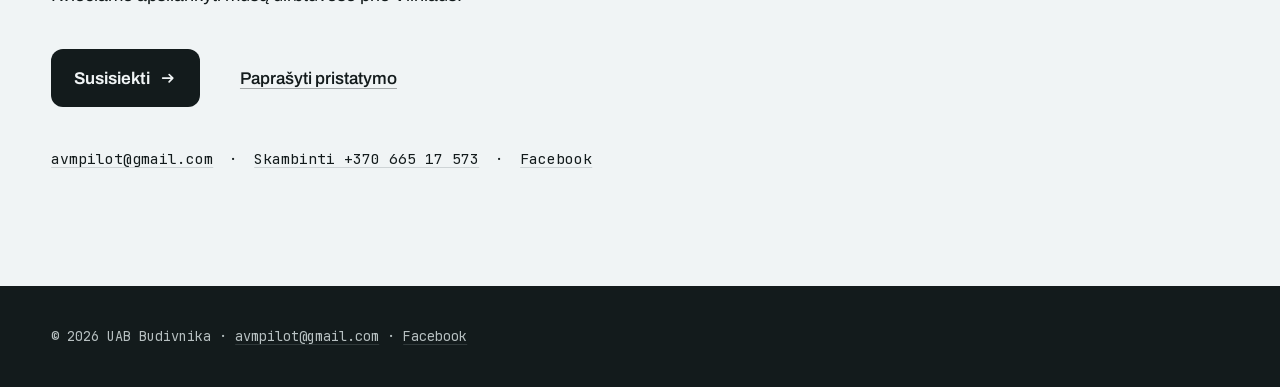
==== commit f5288eac: "Hero paragraph: native-speaker edit (EN) and matching LT Co-Authored-By: Claude Opus 5.5 <noreply@an" ====
--- a/docs/lt/index.html
+++ b/docs/lt/index.html
@@ -22,7 +22,7 @@
 <meta name="twitter:card" content="summary_large_image">
 <link rel="icon" href="../favicon.svg" type="image/svg+xml">
 <link rel="preload" href="../assets/fonts/archivo-latin.woff2" as="font" type="font/woff2" crossorigin>
-<link rel="stylesheet" href="../assets/site.css?v=202611221321">
+<link rel="stylesheet" href="../assets/site.css?v=202611222029">
 <script type="application/ld+json">{"@context": "https://schema.org", "@graph": [{"@id": "https://aeromagija.com/#org", "@type": "Organization", "address": {"@type": "PostalAddress", "addressCountry": "LT", "addressLocality": "Vilnius region"}, "alternateName": "Aeromagija", "brand": {"@type": "Brand", "name": "Aeromagija"}, "description": "Aeromagija (UAB Budivnika) Lietuvoje kuria aviacijos sistemas ir technologijas: universali\u0105 bepilot\u0119 platform\u0105 AD-27, hibridin\u012f l\u0117ktuv\u0105 Binom1 3D mobilumui ir skryd\u017eio valdikl\u012f NERINGA.", "email": "avmpilot@gmail.com", "founder": {"@type": "Person", "name": "Alexander Murakhovsky"}, "identifier": "303584855", "knowsAbout": ["light aircraft", "hybrid aircraft", "STOL", "personal air mobility", "unmanned aerial vehicles", "flight control software", "autopilot", "GPS-denied navigation"], "logo": "https://aeromagija.com/favicon.svg", "name": "UAB Budivnika", "sameAs": ["https://www.facebook.com/profile.php?id=61565368421510"], "telephone": "+37066517573", "url": "https://aeromagija.com/"}, {"@type": "Product", "brand": {"@id": "https://aeromagija.com/#org"}, "category": "Hybrid light aircraft", "description": "Vienvietis hibridinis lengvasis l\u0117ktuvas i\u0161 Lietuvos kasdien\u0117ms asmenin\u0117ms kelion\u0117ms oru. Benzininis variklis suka priekin\u012f propeler\u012f; du elektriniai varikliai ant trumpo priekinio sparnelio pu\u010dia or\u0105 per pagrindin\u012f sparn\u0105 kylant ir tupiant, o kreiseriniame skrydyje j\u0173 propeleriai susilanksto.", "image": "https://aeromagija.com/assets/img/exp-binom-1200.webp", "manufacturer": {"@id": "https://aeromagija.com/#org"}, "name": "Binom1"}, {"@type": "Product", "brand": {"@id": "https://aeromagija.com/#org"}, "category": "Unmanned aerial vehicle", "description": "Ilgos trukm\u0117s mi\u0161k\u0173 ir gaisr\u0173, \u017eem\u0117s \u016bkio, elektros linij\u0173, gele\u017einkeli\u0173 steb\u0117jimui, paie\u0161kai ir gelb\u0117jimui. Kyla i\u0161 katapultos arba ant rat\u0173; 2026 m. \u2013 21 bandomasis skrydis.", "image": "https://aeromagija.com/assets/img/exp-ad27-1200.webp", "manufacturer": {"@id": "https://aeromagija.com/#org"}, "name": "AD-27"}, {"@type": "SoftwareApplication", "applicationCategory": "Flight control software", "creator": {"@id": "https://aeromagija.com/#org"}, "description": "M\u016bs\u0173 trij\u0173 lygi\u0173 skryd\u017eio valdiklis: valdymo algoritmai ir DI agentas, kuris pataria pilotui, padeda sunkiausiose faz\u0117se arba skrenda vis\u0105 skryd\u012f. Bandomas su bepilo\u010diu AD-27; Houston \u2013 jo ant\u017eemin\u0117 stotis.", "name": "NERINGA"}, {"@type": "FAQPage", "mainEntity": [{"@type": "Question", "acceptedAnswer": {"@type": "Answer", "text": "Vienvietis hibridinis lengvasis l\u0117ktuvas i\u0161 Lietuvos kasdien\u0117ms asmenin\u0117ms kelion\u0117ms oru. Benzininis variklis suka priekin\u012f propeler\u012f; du elektriniai varikliai ant trumpo priekinio sparnelio pu\u010dia or\u0105 per pagrindin\u012f sparn\u0105 kylant ir tupiant, o kreiseriniame skrydyje j\u0173 propeleriai susilanksto."}, "name": "Kas yra Binom1?"}, {"@type": "Question", "acceptedAnswer": {"@type": "Answer", "text": "Apie 40\u201360 m kilti ir t\u016bpti: pakanka 100\u2013150 m nu\u0161ienautos \u017eol\u0117s juostos, kaip kaimo pievel\u0117s. Smukos greitis \u2013 45 km/h."}, "name": "Kokio ilgio juostos reikia Binom1?"}, {"@type": "Question", "acceptedAnswer": {"@type": "Answer", "text": "Kreiserinis greitis 170 km/h, did\u017eiausias 220 km/h, nuotolis apie 600 km arba 5 valandos (apskai\u010diuota). I\u0161 aeroparko u\u017e 110 km iki Vilniaus \u2013 apie 45 minut\u0117s."}, "name": "Kaip greitai ir kaip toli jis skrenda?"}, {"@type": "Question", "acceptedAnswer": {"@type": "Answer", "text": "Miesto eVTOL skrenda apie 20 minu\u010di\u0173, o aviacijos taisykl\u0117s reikalauja apie 15 minu\u010di\u0173 atsargos. Binom1 skrenda iki 5 valand\u0173, nes j\u012f ne\u0161a sparnas; trauka turi \u012fveikti tik pasiprie\u0161inim\u0105."}, "name": "Kod\u0117l sparnas, o ne eVTOL?"}, {"@type": "Question", "acceptedAnswer": {"@type": "Answer", "text": "Elektriniai varikliai \u2013 antra nepriklausoma j\u0117gain\u0117: apie 10 km horizontalaus skryd\u017eio vietoj 2,4 km sklandymo."}, "name": "Kas nutinka, jei variklis sustoja?"}, {"@type": "Question", "acceptedAnswer": {"@type": "Answer", "text": "M\u016bs\u0173 trij\u0173 lygi\u0173 skryd\u017eio valdiklis: valdymo algoritmai ir DI agentas, kuris pataria pilotui, padeda sunkiausiose faz\u0117se arba skrenda vis\u0105 skryd\u012f. Bandomas su bepilo\u010diu AD-27; Houston \u2013 jo ant\u017eemin\u0117 stotis."}, "name": "Kas yra NERINGA?"}, {"@type": "Question", "acceptedAnswer": {"@type": "Answer", "text": "Ilgos trukm\u0117s mi\u0161k\u0173 ir gaisr\u0173, \u017eem\u0117s \u016bkio, elektros linij\u0173, gele\u017einkeli\u0173 steb\u0117jimui, paie\u0161kai ir gelb\u0117jimui. Kyla i\u0161 katapultos arba ant rat\u0173; 2026 m. \u2013 21 bandomasis skrydis."}, "name": "Kam naudojamas AD-27?"}, {"@type": "Question", "acceptedAnswer": {"@type": "Answer", "text": "Binom1 \u012frankiai gaminami, kitas \u017eingsnis \u2013 prototipas. D\u0117l partneryst\u0117s, bandom\u0173j\u0173 projekt\u0173 ar investuotojo pristatymo ra\u0161ykite avmpilot@gmail.com."}, "name": "Kada gal\u0117siu skristi ir ar galiu investuoti?"}]}]}</script>
 </head>
 <body>
@@ -51,7 +51,7 @@
   <canvas class="tunnel__flow" aria-hidden="true"></canvas>
   <div class="tunnel__copy">
     <h1 id="h1">Kuriame aviacijos sistemas, kurios 3D mobilumą paverčia realybe.</h1>
-    <p class="lede">Aeromagija projektuoja orlaivius, gamina juos savo dirbtuvėse prie Vilniaus, bando ore ir rašo juos skraidinančią programinę įrangą. Binom1 ir skrydžio valdiklis NERINGA atveria asmenines keliones oru kasdieniam gyvenimui; bepilotis AD-27 jau skraido ir įrodo technologiją.</p>
+    <p class="lede">Aeromagija pati projektuoja, surenka ir ore bando savo orlaivius savo gamybinėje bazėje prie Vilniaus, o skrydžio programinę įrangą kuria pati. Mūsų bepilotis AD-27 jau veikia ir šiuo metu vykdoma jo skrydžių bandymų programa. Toliau – vienvietis lėktuvas Binom1 kartu su mūsų nuosavu skrydžio valdikliu NERINGA. Kartu jie atneš saugius asmeninius skrydžius į kasdienį gyvenimą.</p>
     <div class="actions">
       <a class="btn" href="#film">Kaip tai veikia<svg aria-hidden="true" viewBox="0 0 20 20"><path d="M4 10h11m-4-4 4 4-4 4"/></svg></a>
       <a class="link" href="#contact">Susisiekti</a>
@@ -341,7 +341,7 @@
   <p>© 2026 UAB Budivnika · <a href="mailto:avmpilot@gmail.com">avmpilot@gmail.com</a> · <a href="https://www.facebook.com/profile.php?id=61565368421510" target="_blank" rel="noopener">Facebook</a></p>
 </footer>
 
-<script src="../assets/tunnel.js?v=202611221321" defer></script>
-<script src="../assets/film.js?v=202611221321" defer></script>
+<script src="../assets/tunnel.js?v=202611222029" defer></script>
+<script src="../assets/film.js?v=202611222029" defer></script>
 </body>
 </html>
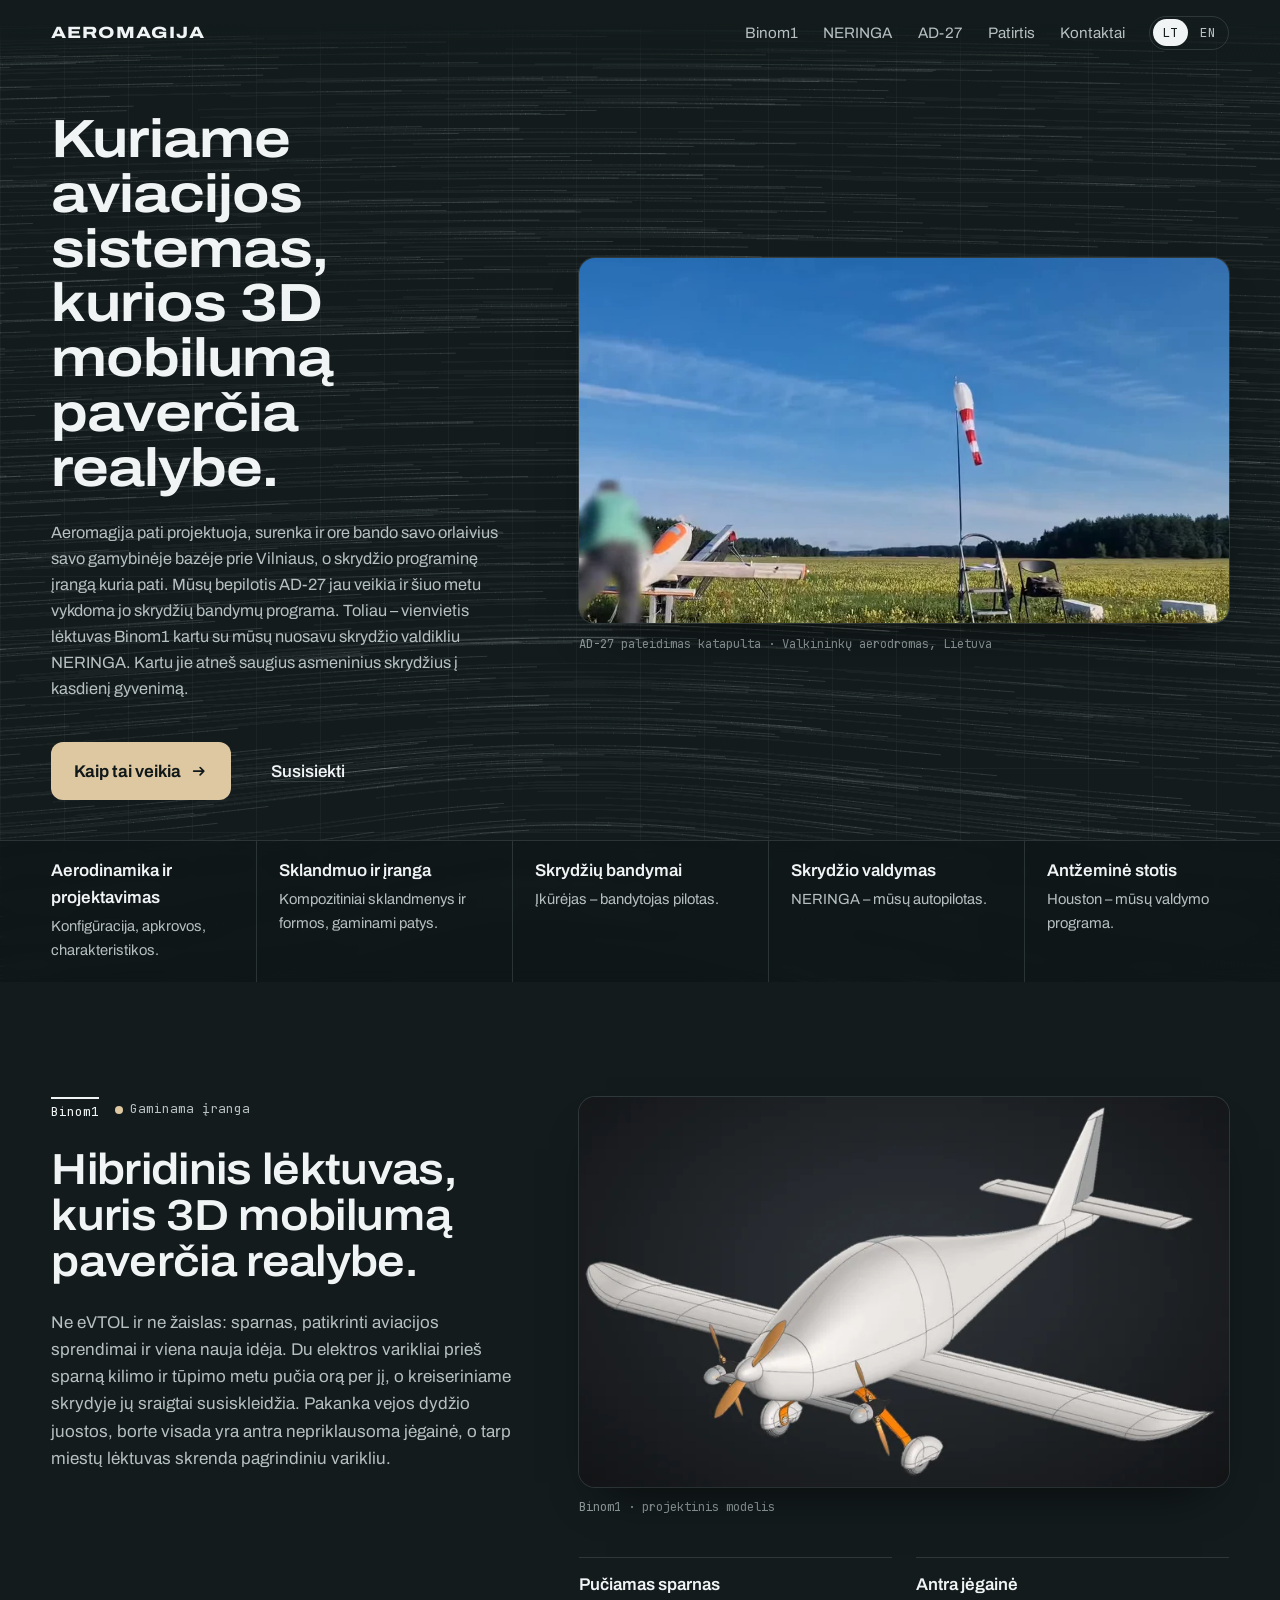
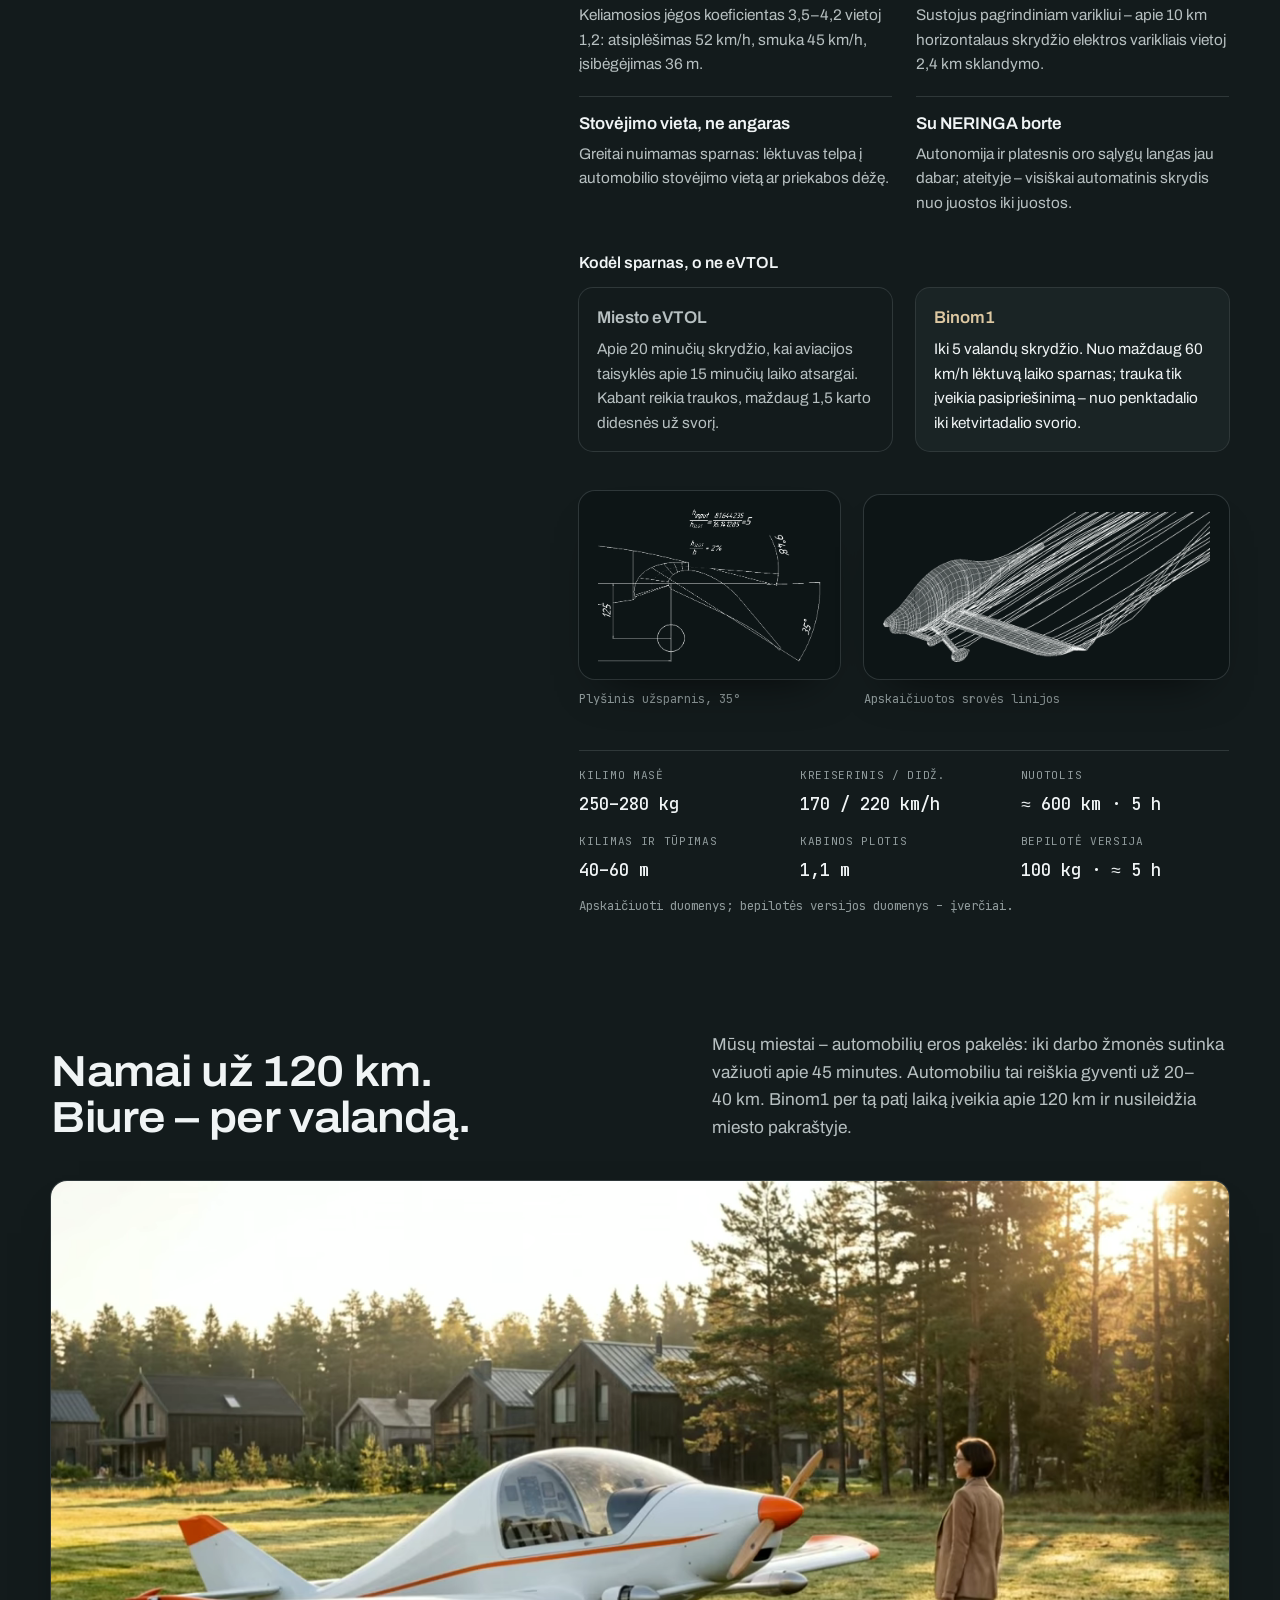
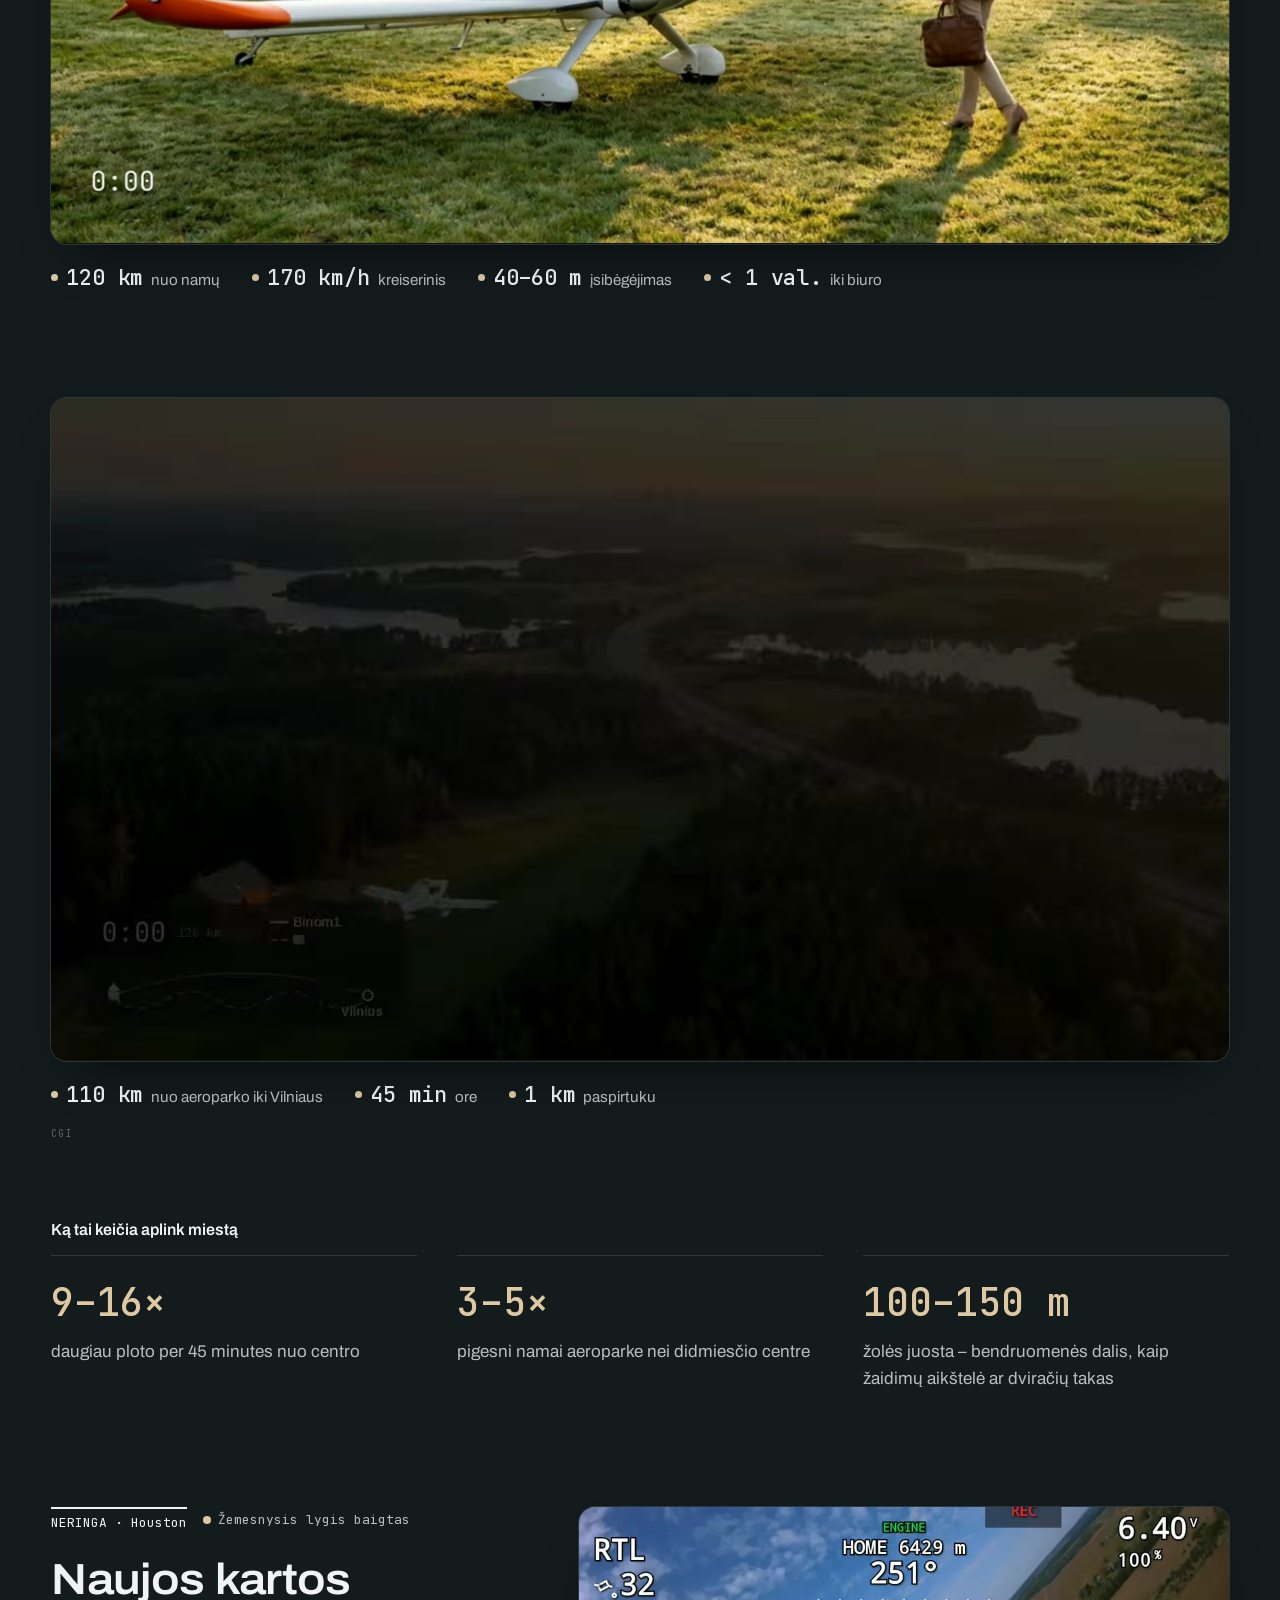
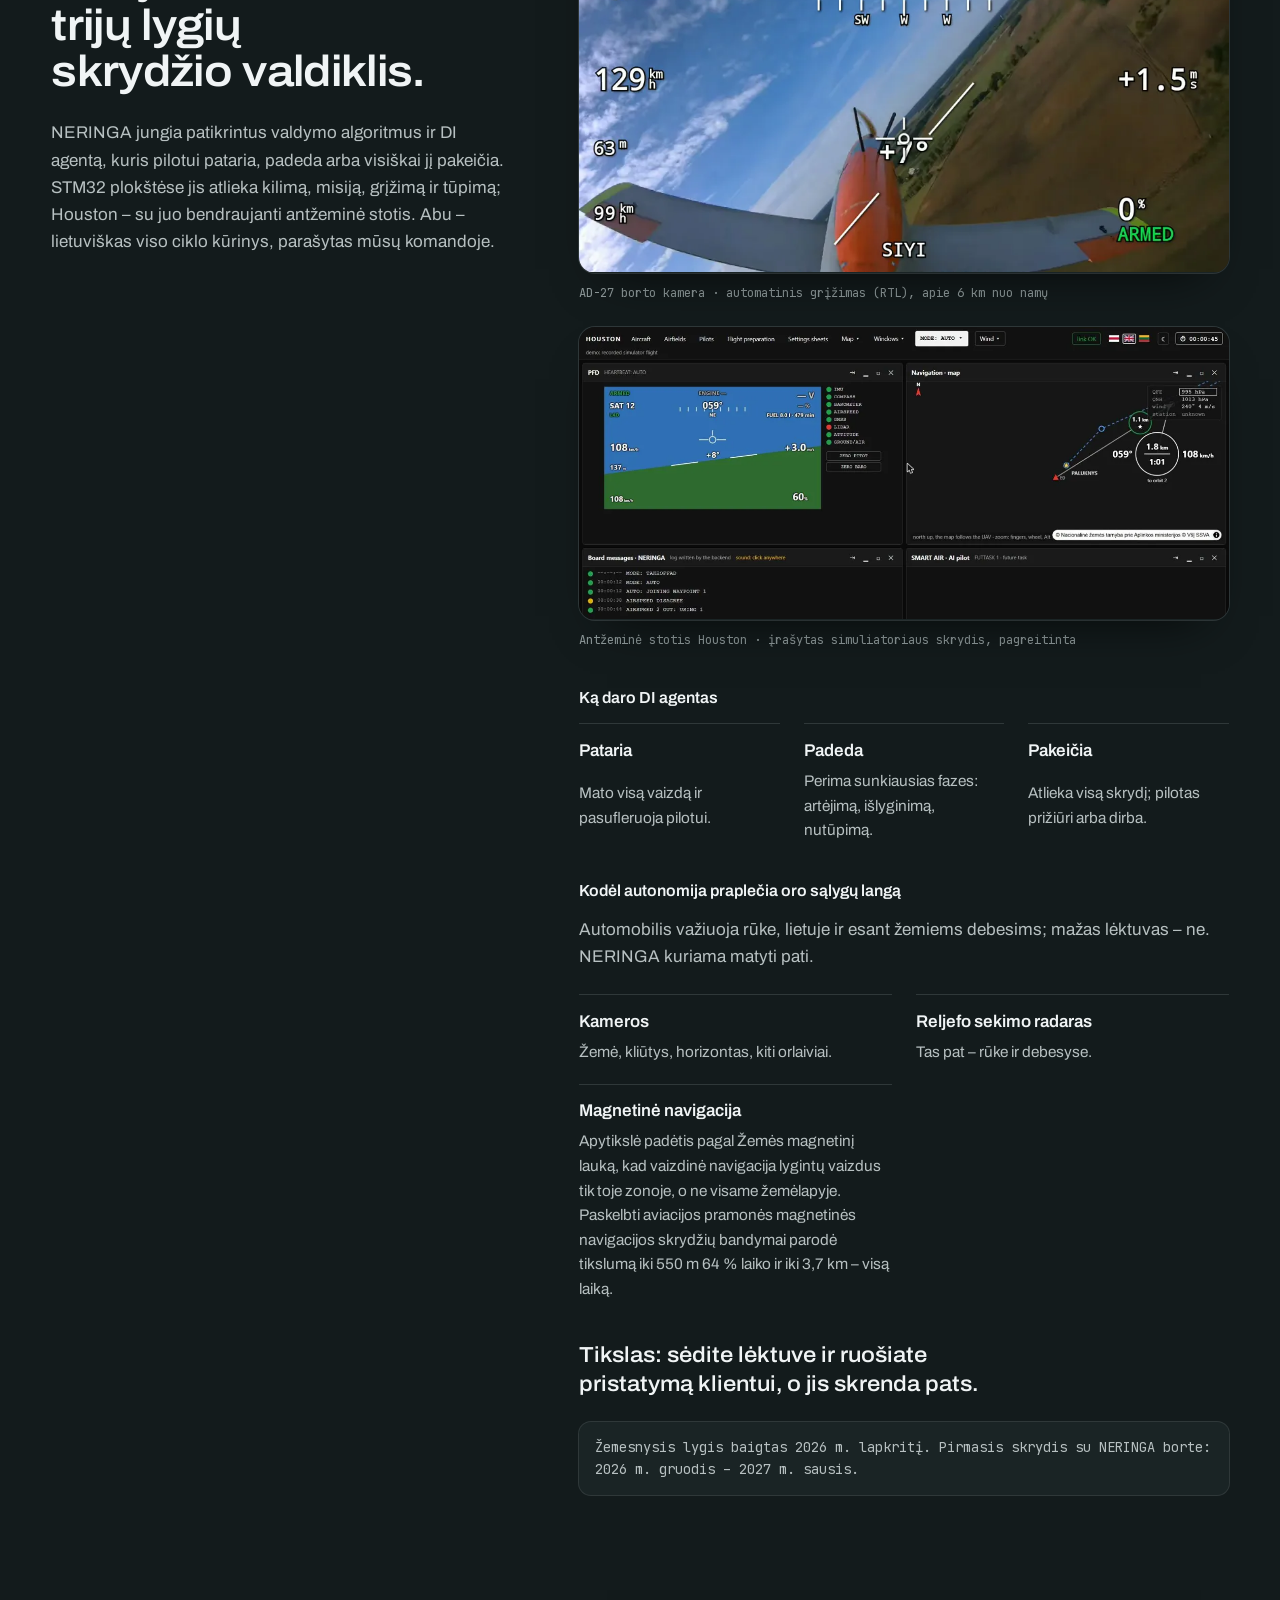
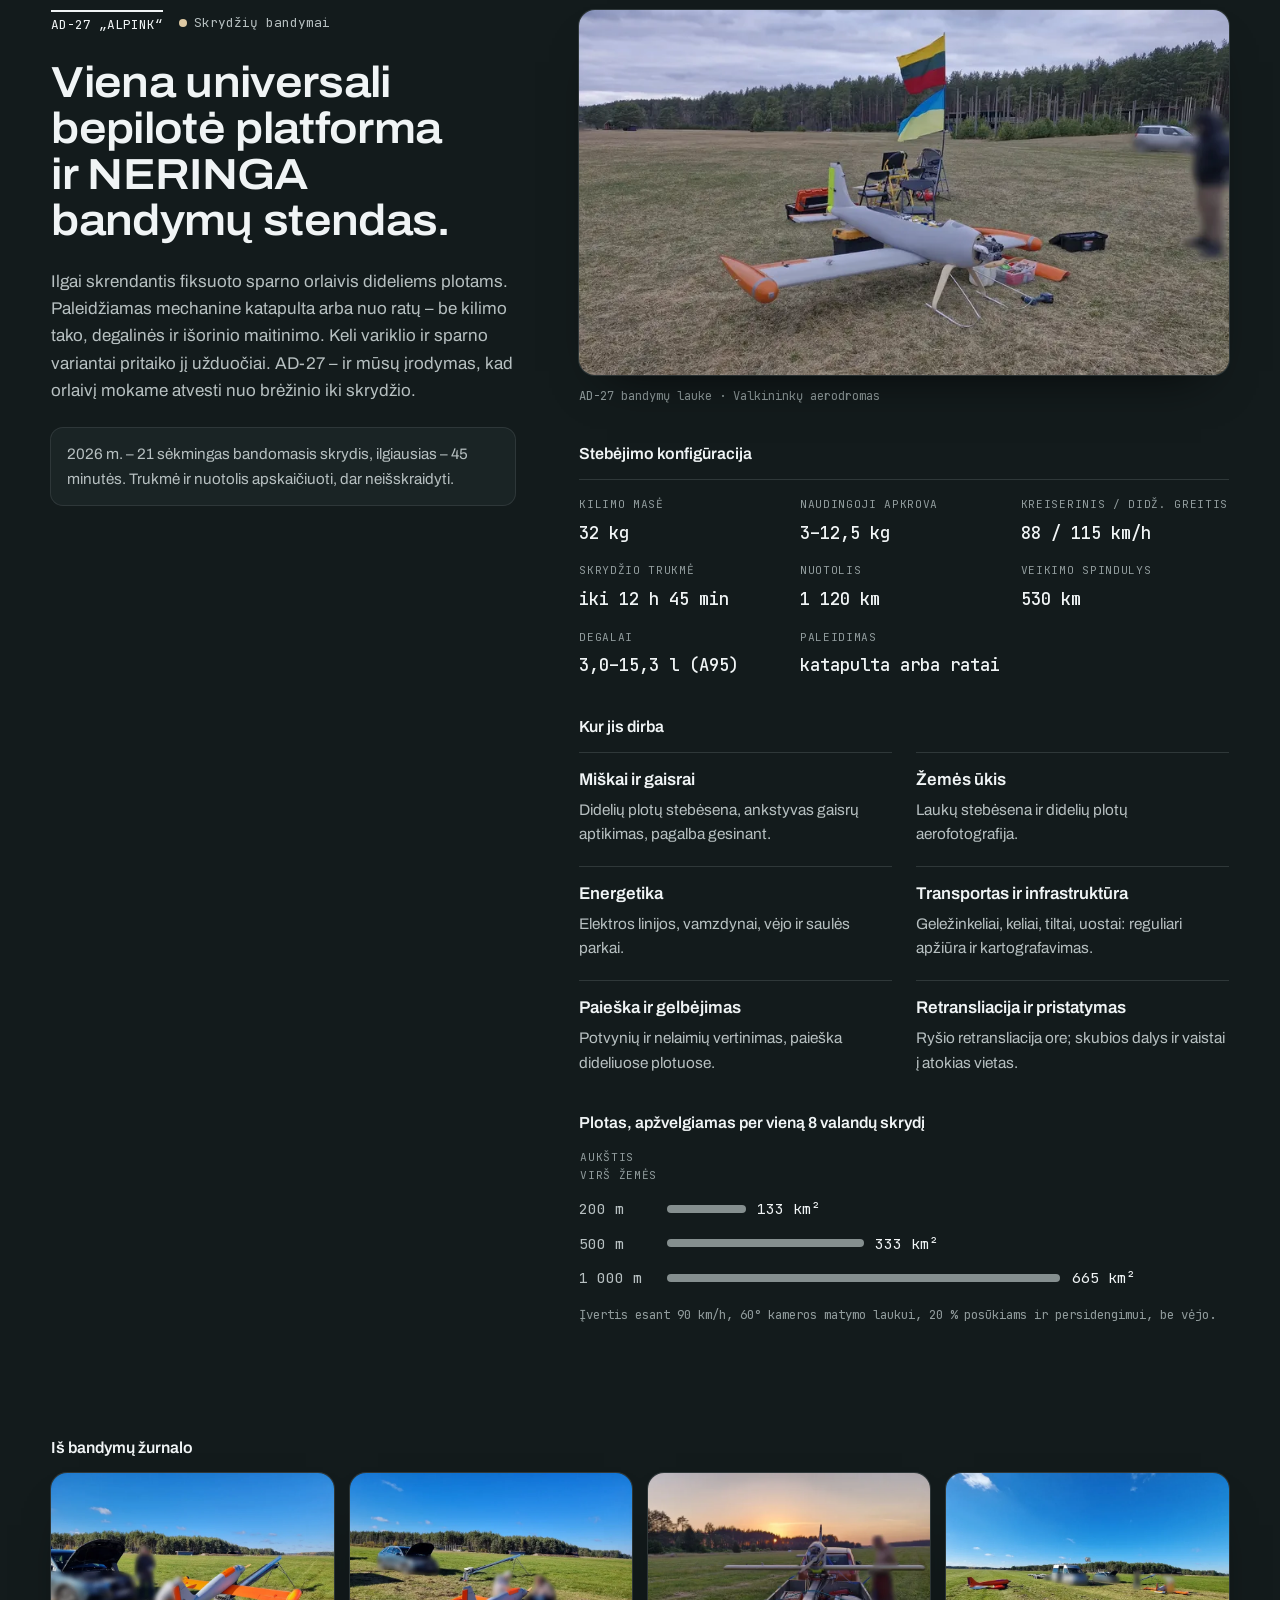
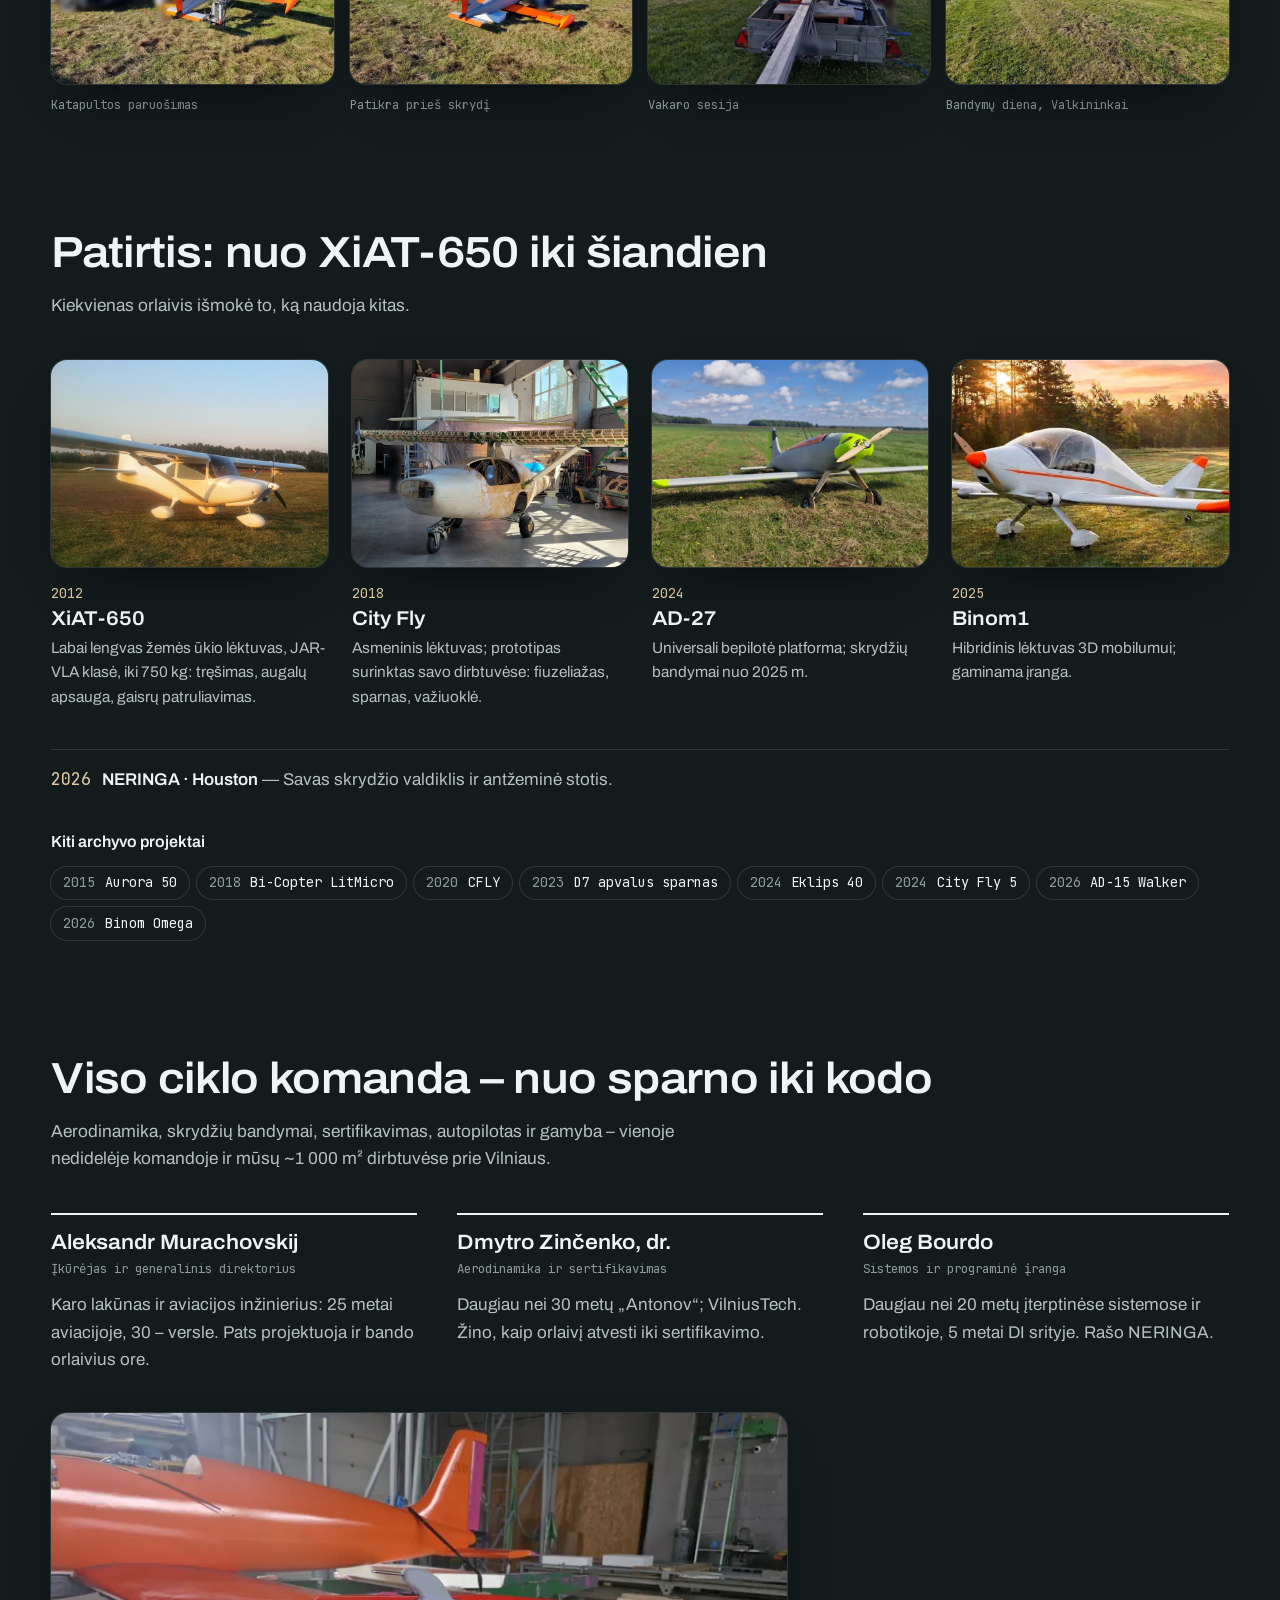
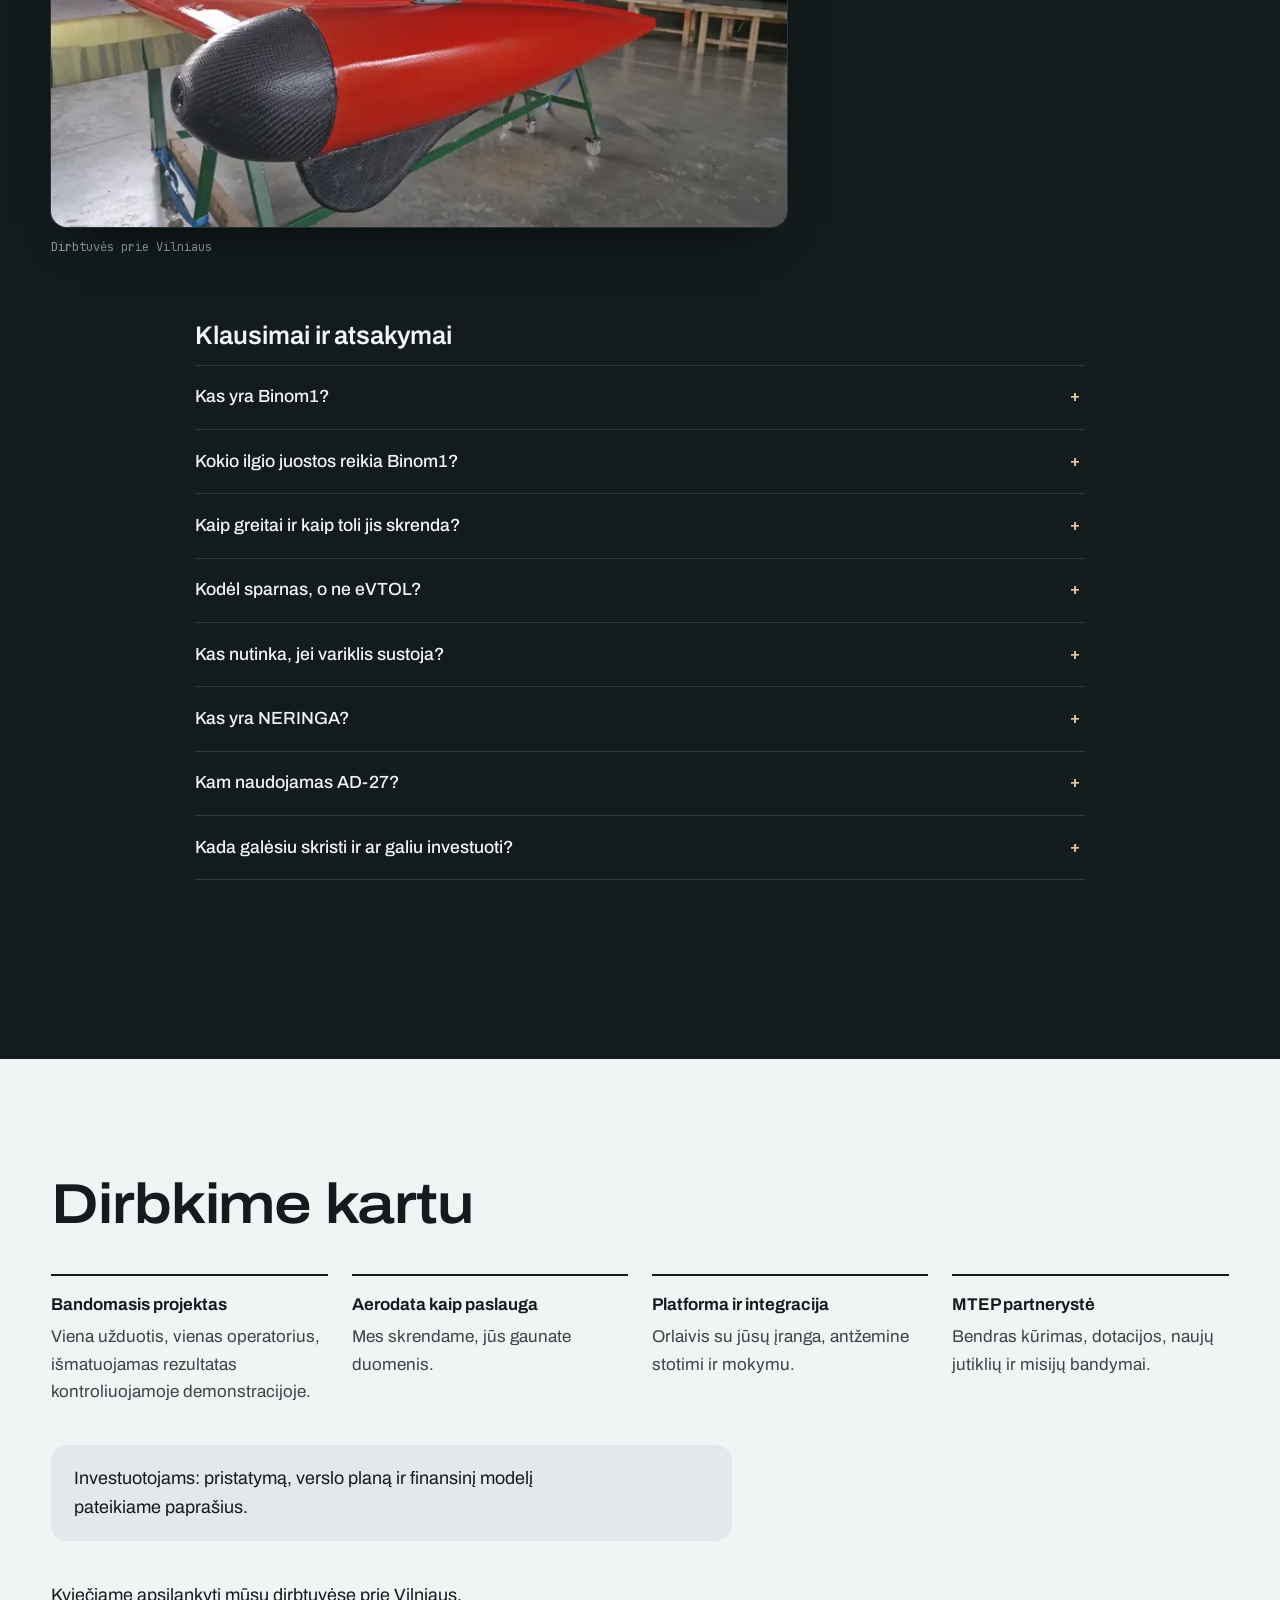
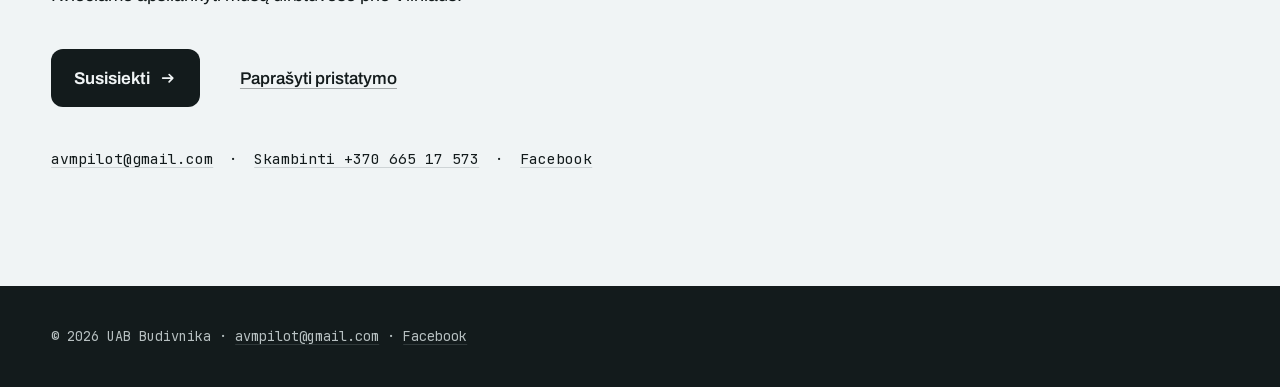
==== commit 45eda5b0: "Second film: switch to the first Vilnius version with Justina; update alt text (EN, LT) Co-Authored-" ====
--- a/docs/lt/index.html
+++ b/docs/lt/index.html
@@ -22,7 +22,7 @@
 <meta name="twitter:card" content="summary_large_image">
 <link rel="icon" href="../favicon.svg" type="image/svg+xml">
 <link rel="preload" href="../assets/fonts/archivo-latin.woff2" as="font" type="font/woff2" crossorigin>
-<link rel="stylesheet" href="../assets/site.css?v=202611222029">
+<link rel="stylesheet" href="../assets/site.css?v=202611222101">
 <script type="application/ld+json">{"@context": "https://schema.org", "@graph": [{"@id": "https://aeromagija.com/#org", "@type": "Organization", "address": {"@type": "PostalAddress", "addressCountry": "LT", "addressLocality": "Vilnius region"}, "alternateName": "Aeromagija", "brand": {"@type": "Brand", "name": "Aeromagija"}, "description": "Aeromagija (UAB Budivnika) Lietuvoje kuria aviacijos sistemas ir technologijas: universali\u0105 bepilot\u0119 platform\u0105 AD-27, hibridin\u012f l\u0117ktuv\u0105 Binom1 3D mobilumui ir skryd\u017eio valdikl\u012f NERINGA.", "email": "avmpilot@gmail.com", "founder": {"@type": "Person", "name": "Alexander Murakhovsky"}, "identifier": "303584855", "knowsAbout": ["light aircraft", "hybrid aircraft", "STOL", "personal air mobility", "unmanned aerial vehicles", "flight control software", "autopilot", "GPS-denied navigation"], "logo": "https://aeromagija.com/favicon.svg", "name": "UAB Budivnika", "sameAs": ["https://www.facebook.com/profile.php?id=61565368421510"], "telephone": "+37066517573", "url": "https://aeromagija.com/"}, {"@type": "Product", "brand": {"@id": "https://aeromagija.com/#org"}, "category": "Hybrid light aircraft", "description": "Vienvietis hibridinis lengvasis l\u0117ktuvas i\u0161 Lietuvos kasdien\u0117ms asmenin\u0117ms kelion\u0117ms oru. Benzininis variklis suka priekin\u012f propeler\u012f; du elektriniai varikliai ant trumpo priekinio sparnelio pu\u010dia or\u0105 per pagrindin\u012f sparn\u0105 kylant ir tupiant, o kreiseriniame skrydyje j\u0173 propeleriai susilanksto.", "image": "https://aeromagija.com/assets/img/exp-binom-1200.webp", "manufacturer": {"@id": "https://aeromagija.com/#org"}, "name": "Binom1"}, {"@type": "Product", "brand": {"@id": "https://aeromagija.com/#org"}, "category": "Unmanned aerial vehicle", "description": "Ilgos trukm\u0117s mi\u0161k\u0173 ir gaisr\u0173, \u017eem\u0117s \u016bkio, elektros linij\u0173, gele\u017einkeli\u0173 steb\u0117jimui, paie\u0161kai ir gelb\u0117jimui. Kyla i\u0161 katapultos arba ant rat\u0173; 2026 m. \u2013 21 bandomasis skrydis.", "image": "https://aeromagija.com/assets/img/exp-ad27-1200.webp", "manufacturer": {"@id": "https://aeromagija.com/#org"}, "name": "AD-27"}, {"@type": "SoftwareApplication", "applicationCategory": "Flight control software", "creator": {"@id": "https://aeromagija.com/#org"}, "description": "M\u016bs\u0173 trij\u0173 lygi\u0173 skryd\u017eio valdiklis: valdymo algoritmai ir DI agentas, kuris pataria pilotui, padeda sunkiausiose faz\u0117se arba skrenda vis\u0105 skryd\u012f. Bandomas su bepilo\u010diu AD-27; Houston \u2013 jo ant\u017eemin\u0117 stotis.", "name": "NERINGA"}, {"@type": "FAQPage", "mainEntity": [{"@type": "Question", "acceptedAnswer": {"@type": "Answer", "text": "Vienvietis hibridinis lengvasis l\u0117ktuvas i\u0161 Lietuvos kasdien\u0117ms asmenin\u0117ms kelion\u0117ms oru. Benzininis variklis suka priekin\u012f propeler\u012f; du elektriniai varikliai ant trumpo priekinio sparnelio pu\u010dia or\u0105 per pagrindin\u012f sparn\u0105 kylant ir tupiant, o kreiseriniame skrydyje j\u0173 propeleriai susilanksto."}, "name": "Kas yra Binom1?"}, {"@type": "Question", "acceptedAnswer": {"@type": "Answer", "text": "Apie 40\u201360 m kilti ir t\u016bpti: pakanka 100\u2013150 m nu\u0161ienautos \u017eol\u0117s juostos, kaip kaimo pievel\u0117s. Smukos greitis \u2013 45 km/h."}, "name": "Kokio ilgio juostos reikia Binom1?"}, {"@type": "Question", "acceptedAnswer": {"@type": "Answer", "text": "Kreiserinis greitis 170 km/h, did\u017eiausias 220 km/h, nuotolis apie 600 km arba 5 valandos (apskai\u010diuota). I\u0161 aeroparko u\u017e 110 km iki Vilniaus \u2013 apie 45 minut\u0117s."}, "name": "Kaip greitai ir kaip toli jis skrenda?"}, {"@type": "Question", "acceptedAnswer": {"@type": "Answer", "text": "Miesto eVTOL skrenda apie 20 minu\u010di\u0173, o aviacijos taisykl\u0117s reikalauja apie 15 minu\u010di\u0173 atsargos. Binom1 skrenda iki 5 valand\u0173, nes j\u012f ne\u0161a sparnas; trauka turi \u012fveikti tik pasiprie\u0161inim\u0105."}, "name": "Kod\u0117l sparnas, o ne eVTOL?"}, {"@type": "Question", "acceptedAnswer": {"@type": "Answer", "text": "Elektriniai varikliai \u2013 antra nepriklausoma j\u0117gain\u0117: apie 10 km horizontalaus skryd\u017eio vietoj 2,4 km sklandymo."}, "name": "Kas nutinka, jei variklis sustoja?"}, {"@type": "Question", "acceptedAnswer": {"@type": "Answer", "text": "M\u016bs\u0173 trij\u0173 lygi\u0173 skryd\u017eio valdiklis: valdymo algoritmai ir DI agentas, kuris pataria pilotui, padeda sunkiausiose faz\u0117se arba skrenda vis\u0105 skryd\u012f. Bandomas su bepilo\u010diu AD-27; Houston \u2013 jo ant\u017eemin\u0117 stotis."}, "name": "Kas yra NERINGA?"}, {"@type": "Question", "acceptedAnswer": {"@type": "Answer", "text": "Ilgos trukm\u0117s mi\u0161k\u0173 ir gaisr\u0173, \u017eem\u0117s \u016bkio, elektros linij\u0173, gele\u017einkeli\u0173 steb\u0117jimui, paie\u0161kai ir gelb\u0117jimui. Kyla i\u0161 katapultos arba ant rat\u0173; 2026 m. \u2013 21 bandomasis skrydis."}, "name": "Kam naudojamas AD-27?"}, {"@type": "Question", "acceptedAnswer": {"@type": "Answer", "text": "Binom1 \u012frankiai gaminami, kitas \u017eingsnis \u2013 prototipas. D\u0117l partneryst\u0117s, bandom\u0173j\u0173 projekt\u0173 ar investuotojo pristatymo ra\u0161ykite avmpilot@gmail.com."}, "name": "Kada gal\u0117siu skristi ir ar galiu investuoti?"}]}]}</script>
 </head>
 <body>
@@ -134,7 +134,7 @@
   </figure>
   <figure class="film__stage film__stage--vilnius">
     <div class="frame frame--film">
-      <video muted loop playsinline preload="none" poster="../assets/video/vilnius-poster.webp" aria-label="Filmas: modernus aeroparko kvartalas su žolės pakilimo taku viduryje; pilotas eina prie savo Binom1 prie angaro ir pakyla; žemėlapyje – 25, 50 ir 100 km spinduliai aplink Vilnių ir 45 minučių skrydis iš aeroparko už 110 km, o automobilis per tą laiką įveikia apie trečdalį kelio; Binom1 artėja palei Nerį, o kelionė baigiama paspirtuku." data-autoplay>
+      <video muted loop playsinline preload="none" poster="../assets/video/vilnius-poster.webp" aria-label="Filmas: Binom1 pakyla nuo žolės juostos tarp miškų ir ežerų; laikrodis ir mini žemėlapis rodo 45 minučių skrydį į Vilnių; lėktuvas nusileidžia ant Neries kranto prie miesto centro, o Justina toliau važiuoja paspirtuku." data-autoplay>
         <source src="../assets/video/vilnius.webm" type="video/webm">
         <source src="../assets/video/vilnius.mp4" type="video/mp4">
       </video>
@@ -341,7 +341,7 @@
   <p>© 2026 UAB Budivnika · <a href="mailto:avmpilot@gmail.com">avmpilot@gmail.com</a> · <a href="https://www.facebook.com/profile.php?id=61565368421510" target="_blank" rel="noopener">Facebook</a></p>
 </footer>
 
-<script src="../assets/tunnel.js?v=202611222029" defer></script>
-<script src="../assets/film.js?v=202611222029" defer></script>
+<script src="../assets/tunnel.js?v=202611222101" defer></script>
+<script src="../assets/film.js?v=202611222101" defer></script>
 </body>
 </html>
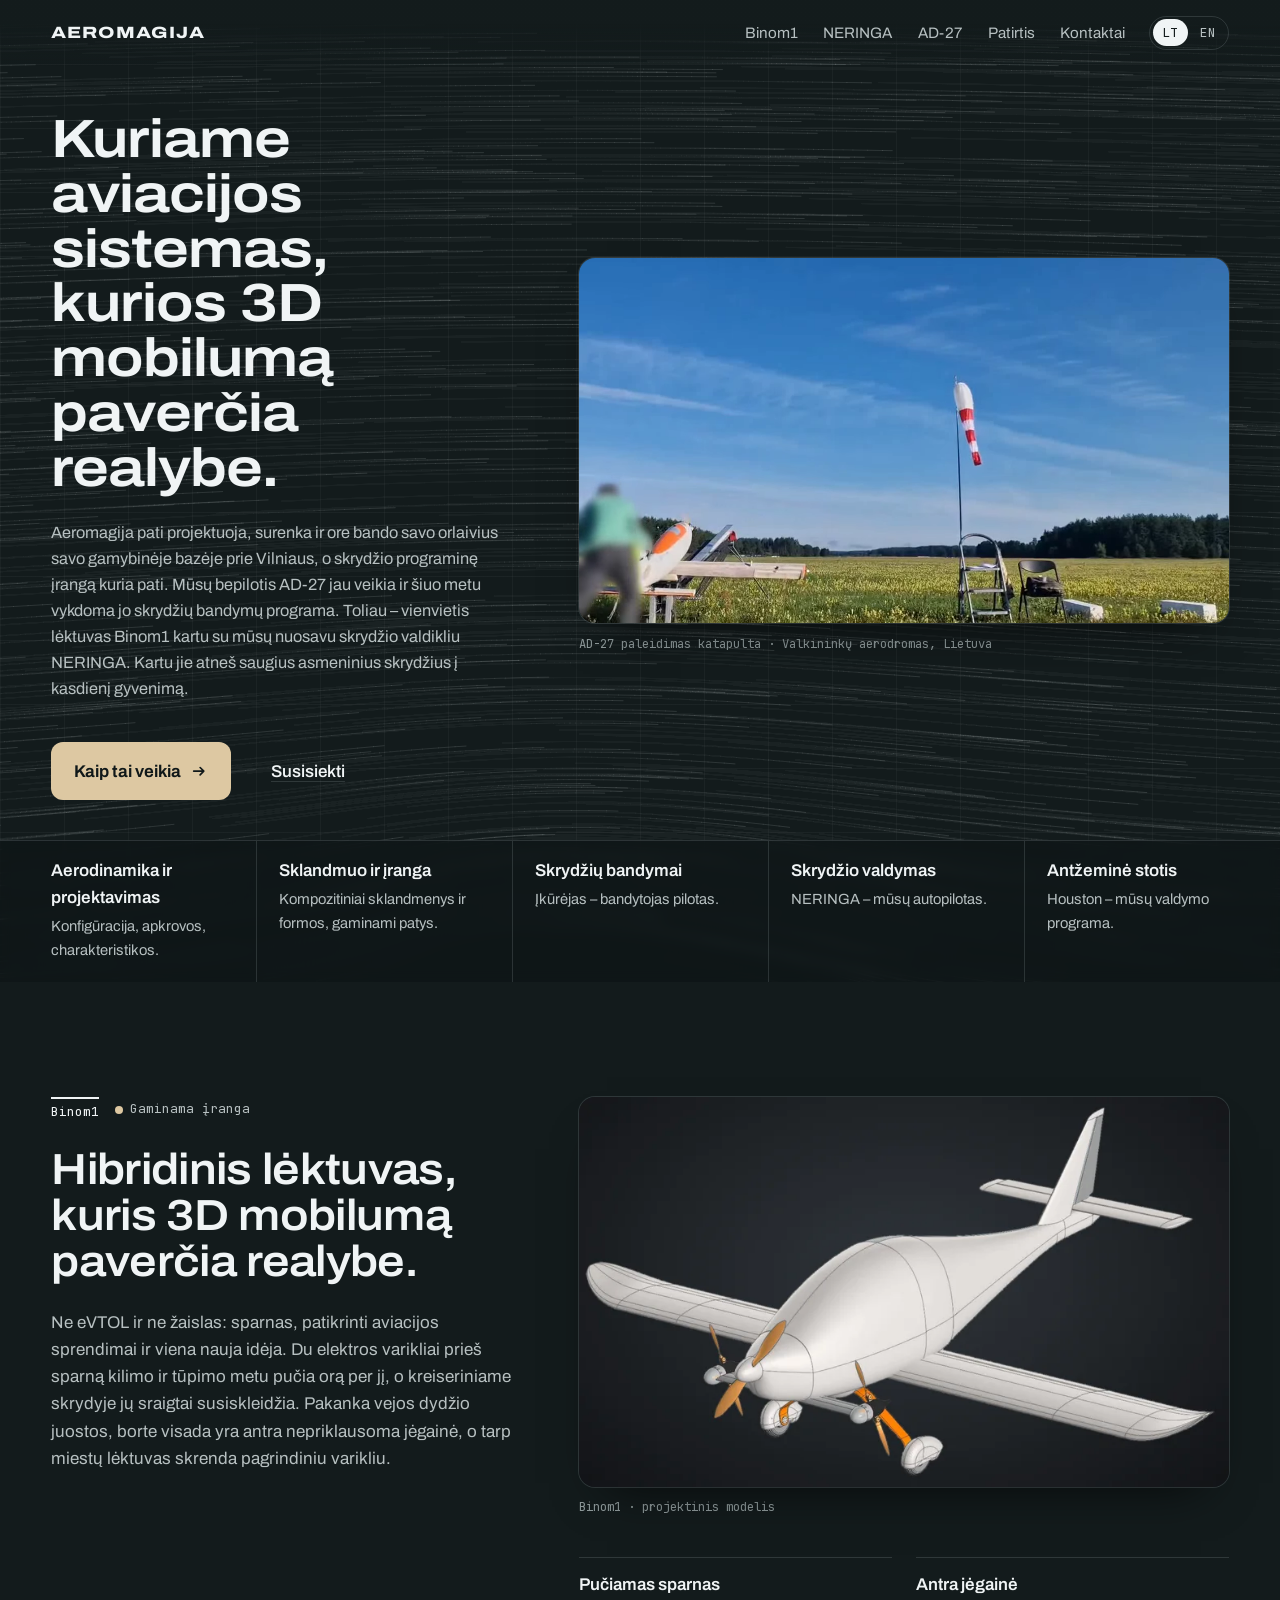
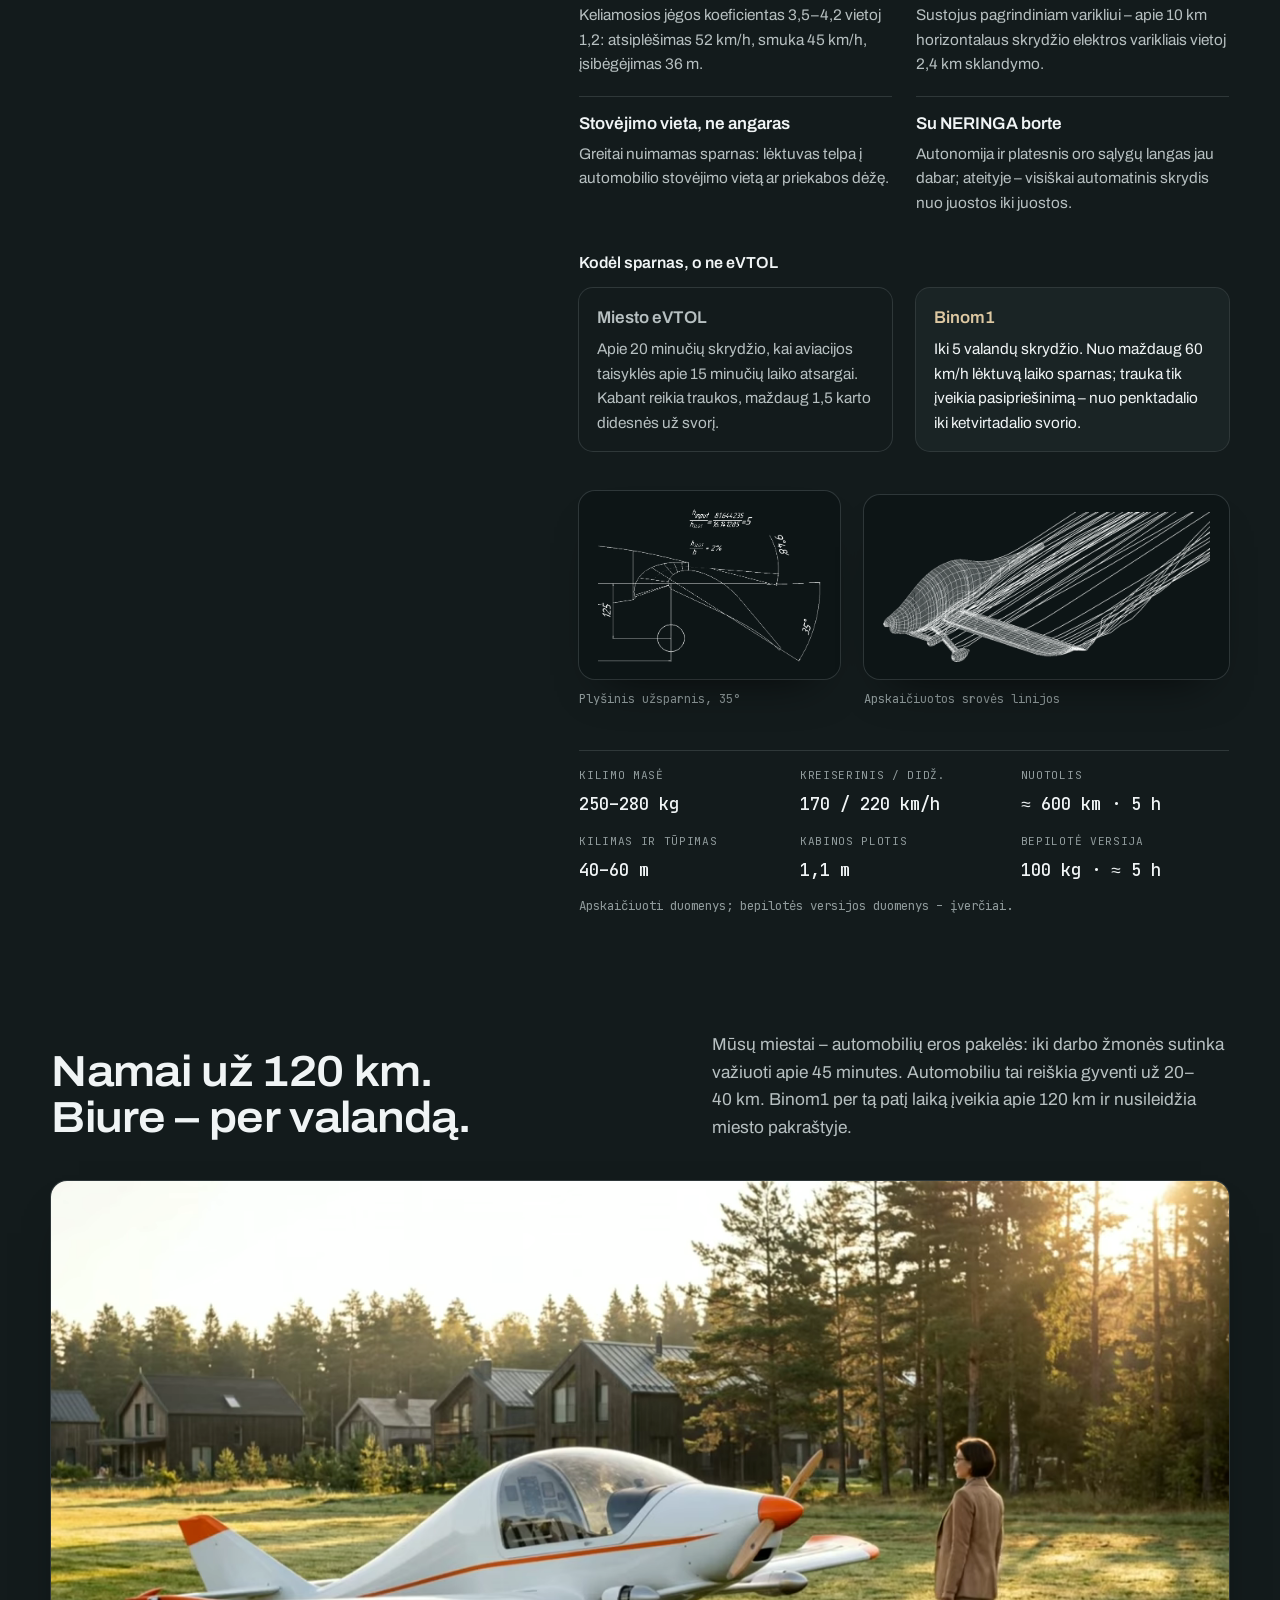
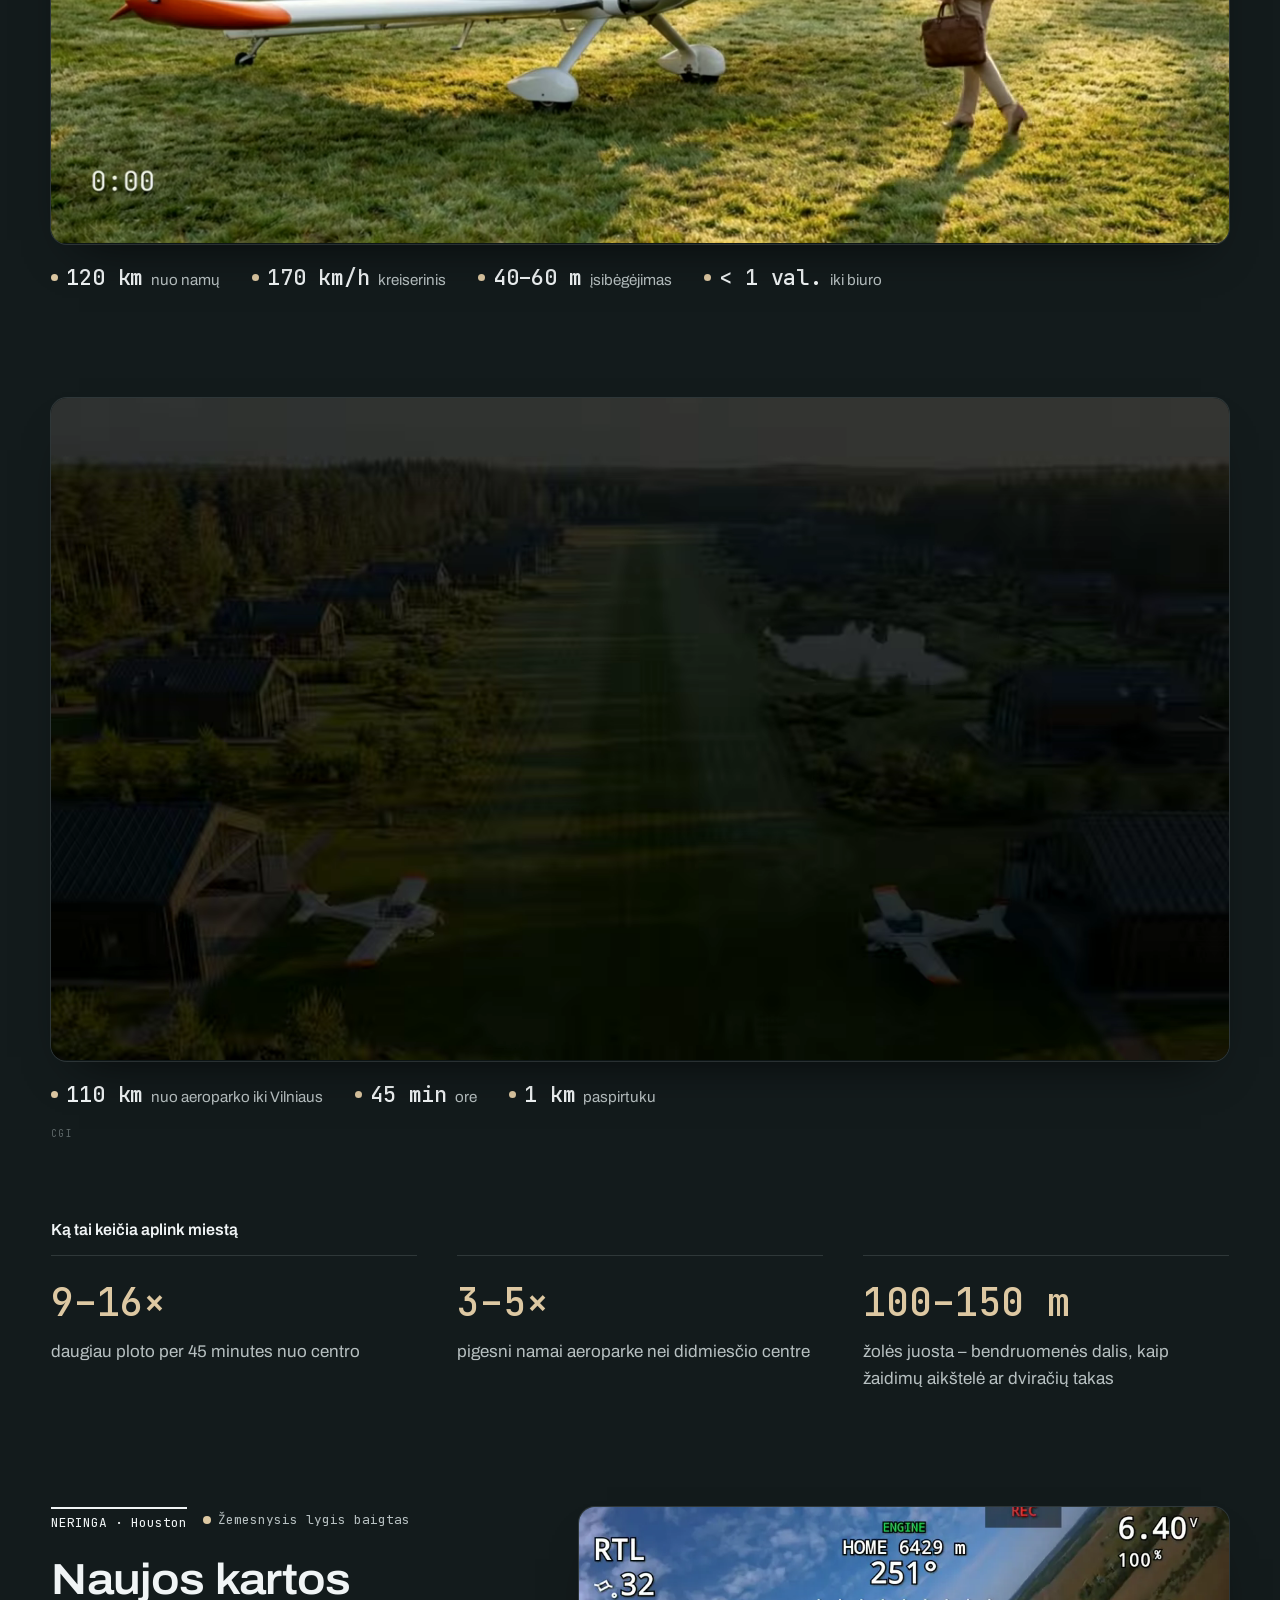
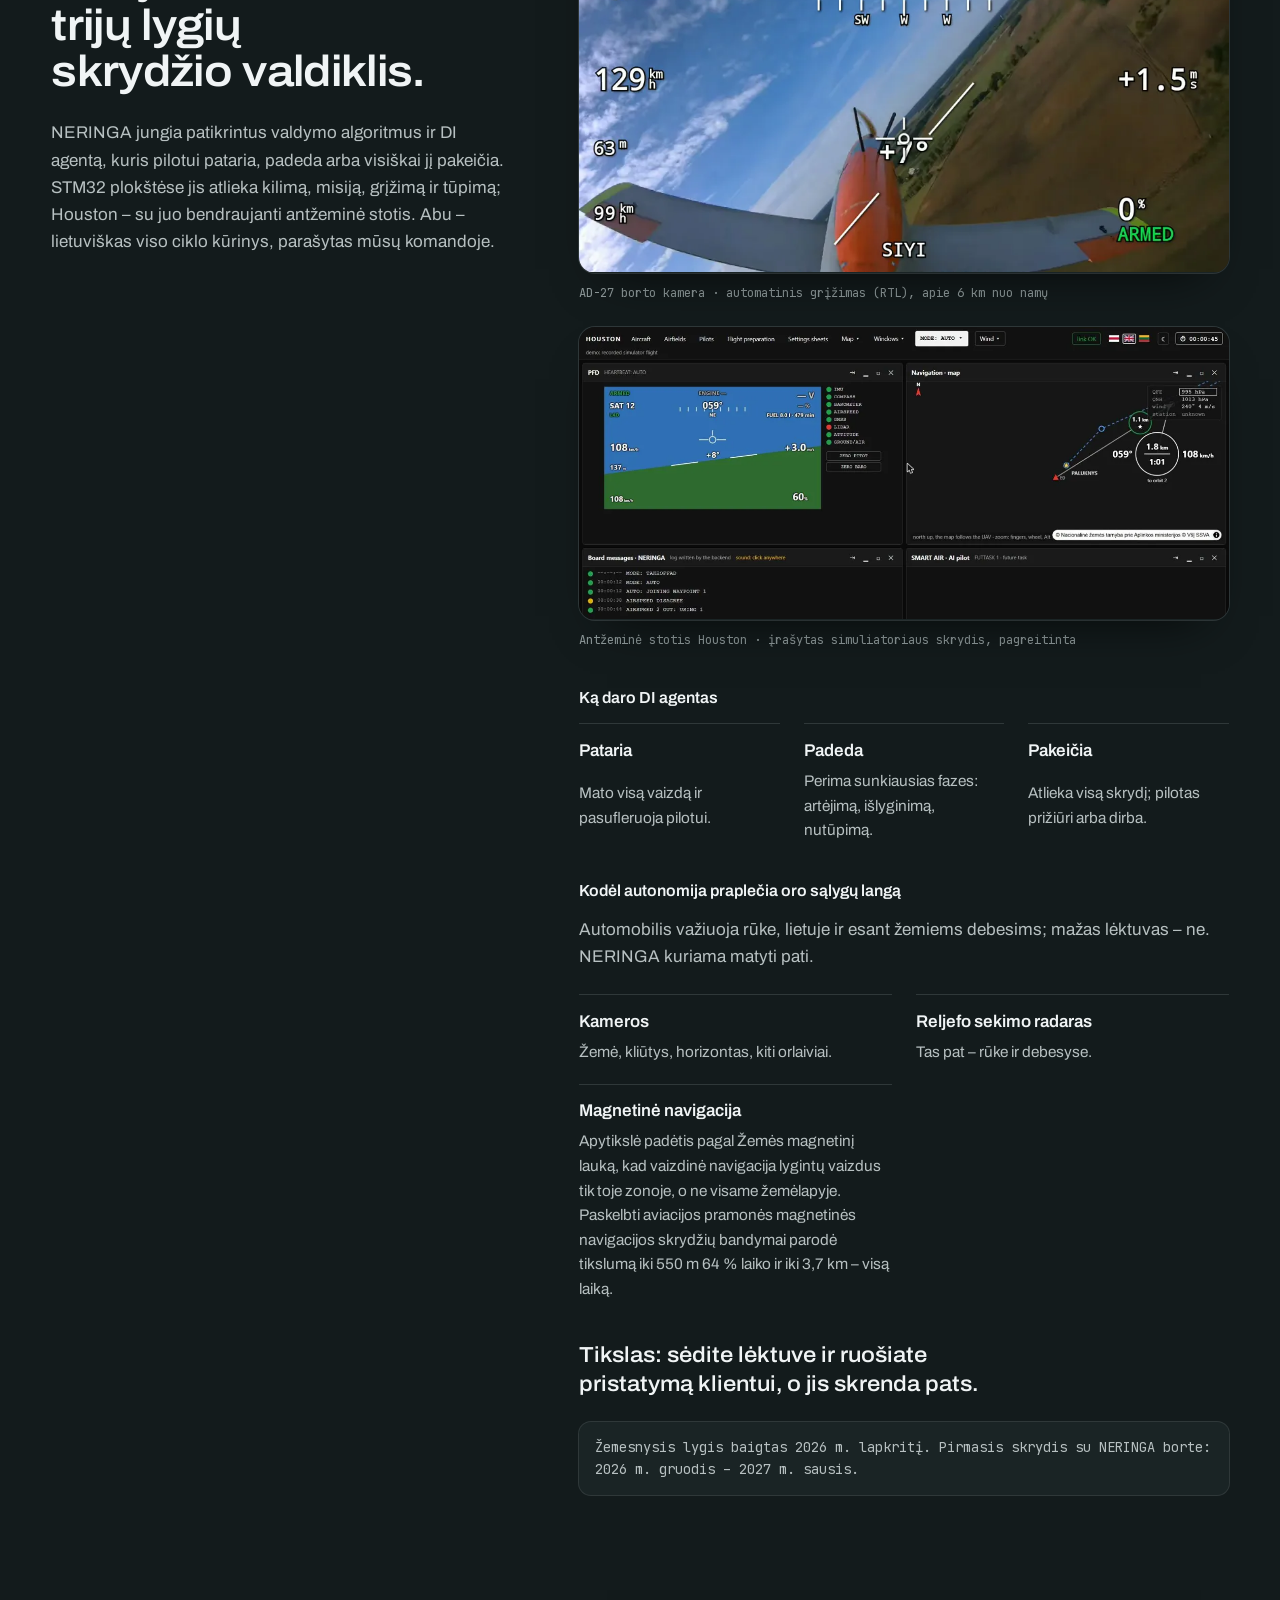
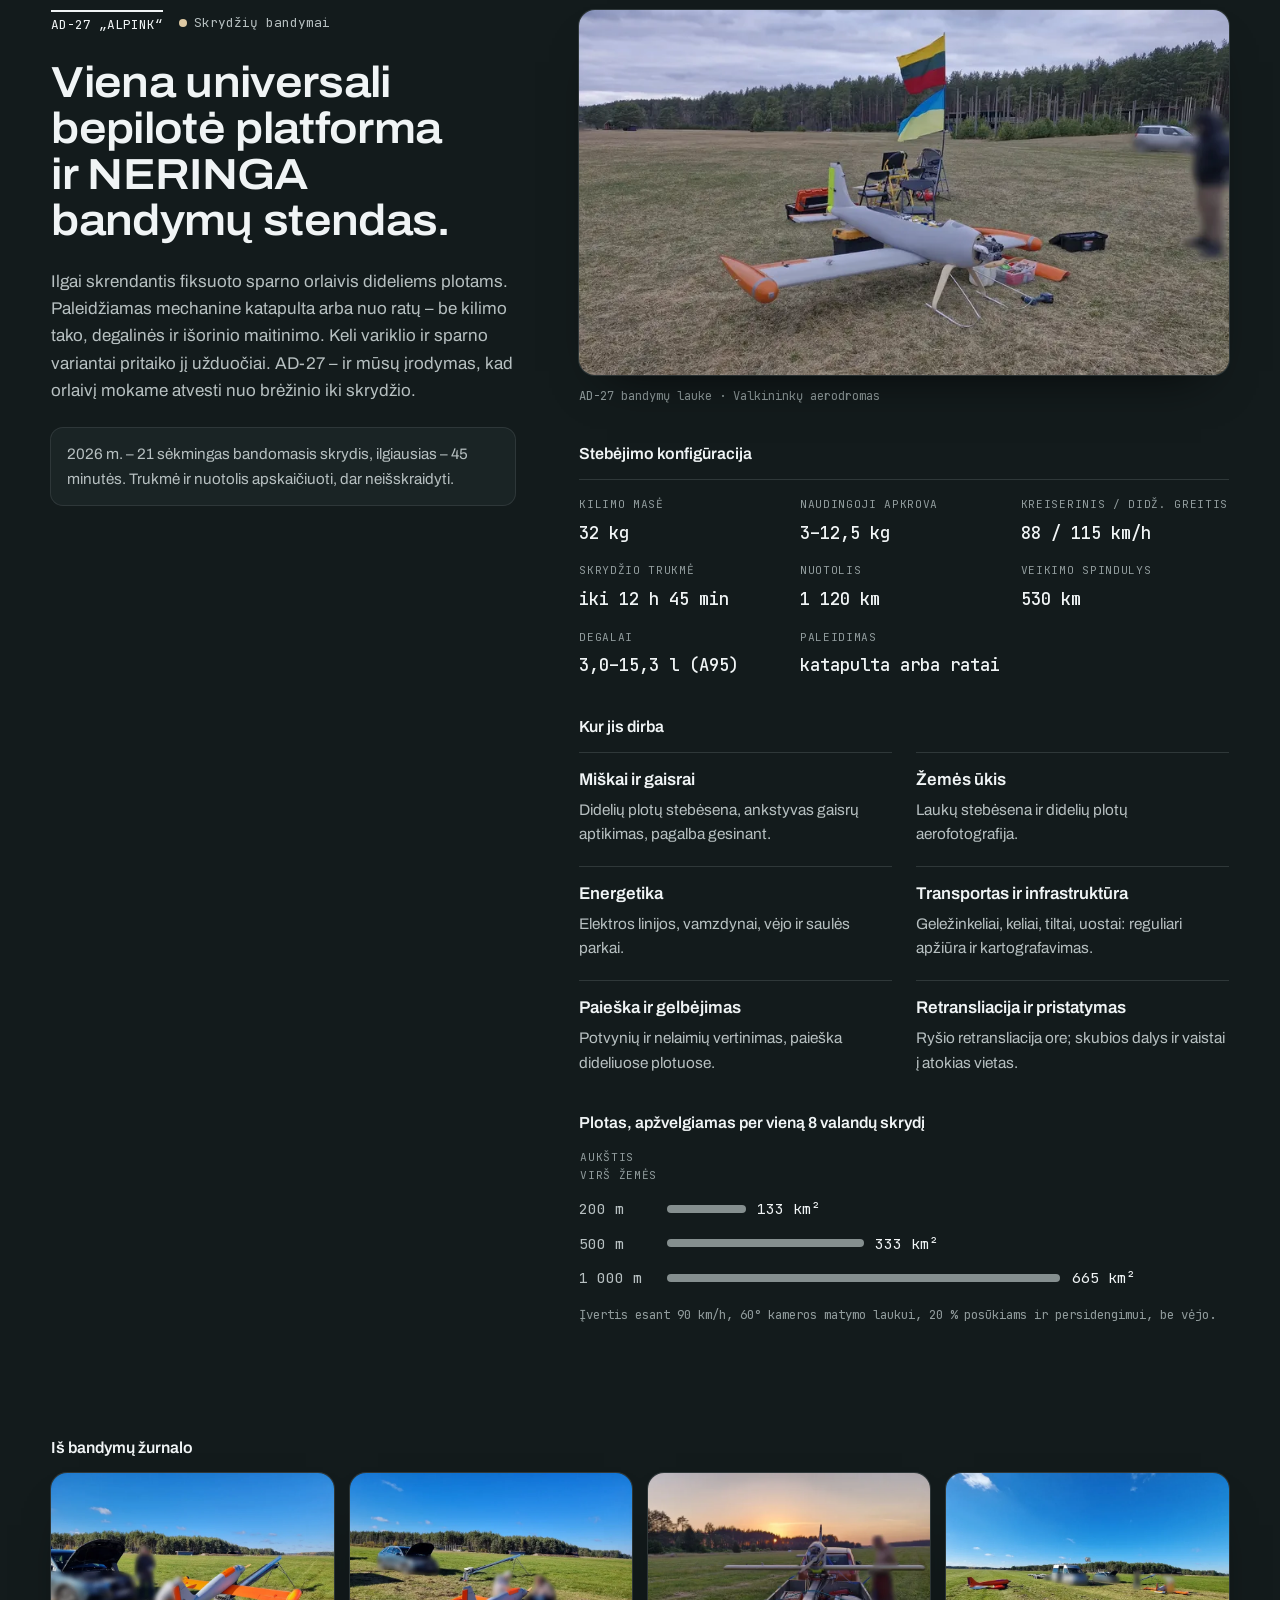
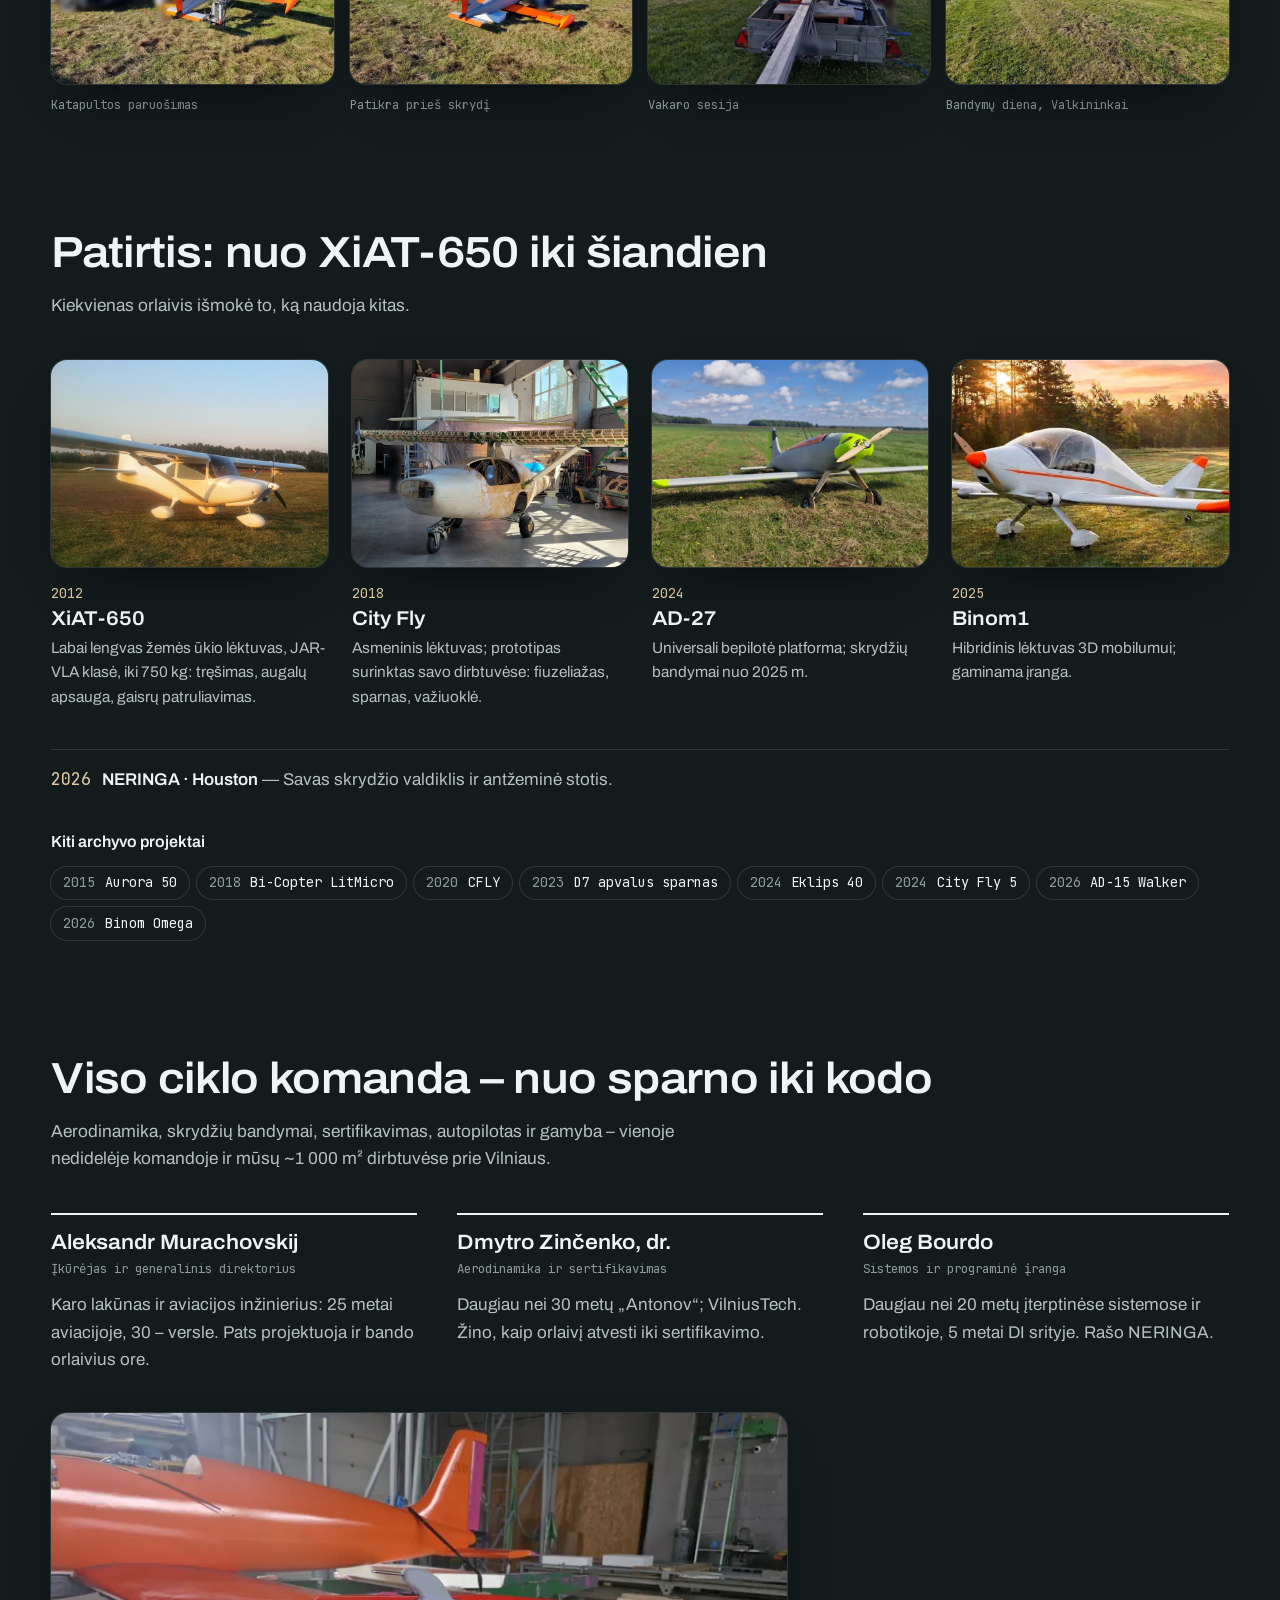
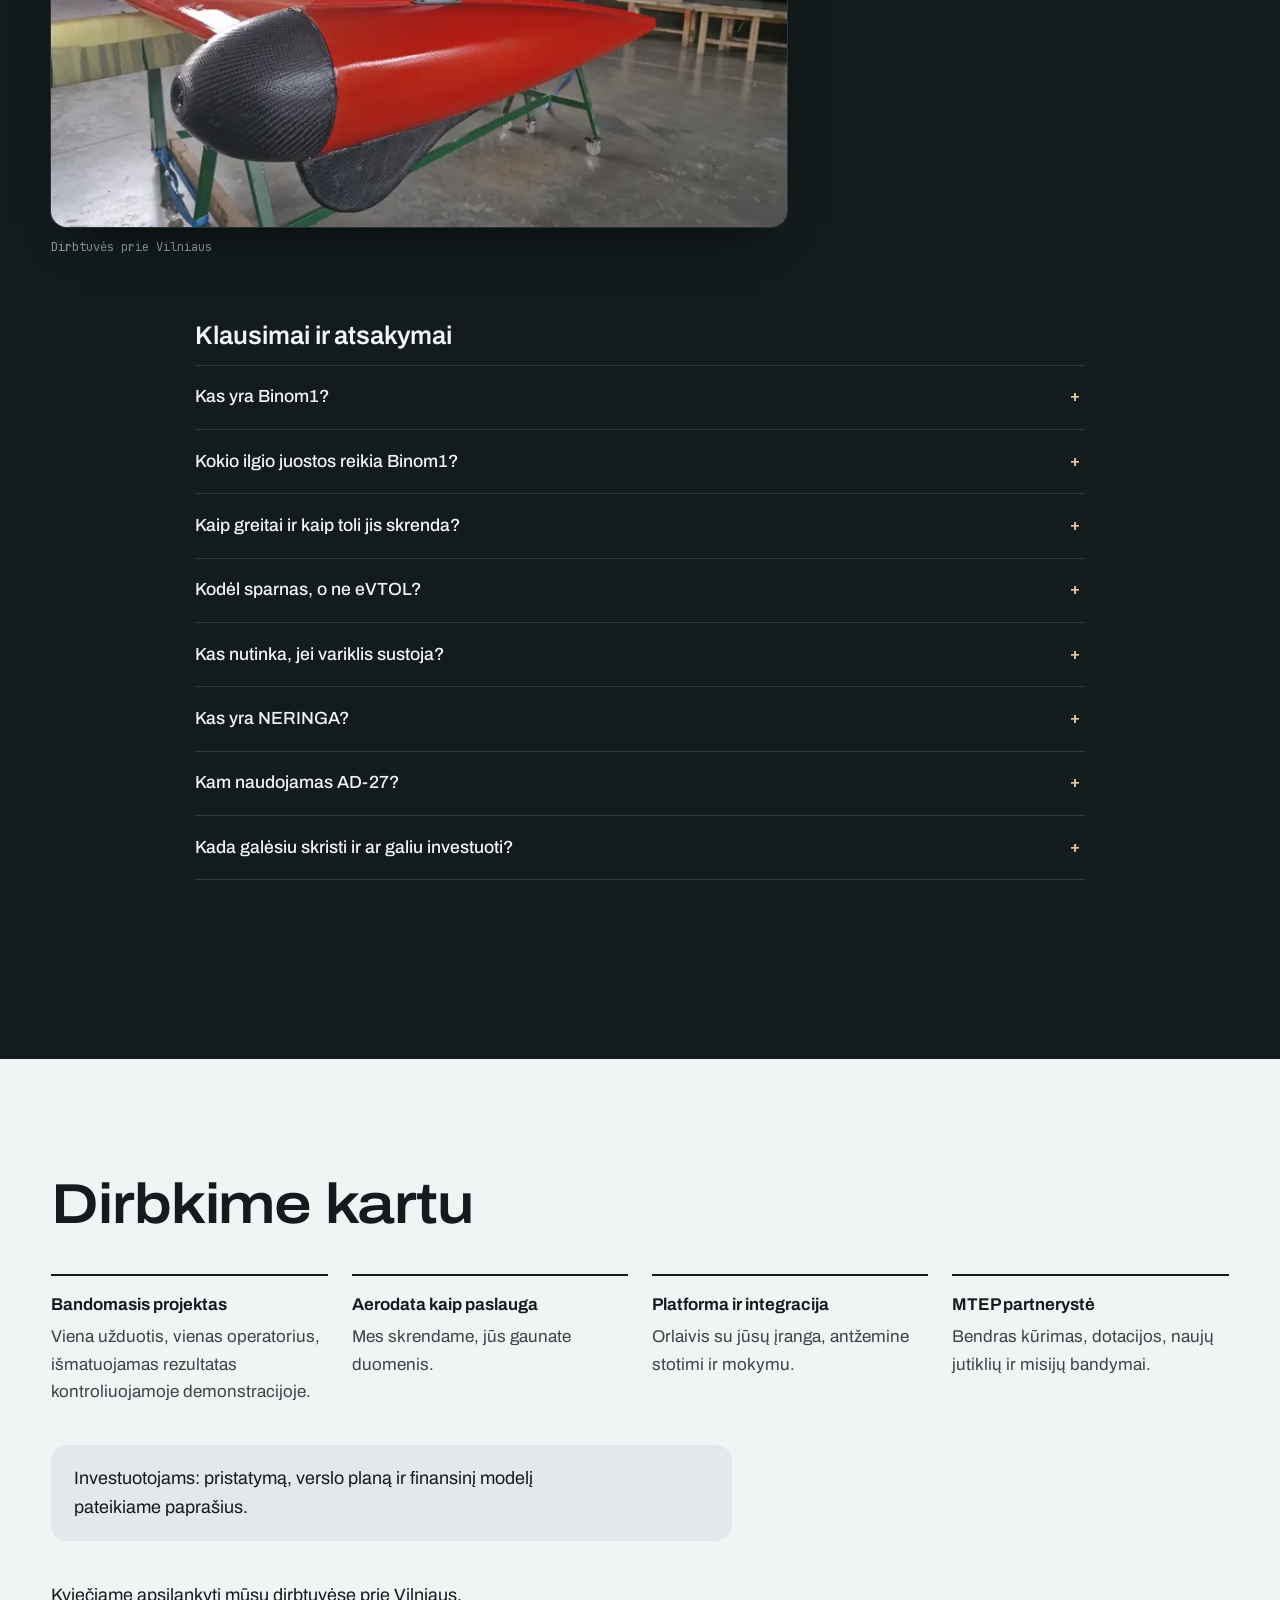
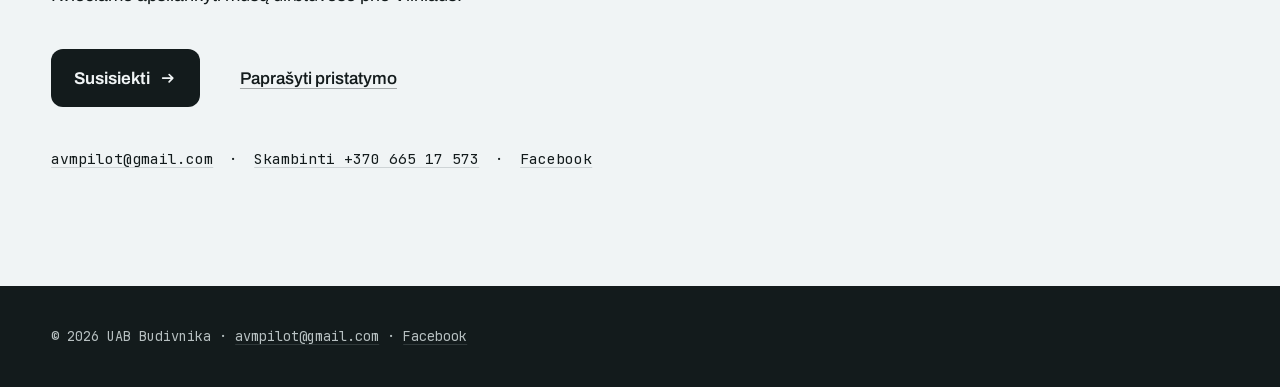
==== commit 26bf9a7b: "Revert second film to the approved Vilnius version (tail-wheel Binom1) Co-Authored-By: Claude Opus 5" ====
--- a/docs/lt/index.html
+++ b/docs/lt/index.html
@@ -22,7 +22,7 @@
 <meta name="twitter:card" content="summary_large_image">
 <link rel="icon" href="../favicon.svg" type="image/svg+xml">
 <link rel="preload" href="../assets/fonts/archivo-latin.woff2" as="font" type="font/woff2" crossorigin>
-<link rel="stylesheet" href="../assets/site.css?v=202611222101">
+<link rel="stylesheet" href="../assets/site.css?v=202611222029">
 <script type="application/ld+json">{"@context": "https://schema.org", "@graph": [{"@id": "https://aeromagija.com/#org", "@type": "Organization", "address": {"@type": "PostalAddress", "addressCountry": "LT", "addressLocality": "Vilnius region"}, "alternateName": "Aeromagija", "brand": {"@type": "Brand", "name": "Aeromagija"}, "description": "Aeromagija (UAB Budivnika) Lietuvoje kuria aviacijos sistemas ir technologijas: universali\u0105 bepilot\u0119 platform\u0105 AD-27, hibridin\u012f l\u0117ktuv\u0105 Binom1 3D mobilumui ir skryd\u017eio valdikl\u012f NERINGA.", "email": "avmpilot@gmail.com", "founder": {"@type": "Person", "name": "Alexander Murakhovsky"}, "identifier": "303584855", "knowsAbout": ["light aircraft", "hybrid aircraft", "STOL", "personal air mobility", "unmanned aerial vehicles", "flight control software", "autopilot", "GPS-denied navigation"], "logo": "https://aeromagija.com/favicon.svg", "name": "UAB Budivnika", "sameAs": ["https://www.facebook.com/profile.php?id=61565368421510"], "telephone": "+37066517573", "url": "https://aeromagija.com/"}, {"@type": "Product", "brand": {"@id": "https://aeromagija.com/#org"}, "category": "Hybrid light aircraft", "description": "Vienvietis hibridinis lengvasis l\u0117ktuvas i\u0161 Lietuvos kasdien\u0117ms asmenin\u0117ms kelion\u0117ms oru. Benzininis variklis suka priekin\u012f propeler\u012f; du elektriniai varikliai ant trumpo priekinio sparnelio pu\u010dia or\u0105 per pagrindin\u012f sparn\u0105 kylant ir tupiant, o kreiseriniame skrydyje j\u0173 propeleriai susilanksto.", "image": "https://aeromagija.com/assets/img/exp-binom-1200.webp", "manufacturer": {"@id": "https://aeromagija.com/#org"}, "name": "Binom1"}, {"@type": "Product", "brand": {"@id": "https://aeromagija.com/#org"}, "category": "Unmanned aerial vehicle", "description": "Ilgos trukm\u0117s mi\u0161k\u0173 ir gaisr\u0173, \u017eem\u0117s \u016bkio, elektros linij\u0173, gele\u017einkeli\u0173 steb\u0117jimui, paie\u0161kai ir gelb\u0117jimui. Kyla i\u0161 katapultos arba ant rat\u0173; 2026 m. \u2013 21 bandomasis skrydis.", "image": "https://aeromagija.com/assets/img/exp-ad27-1200.webp", "manufacturer": {"@id": "https://aeromagija.com/#org"}, "name": "AD-27"}, {"@type": "SoftwareApplication", "applicationCategory": "Flight control software", "creator": {"@id": "https://aeromagija.com/#org"}, "description": "M\u016bs\u0173 trij\u0173 lygi\u0173 skryd\u017eio valdiklis: valdymo algoritmai ir DI agentas, kuris pataria pilotui, padeda sunkiausiose faz\u0117se arba skrenda vis\u0105 skryd\u012f. Bandomas su bepilo\u010diu AD-27; Houston \u2013 jo ant\u017eemin\u0117 stotis.", "name": "NERINGA"}, {"@type": "FAQPage", "mainEntity": [{"@type": "Question", "acceptedAnswer": {"@type": "Answer", "text": "Vienvietis hibridinis lengvasis l\u0117ktuvas i\u0161 Lietuvos kasdien\u0117ms asmenin\u0117ms kelion\u0117ms oru. Benzininis variklis suka priekin\u012f propeler\u012f; du elektriniai varikliai ant trumpo priekinio sparnelio pu\u010dia or\u0105 per pagrindin\u012f sparn\u0105 kylant ir tupiant, o kreiseriniame skrydyje j\u0173 propeleriai susilanksto."}, "name": "Kas yra Binom1?"}, {"@type": "Question", "acceptedAnswer": {"@type": "Answer", "text": "Apie 40\u201360 m kilti ir t\u016bpti: pakanka 100\u2013150 m nu\u0161ienautos \u017eol\u0117s juostos, kaip kaimo pievel\u0117s. Smukos greitis \u2013 45 km/h."}, "name": "Kokio ilgio juostos reikia Binom1?"}, {"@type": "Question", "acceptedAnswer": {"@type": "Answer", "text": "Kreiserinis greitis 170 km/h, did\u017eiausias 220 km/h, nuotolis apie 600 km arba 5 valandos (apskai\u010diuota). I\u0161 aeroparko u\u017e 110 km iki Vilniaus \u2013 apie 45 minut\u0117s."}, "name": "Kaip greitai ir kaip toli jis skrenda?"}, {"@type": "Question", "acceptedAnswer": {"@type": "Answer", "text": "Miesto eVTOL skrenda apie 20 minu\u010di\u0173, o aviacijos taisykl\u0117s reikalauja apie 15 minu\u010di\u0173 atsargos. Binom1 skrenda iki 5 valand\u0173, nes j\u012f ne\u0161a sparnas; trauka turi \u012fveikti tik pasiprie\u0161inim\u0105."}, "name": "Kod\u0117l sparnas, o ne eVTOL?"}, {"@type": "Question", "acceptedAnswer": {"@type": "Answer", "text": "Elektriniai varikliai \u2013 antra nepriklausoma j\u0117gain\u0117: apie 10 km horizontalaus skryd\u017eio vietoj 2,4 km sklandymo."}, "name": "Kas nutinka, jei variklis sustoja?"}, {"@type": "Question", "acceptedAnswer": {"@type": "Answer", "text": "M\u016bs\u0173 trij\u0173 lygi\u0173 skryd\u017eio valdiklis: valdymo algoritmai ir DI agentas, kuris pataria pilotui, padeda sunkiausiose faz\u0117se arba skrenda vis\u0105 skryd\u012f. Bandomas su bepilo\u010diu AD-27; Houston \u2013 jo ant\u017eemin\u0117 stotis."}, "name": "Kas yra NERINGA?"}, {"@type": "Question", "acceptedAnswer": {"@type": "Answer", "text": "Ilgos trukm\u0117s mi\u0161k\u0173 ir gaisr\u0173, \u017eem\u0117s \u016bkio, elektros linij\u0173, gele\u017einkeli\u0173 steb\u0117jimui, paie\u0161kai ir gelb\u0117jimui. Kyla i\u0161 katapultos arba ant rat\u0173; 2026 m. \u2013 21 bandomasis skrydis."}, "name": "Kam naudojamas AD-27?"}, {"@type": "Question", "acceptedAnswer": {"@type": "Answer", "text": "Binom1 \u012frankiai gaminami, kitas \u017eingsnis \u2013 prototipas. D\u0117l partneryst\u0117s, bandom\u0173j\u0173 projekt\u0173 ar investuotojo pristatymo ra\u0161ykite avmpilot@gmail.com."}, "name": "Kada gal\u0117siu skristi ir ar galiu investuoti?"}]}]}</script>
 </head>
 <body>
@@ -134,7 +134,7 @@
   </figure>
   <figure class="film__stage film__stage--vilnius">
     <div class="frame frame--film">
-      <video muted loop playsinline preload="none" poster="../assets/video/vilnius-poster.webp" aria-label="Filmas: Binom1 pakyla nuo žolės juostos tarp miškų ir ežerų; laikrodis ir mini žemėlapis rodo 45 minučių skrydį į Vilnių; lėktuvas nusileidžia ant Neries kranto prie miesto centro, o Justina toliau važiuoja paspirtuku." data-autoplay>
+      <video muted loop playsinline preload="none" poster="../assets/video/vilnius-poster.webp" aria-label="Filmas: modernus aeroparko kvartalas su žolės pakilimo taku viduryje; pilotas eina prie savo Binom1 prie angaro ir pakyla; žemėlapyje – 25, 50 ir 100 km spinduliai aplink Vilnių ir 45 minučių skrydis iš aeroparko už 110 km, o automobilis per tą laiką įveikia apie trečdalį kelio; Binom1 artėja palei Nerį, o kelionė baigiama paspirtuku." data-autoplay>
         <source src="../assets/video/vilnius.webm" type="video/webm">
         <source src="../assets/video/vilnius.mp4" type="video/mp4">
       </video>
@@ -341,7 +341,7 @@
   <p>© 2026 UAB Budivnika · <a href="mailto:avmpilot@gmail.com">avmpilot@gmail.com</a> · <a href="https://www.facebook.com/profile.php?id=61565368421510" target="_blank" rel="noopener">Facebook</a></p>
 </footer>
 
-<script src="../assets/tunnel.js?v=202611222101" defer></script>
-<script src="../assets/film.js?v=202611222101" defer></script>
+<script src="../assets/tunnel.js?v=202611222029" defer></script>
+<script src="../assets/film.js?v=202611222029" defer></script>
 </body>
 </html>
